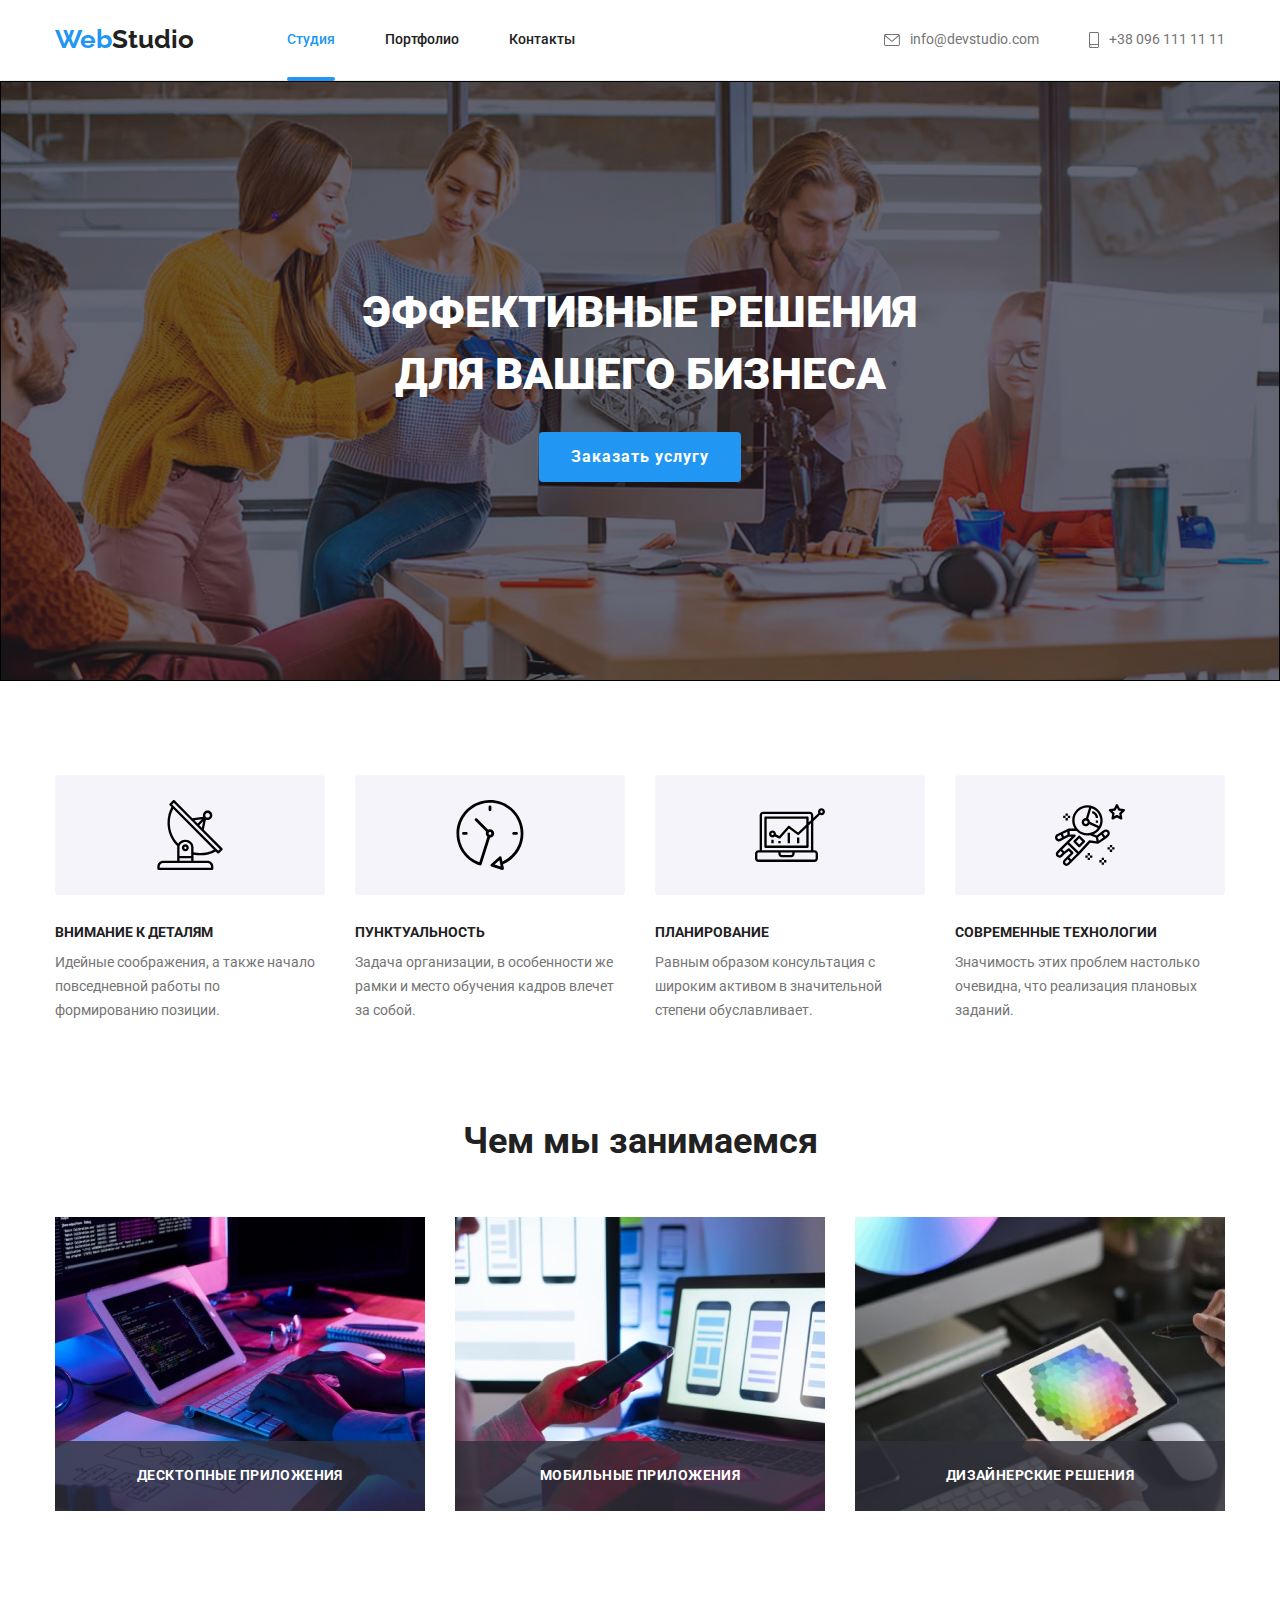
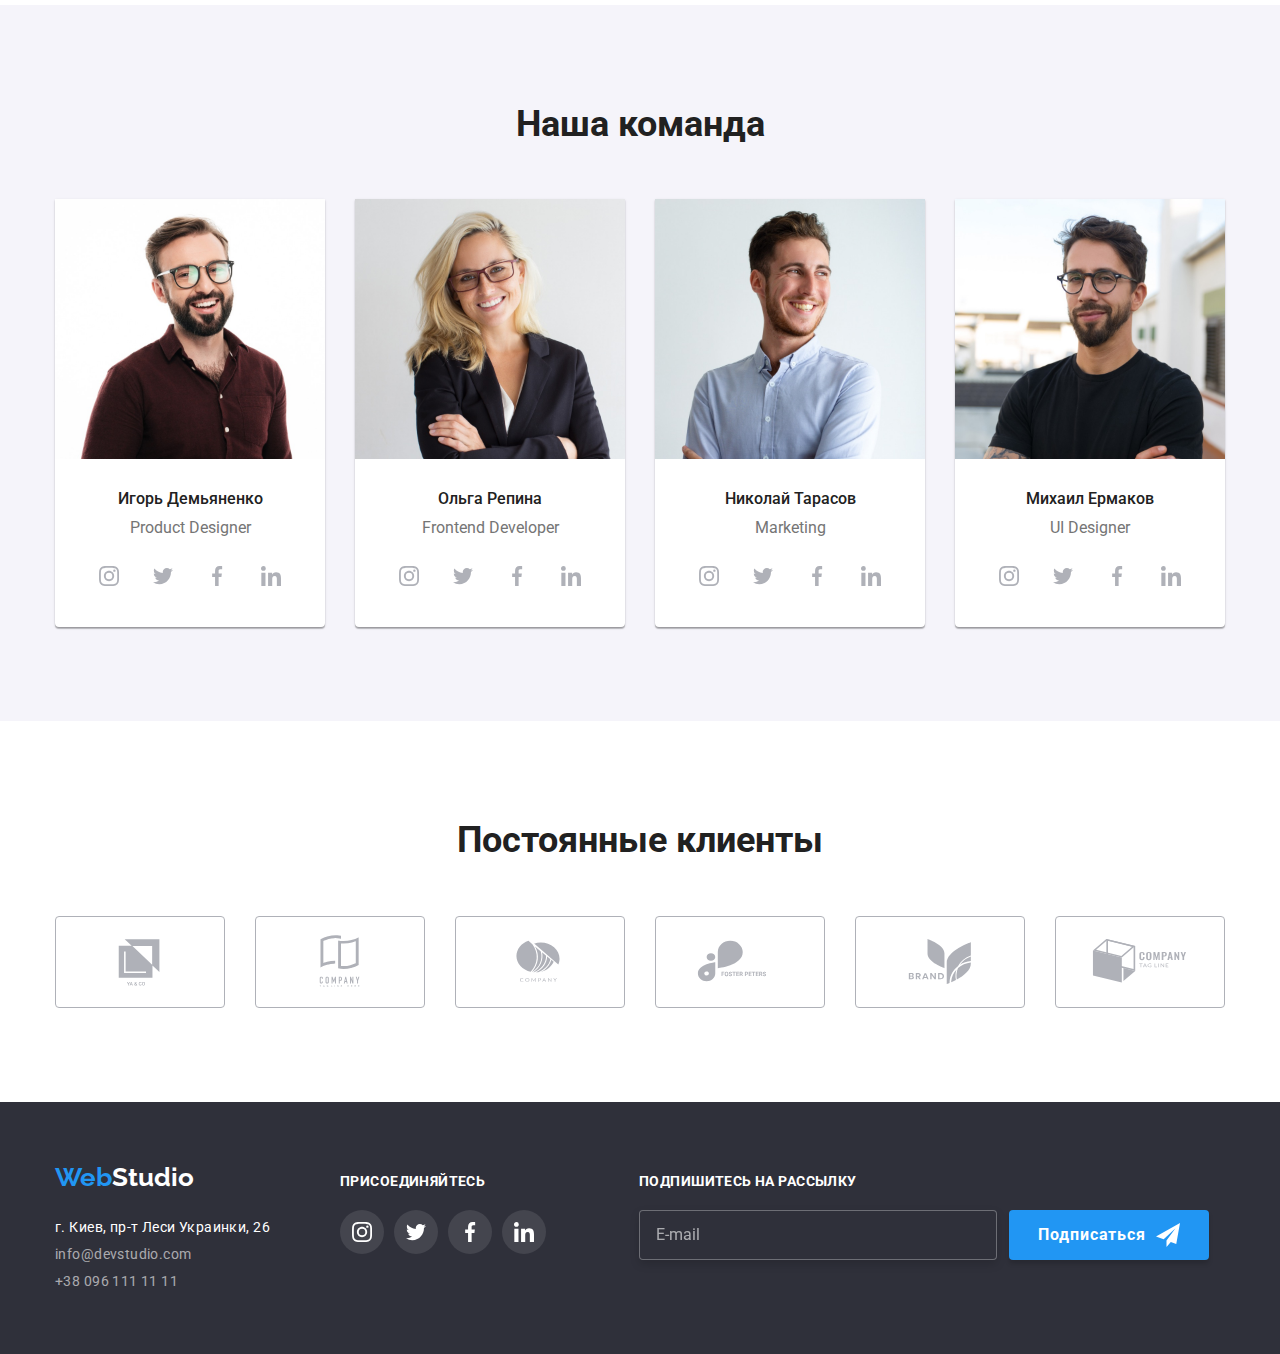
==== index.html @ 7eef2702 "added files" ====
<!DOCTYPE html>
<html lang="ru">
<head>
    <meta charset="UTF-8">
    <meta http-equiv="X-UA-Compatible" content="IE=edge">
    <meta name="viewport" content="width=device-width, initial-scale=1.0">
    <title>Web Studio</title>
    <link
        href="https://fonts.googleapis.com/css2?family=Raleway:wght@700&family=Roboto:ital,wght@0,500;0,700;0,900;1,400&display=swap"
        rel="stylesheet">
    <link rel="stylesheet" href="https://cdnjs.cloudflare.com/ajax/libs/modern-normalize/1.1.0/modern-normalize.min.css">
    <link rel="stylesheet" href="./css/main.min.css">
</head>
<body>
    <!--Шапка страницы-->
    <header class="page-header">
        <!--Навигация на другие страницы-->
        <nav class="container navigation">
                <a href="#" class="logo link">Web<span class="logo-header">Studio</span></a>
                <ul class="site-nav list">
                <li class="site-nav__item">
                    <a href="./index.html" class="site-nav__link link site-nav__link--active">Студия</a>
                </li>
                <li class="site-nav__item">
                    <a href="./portfolio.html" class="site-nav__link link">Портфолио</a>
                </li>
                <li class="site-nav__item">
                    <a href="#" class="site-nav__link link">Контакты</a>
                </li>
            </ul>

        <ul class="list auth-nav">
            <li class="auth-nav__item">
                <a href="mailto:info@devstudio.com" class="link">
                    <svg class="auth-nav-icon" width="16px" height="12px">
                        <use href="./images/icons.svg#icon-envelope-hover"></use>
                    </svg>
                    info@devstudio.com
                </a>
            </li>
            <li class="auth-nav__item">
                <a href="tel:+380961111111" class="link">
                   <svg class="auth-nav-icon" width="10px" height="16px">
                       <use href="./images/icons.svg#icon-smartphone"></use>
                   </svg> +38 096 111 11 11
                </a>
            </li>
        </ul> 
        </nav>
    </header>

    <!--Уникальный контент страницы-->
    <!-- Секция "hero-section" -->
    <main>
        <section class="hero-section">
            <div class="container">
            <h1 class="hero-section__title">Эффективные решения <br> для вашего бизнеса</h1>
            <button data-modal-open type="button" class="button button-studio"
            >Заказать услугу</button>
            </div>
        </section>

        <!-- Секция "why-us-section" -->
        <section class="why-us-section">
            <div class="container">
            <h2 hidden class="section-title">Особенности</h2>
            <ul class="list characteristics">
                <li class="characteristics__item"> 
                    <div class="characteristics__box">
                    <svg class="characteristics__icon" width="70px" height="70px">
                        <use href="./images/icons.svg#icon-antenna-1"></use>
                    </svg>
                    </div>
                    <h3 class="characteristics__title">Внимание к деталям</h3> 
                    <p class="characteristics__paragraph"> Идейные соображения, а также начало повседневной работы по формированию позиции.</p>
                </li>
                <li class="characteristics__item"> 
                    <div class="characteristics__box">
                    <svg class="characteristics__icon" width="70px" height="70px">
                        <use href="./images/icons.svg#icon-clock-1"></use>
                    </svg>
                    </div>
                    <h3 class="characteristics__title">Пунктуальность</h3> 
                    <p class="characteristics__paragraph"> Задача организации, в особенности же рамки и место обучения кадров влечет за собой.</p> 
                </li>
                <li class="characteristics__item"> 
                    <div class="characteristics__box">
                    <svg class="characteristics__icon" width="70px" height="70px">
                        <use href="./images/icons.svg#icon-diagram-1"></use>
                    </svg>
                    </div>
                    <h3 class="characteristics__title">Планирование</h3> 
                    <p class="characteristics__paragraph"> Равным образом консультация с широким активом в значительной степени обуславливает.</p> 
                </li>
                <li class="characteristics__item"> 
                    <div class="characteristics__box">
                    <svg class="characteristics__icon" width="70px" height="70px">
                        <use href="./images/icons.svg#icon-astronaut-1"></use>
                    </svg>
                    </div>
                    <h3 class="characteristics__title">Современные технологии</h3> 
                    <p class="characteristics__paragraph"> Значимость этих проблем настолько очевидна, что реализация плановых заданий.</p>
                </li>
            </ul>
            </div>
        </section>

        <!-- Секция "our-work-section" -->
        <section class="our-work-section">
            <div class="container">
            <h2 class="section-title">Чем мы занимаемся</h2>
            <ul class="list our-work-list">
                <li class="our-work-list__item"> 
                    <img src="images/img.jpg" alt="Пользователь набирает код на ноутбуке" width="370"> 
                    <h3 class="our-work-list__title">Десктопные приложения</h3>
                </li>
                <li class="our-work-list__item"> 
                    <img src="images/img-2.jpg" alt="Пользователь держит смартфон и смотрит в ноутбук" width="370"> 
                    <h3 class="our-work-list__title">Мобильные приложения</h3>
                </li>
                <li class="our-work-list__item"> 
                    <img src="images/img-3.jpg" alt="Пользователь выбирает цвет на планшете" width="370"> 
                    <h3 class="our-work-list__title">Дизайнерские решения</h3>
                </li>
            </ul>
            </div>
        </section>
        
        <!-- Секция "our-team-section" -->
        <section class="our-team-section">
            <div class="container">
            <h2 class="section-title">Наша команда</h2>
            <ul class="list our-team-list">
                <li class="our-team-list__item">
                    <img src="images/img-4.jpg" alt="Игорь Демьяненко – Product Designer" width="270">
                    <h3 class="our-team-list__title">Игорь Демьяненко</h3> 
                    <p class="our-team-list__text">Product Designer</p> 
                    <ul class="our-team-contacts list">
                        <li class="our-team-contacts__item">
                            <a href="#" class="our-team-contacts__link link" aria-label="instagram">
                                <svg width="20px" height="20px">
                                    <use href="images/icons.svg#icon-instagram-2"></use>
                                </svg>
                            </a>
                        </li>
                        <li class="our-team-contacts__item">
                            <a href="#" class="our-team-contacts__link link" aria-label="twitter">
                                <svg width="20px" height="20px">
                                    <use href="images/icons.svg#icon-twitter-1"></use>
                                </svg>
                            </a>
                        </li>
                        <li class="our-team-contacts__item">
                            <a href="#" class="our-team-contacts__link link" aria-label="facebook">
                                <svg width="20px" height="20px">
                                    <use href="images/icons.svg#icon-facebook-1"></use>
                                </svg>
                            </a>
                        </li>
                        <li class="our-team-contacts__item">
                            <a href="#" class="our-team-contacts__link link" aria-label="linkedin">
                                <svg width="20px" height="20px">
                                    <use href="images/icons.svg#icon-linkedin-1"></use>
                                </svg>
                            </a>
                        </li>

                    </ul>
                </li>
                <li class="our-team-list__item">
                    <img src="images/img-5.jpg" alt="Ольга Репина – Frontend Developer" width="270">
                    <h3 class="our-team-list__title">Ольга Репина</h3>
                    <p  class="our-team-list__text">Frontend Developer</p>
                    <ul class="our-team-contacts list">
                        <li class="our-team-contacts__item">
                            <a href="#" class="our-team-contacts__link link" aria-label="instagram">
                                <svg width="20px" height="20px">
                                    <use href="images/icons.svg#icon-instagram-2"></use>
                                </svg>
                            </a>
                        </li>
                        <li class="our-team-contacts__item">
                            <a href="#" class="our-team-contacts__link link" aria-label="twitter">
                                <svg width="20px" height="20px">
                                    <use href="images/icons.svg#icon-twitter-1"></use>
                                </svg>
                            </a>
                        </li>
                        <li class="our-team-contacts__item">
                            <a href="#" class="our-team-contacts__link link" aria-label="facebook">
                                <svg width="20px" height="20px">
                                    <use href="images/icons.svg#icon-facebook-1"></use>
                                </svg>
                            </a>
                        </li>
                        <li class="our-team-contacts__item">
                            <a href="#" class="our-team-contacts__link link" aria-label="linkedin">
                                <svg width="20px" height="20px">
                                    <use href="images/icons.svg#icon-linkedin-1"></use>
                                </svg>
                            </a>
                        </li>
                    
                    </ul>
                </li>
                <li class="our-team-list__item">
                    <img src="images/img-6.jpg" alt="Николай Тарасов – Marketing" width="270">
                    <h3 class="our-team-list__title">Николай Тарасов</h3>
                    <p  class="our-team-list__text">Marketing</p>
                    <ul class="our-team-contacts list">
                        <li class="our-team-contacts__item">
                            <a href="#" class="our-team-contacts__link link" aria-label="instagram">
                                <svg width="20px" height="20px">
                                    <use href="images/icons.svg#icon-instagram-2"></use>
                                </svg>
                            </a>
                        </li>
                        <li class="our-team-contacts__item">
                            <a href="#" class="our-team-contacts__link link" aria-label="twitter">
                                <svg width="20px" height="20px">
                                    <use href="images/icons.svg#icon-twitter-1"></use>
                                </svg>
                            </a>
                        </li>
                        <li class="our-team-contacts__item">
                            <a href="#" class="our-team-contacts__link link" aria-label="facebook">
                                <svg width="20px" height="20px">
                                    <use href="images/icons.svg#icon-facebook-1"></use>
                                </svg>
                            </a>
                        </li>
                        <li class="our-team-contacts__item">
                            <a href="#" class="our-team-contacts__link link" aria-label="linkedin">
                                <svg width="20px" height="20px">
                                    <use href="images/icons.svg#icon-linkedin-1"></use>
                                </svg>
                            </a>
                        </li>
                    
                    </ul>
                </li>
                <li class="our-team-list__item">
                    <img src="images/img-7.jpg" alt="Михаил Ермаков – UI Designer" width="270">
                    <h3 class="our-team-list__title">Михаил Ермаков</h3>
                    <p  class="our-team-list__text">UI Designer</p>
                    <ul class="our-team-contacts list">
                        <li class="our-team-contacts__item">
                            <a href="#" class="our-team-contacts__link link" aria-label="instagram">
                                <svg width="20px" height="20px">
                                    <use href="images/icons.svg#icon-instagram-2"></use>
                                </svg>
                            </a>
                        </li>
                        <li class="our-team-contacts__item">
                            <a href="#" class="our-team-contacts__link link" aria-label="twitter">
                                <svg width="20px" height="20px">
                                    <use href="images/icons.svg#icon-twitter-1"></use>
                                </svg>
                            </a>
                        </li>
                        <li class="our-team-contacts__item">
                            <a href="#" class="our-team-contacts__link link" aria-label="facebook">
                                <svg width="20px" height="20px">
                                    <use href="images/icons.svg#icon-facebook-1"></use>
                                </svg>
                            </a>
                        </li>
                        <li class="our-team-contacts__item">
                            <a href="#" class="our-team-contacts__link link" aria-label="linkedin">
                                <svg width="20px" height="20px">
                                    <use href="images/icons.svg#icon-linkedin-1"></use>
                                </svg>
                            </a>
                        </li>
                    
                    </ul>
                </li>     
            </ul>
            </div>
        </section>
     
        <!-- Секция "clients-section" -->
        <section class="clients-section">
            <div class="container">
                <h2 class="section-title">Постоянные клиенты</h2>
                <ul class="clients-list list">
                    <li class="clients-list__item">
                        <a href="#" class="clients-list__link link">
                        <svg width="106px" height="60px">
                        <use  href="./images/icons.svg#icon-Logo-1"></use>
                        </svg>
                       </a>
                    </li>
                    <li class="clients-list__item">
                        <a href="#" class="clients-list__link link">
                            <svg width="106px" height="60px">
                                <use href="./images/icons.svg#icon-Logo-2"></use>
                            </svg>
                        </a>
                    </li>
                    <li class="clients-list__item">
                        <a href="#" class="clients-list__link link">
                            <svg width="106px" height="60px">
                                <use href="./images/icons.svg#icon-Logo-3"></use>
                            </svg>
                        </a>
                    </li>
                    <li class="clients-list__item">
                        <a href="#" class="clients-list__link link">
                            <svg width="106px" height="60px">
                                <use href="./images/icons.svg#icon-Logo-4"></use>
                            </svg>
                        </a>
                    </li>
                    <li class="clients-list__item">
                        <a href="#" class="clients-list__link link">
                            <svg width="106px" height="60px">
                                <use href="./images/icons.svg#icon-Logo-5"></use>
                            </svg>
                        </a>
                    </li>
                        <li class="clients-list__item">
                            <a href="#" class="clients-list__link link">
                                <svg width="106px" height="60px">
                                    <use href="./images/icons.svg#icon-Logo-6"></use>
                                </svg>
                            </a>
                        </li>
                </ul>
            </div>
        </section>

    </main>

<!--Подвал страницы-->
<footer class="footer-section">
    <div class="container footer-section__container">
        <div class="footer-contacts">
        <a href="#" class="logo link">Web<span class="logo-footer">Studio</span></a>
        <address class="address-section">
            <ul class="list address-list">
                <li>
                    <a href="https://goo.gl/maps/5yWBygAn3DSMYk9E9" class="link address-list__link">г. Киев, пр-т Леси Украинки,
                        26</a>
                </li>
                <li>
                    <a href="mailto:info@devstudio.com" class="link address-list__contacts">info@devstudio.com</a>
                </li>
                <li>
                    <a href="tel:+380961111111" class="address-list__contacts">+38 096 111 11 11</a>
                </li>
            </ul>
            </address>
    </div>
    <div class="footer-social-links">
        <h3 class="footer-social-links__title">присоединяйтесь</h3>
        <ul class="footer-social-list list">
            <li class="footer-social-list__item">
            <a href="#" class="footer-social-list__link link" aria-label="instagram">
                <svg class="footer-social-list__icon" width="20" height="20">
                    <use href="images/icons.svg#icon-instagram-2"></use>
                </svg>
            </a>
            </li>
            <li class="footer-social-list__item">
                <a href="#" class="footer-social-list__link link" aria-label="instagram">
                    <svg class="footer-social-list__icon" width="20" height="20">
                        <use href="images/icons.svg#icon-twitter-1"></use>
                    </svg>
                </a>
            </li>
            <li class="footer-social-list__item">
                <a href="#" class="footer-social-list__link link" aria-label="instagram">
                    <svg class="footer-social-list__icon" width="20" height="20">
                        <use href="images/icons.svg#icon-facebook-1"></use>
                    </svg>
                </a>
            </li>
            <li class="footer-social-list__item">
                <a href="#" class="footer-social-list__link link" aria-label="instagram">
                    <svg class="footer-social-list__icon" width="20" height="20">
                        <use href="images/icons.svg#icon-linkedin-1"></use>
                    </svg>
                </a>
            </li>
        </ul>
       </div>
       
    <form>
        <label for="email">
            <span class="subscription__title">подпишитесь на рассылку</span>
            </label>
        <div class="subscription">
            <input type="email" name="email" id="email" placeholder="E-mail" class="subscription__input-footer">
        <div>
        <button type="submit" class="button-form">Подписаться 
            <svg class="subscription__icon" width="24" height="24">
            <use href="/images/icons.svg#icon-icon-send"></use>
        </svg>
    </button>
        </div>
        </div>
    </form>
    </div>
</footer>

<!-- Modal -->
<div data-modal class="backdrop is-hidden">
    <div class="modal-window">
        <button data-modal-close type="button" class="button close-btn">
            <svg width="11px" height="11px">
                <use href="./images/icons.svg#icon-close"></use>
            </svg>
        </button>
        <form class="request-form">
            <span class="request-form__title">Оставьте свои данные, мы вам перезвоним</span>
                <label class="request-form__field" for="name-surname">
                        <span class="request-form__subtitle">Имя</span> 
                    <span class="request-form-box">
                        <input class="request-form-box__input" type="text" name="name-surname" id="name-surname">
                         <svg class="request-form-box__icon" width="18px" height="18px">
                        <use href="/images/icons.svg#icon-user"></use>
                    </svg>
                    </span>
                </label>
                <label class="request-form__field" for="tel">
                        <span class="request-form__subtitle">Телефон</span>
                        <span class="request-form-box">
                    <input class="request-form-box__input" type="tel" name="tel" id="tel">
                    <svg class="request-form-box__icon" width="18px" height="18px">
                        <use href="/images/icons.svg#icon-tel"> </use>
                    </svg>
                    </span>
                </label>
                <label class="request-form__field" for="mail">
                        <span class="request-form__subtitle">Почта</span>
                        <span class="request-form-box">
                    <input class="request-form-box__input" type="email" name="mail" id="mail">
                    <svg class="request-form-box__icon" width="18px" height="18px">
                        <use href="/images/icons.svg#icon-mail"> </use>
                    </svg>
                    </span>
                </label>
                <label class="request-form__field" for="feedback">
                    <span class="request-form__subtitle">Комментарий</span>
                    <textarea class="request-form__textarea" name="feedback" id="feedback" placeholder="Введите текст"></textarea>
                </label>
                <label class="policy-box" for="checkbox">
                <input class="visually-hidden policy-checkbox" type="checkbox" name="checkbox" id="checkbox">
                <svg class="policy-box__icon" width="16" height="15">
                    <use href="/images/icons.svg#icon-check"></use>
                </svg>
                <span class="policy-box__title">Соглашаюсь с рассылкой и принимаю&nbsp;<a href="#" class="policy-box__link">Условия договора</a></span>
                </label>
            <button class="btn-checkbox" type="submit">
                Отправить
            </button>
        </form>
    </div>
</div>

<script src="./js/modal.js"></script>

</body>
</html>
---- css/main.min.css ----
body{background-color:#fff;color:#757575;font-family:Roboto, sans-serif}img{display:block;max-width:100%;height:auto}.container{width:1200px;margin-left:auto;margin-right:auto;padding:0 15px}.link{color:inherit;text-decoration:none;-webkit-transition:color var(--animation-time) var(--main-timing-function);-o-transition:color var(--animation-time) var(--main-timing-function);transition:color var(--animation-time) var(--main-timing-function)}.link:hover,.link:focus{color:#2196f3}h1,h2,h3,h4,h5,h6,p,ul{margin-top:0;margin-bottom:0}.list{list-style:none;margin:0;padding:0}.logo{color:#2196f3;font-family:Raleway, sans-serif;font-weight:bold;font-size:26px;line-height:1.2}.logo-header{color:#212121}.logo-footer{color:#fff;margin-bottom:20px}.button{display:inline-block;-webkit-border-radius:4px;border-radius:4px;border:none;color:#212121;font-family:Roboto, sans-serif;font-size:16px;line-height:1.6;cursor:pointer;text-align:center;-webkit-transition:background-color 250ms cubic-bezier(0.4, 0, 0.2, 1),color 250ms cubic-bezier(0.4, 0, 0.2, 1);-o-transition:background-color 250ms cubic-bezier(0.4, 0, 0.2, 1),color 250ms cubic-bezier(0.4, 0, 0.2, 1);transition:background-color 250ms cubic-bezier(0.4, 0, 0.2, 1),color 250ms cubic-bezier(0.4, 0, 0.2, 1)}.button-filter{font-family:Roboto, sans-serif;font-weight:500;font-size:16px;line-height:1.6;background-color:#f5f4fa;padding:6px 22px;-webkit-box-align:center;-webkit-align-items:center;-ms-flex-align:center;align-items:center}.button-filter:focus,.button-filter:hover{background-color:#2196f3;color:#fff;-webkit-box-shadow:0px 3px 1px rgba(0,0,0,0.1),0px 1px 2px rgba(0,0,0,0.08),0px 2px 2px rgba(0,0,0,0.12);box-shadow:0px 3px 1px rgba(0,0,0,0.1),0px 1px 2px rgba(0,0,0,0.08),0px 2px 2px rgba(0,0,0,0.12)}.button-studio{font-family:Roboto, sans-serif;font-weight:bold;font-size:16px;line-height:1.9;letter-spacing:0.06em;color:#fff;background-color:#2196f3;padding:10px 32px;min-width:200px;border:none}.visually-hidden{position:absolute;clip:rect(0 0 0 0);width:1px;height:1px;margin:-1px}.page-header{border-bottom:1px solid #ececec}.auth-nav-icon{margin-right:10px;fill:currentColor}.site-nav{display:-webkit-box;display:-webkit-flex;display:-ms-flexbox;display:flex;margin-left:93px}.site-nav .site-nav__item+.site-nav__item{margin-left:50px}.site-nav .link{display:block;color:#212121;font-weight:500;font-size:14px;line-height:1.14}.site-nav__link{position:relative;display:block;padding-top:15px;padding-bottom:15px}.site-nav__link.site-nav__link--active::after{content:"";position:absolute;left:0;bottom:-18px;width:100%;height:4px;background-color:#2196f3;-webkit-border-radius:2px;border-radius:2px;-webkit-transform:scaleX(1);-ms-transform:scaleX(1);transform:scaleX(1)}.site-nav__link::after{content:"";-webkit-transform:scaleX(0);-ms-transform:scaleX(0);transform:scaleX(0);-webkit-transition:-webkit-transform 250ms cubic-bezier(0.4, 0, 0.2, 1);transition:-webkit-transform 250ms cubic-bezier(0.4, 0, 0.2, 1);-o-transition:transform 250ms cubic-bezier(0.4, 0, 0.2, 1);transition:transform 250ms cubic-bezier(0.4, 0, 0.2, 1);transition:transform 250ms cubic-bezier(0.4, 0, 0.2, 1), -webkit-transform 250ms cubic-bezier(0.4, 0, 0.2, 1)}.site-nav__link:hover::after,.site-nav__link:focus::after{content:"";position:absolute;left:0;bottom:-18px;width:100%;height:4px;background-color:#2196f3;-webkit-border-radius:2px;border-radius:2px;-webkit-transform:scaleX(1);-ms-transform:scaleX(1);transform:scaleX(1)}.auth-nav{display:-webkit-box;display:-webkit-flex;display:-ms-flexbox;display:flex;margin-left:auto;-webkit-box-align:center;-webkit-align-items:center;-ms-flex-align:center;align-items:center}.auth-nav .auth-nav__item+.auth-nav__item{margin-left:50px}.auth-nav .link{display:-webkit-box;display:-webkit-flex;display:-ms-flexbox;display:flex;-webkit-box-align:center;-webkit-align-items:center;-ms-flex-align:center;align-items:center;font-family:Roboto;font-weight:500px;font-size:14px;line-height:1.14;letter-spacing:2%}.site-nav__link.site-nav__link--active{color:#2196f3}.navigation{display:-webkit-box;display:-webkit-flex;display:-ms-flexbox;display:flex;-webkit-box-align:center;-webkit-align-items:center;-ms-flex-align:center;align-items:center;-webkit-box-pack:justify;-webkit-justify-content:space-between;-ms-flex-pack:justify;justify-content:space-between;padding-top:15px;padding-bottom:15px;min-height:80px}.hero-section__title{color:#fff;background-color:#2f303a transparent;font-weight:900;font-size:44px;text-align:center;line-height:1.4;text-transform:uppercase;margin-bottom:26.43px}.hero-section{background-color:#2f303a;max-width:1600px;height:600px;border:solid 1px #000000;background-image:-webkit-gradient(linear, left top, left bottom, from(rgba(47,48,58,0.4)), to(rgba(47,48,58,0.4))),url(../images/Img-hero.jpg);background-image:-webkit-linear-gradient(rgba(47,48,58,0.4), rgba(47,48,58,0.4)),url(../images/Img-hero.jpg);background-image:-o-linear-gradient(rgba(47,48,58,0.4), rgba(47,48,58,0.4)),url(../images/Img-hero.jpg);background-image:linear-gradient(rgba(47,48,58,0.4), rgba(47,48,58,0.4)),url(../images/Img-hero.jpg);-webkit-background-size:cover;background-size:cover;background-repeat:no-repeat;background-position:center;padding-top:200px;padding-bottom:200px;margin-left:auto;margin-right:auto;text-align:center}.section-title{font-size:36px;line-height:1.4;text-align:center;color:#212121;margin-bottom:50px}.why-us-section{margin-top:94px;margin-bottom:94px}.why-us-section__title{font-size:36px;line-height:42px;text-align:center;color:#212121;margin-bottom:50px}.characteristics__box{display:-webkit-box;display:-webkit-flex;display:-ms-flexbox;display:flex;width:270px;height:120px;-webkit-box-pack:center;-webkit-justify-content:center;-ms-flex-pack:center;justify-content:center;-webkit-box-align:center;-webkit-align-items:center;-ms-flex-align:center;align-items:center;margin-bottom:30px;background-color:#f5f4fa;-webkit-border-radius:4px;border-radius:4px}.characteristics{display:-webkit-box;display:-webkit-flex;display:-ms-flexbox;display:flex}.characteristics .characteristics__item+.characteristics__item{margin-left:30px}.characteristics__paragraph{color:#757575;font-family:Roboto, sans-serif;font-size:14px;line-height:1.7}.characteristics__title{color:#212121;font-size:14px;line-height:1.14;text-transform:uppercase;margin-bottom:10px}.our-work-section{margin-bottom:94px}.our-work-section__title{font-size:36px;line-height:42px;text-align:center;color:#212121;margin-bottom:50px}.our-work-list__item{width:370px;position:relative}.our-work-list__title{position:absolute;bottom:0;width:100%;padding-top:27px;padding-bottom:27px;background-color:rgba(47,48,58,0.8);color:#fff;font-size:14px;line-height:1.14;text-align:center;letter-spacing:0.03em;text-transform:uppercase}.our-work-list{display:-webkit-box;display:-webkit-flex;display:-ms-flexbox;display:flex}.our-work-list .our-work-list__item+.our-work-list__item{margin-left:30px}.our-team-section{padding-top:94px;padding-bottom:94px;background-color:#f5f4fa}.our-team-section__title{font-size:36px;line-height:42px;text-align:center;color:#212121;margin-bottom:50px}.our-team-list__item{background-color:#fff;-webkit-box-shadow:0px 1px 3px rgba(0,0,0,0.12),0px 1px 1px rgba(0,0,0,0.14),0px 2px 1px rgba(0,0,0,0.2);box-shadow:0px 1px 3px rgba(0,0,0,0.12),0px 1px 1px rgba(0,0,0,0.14),0px 2px 1px rgba(0,0,0,0.2);-webkit-border-radius:0px 0px 4px 4px;border-radius:0px 0px 4px 4px;min-height:428px}.our-team-list{display:-webkit-box;display:-webkit-flex;display:-ms-flexbox;display:flex}.our-team-list .our-team-list__item+.our-team-list__item{margin-left:30px}.our-team-list__title{color:#212121;font-weight:500;font-size:16px;line-height:1.2;text-align:center;margin-bottom:10px;margin-top:30px}.our-team-list__text{line-height:1.2;text-align:center}.our-team-contacts{display:-webkit-box;display:-webkit-flex;display:-ms-flexbox;display:flex;-webkit-box-pack:center;-webkit-justify-content:center;-ms-flex-pack:center;justify-content:center;-webkit-box-align:center;-webkit-align-items:center;-ms-flex-align:center;align-items:center;padding-bottom:25px;padding-top:16px}.our-team-contacts__item{width:44px;height:44px}.our-team-contacts__item:not(:last-child){margin-right:10px}.our-team-contacts__link{display:-webkit-box;display:-webkit-flex;display:-ms-flexbox;display:flex;width:100%;height:100%;-webkit-box-pack:center;-webkit-justify-content:center;-ms-flex-pack:center;justify-content:center;-webkit-box-align:center;-webkit-align-items:center;-ms-flex-align:center;align-items:center;fill:#afb1b8;-webkit-border-radius:50px;border-radius:50px;-webkit-transition:fill 250ms cubic-bezier(0.4, 0, 0.2, 1),background-color 250ms cubic-bezier(0.4, 0, 0.2, 1);-o-transition:fill 250ms cubic-bezier(0.4, 0, 0.2, 1),background-color 250ms cubic-bezier(0.4, 0, 0.2, 1);transition:fill 250ms cubic-bezier(0.4, 0, 0.2, 1),background-color 250ms cubic-bezier(0.4, 0, 0.2, 1)}.our-team-contacts__link:hover{fill:#fff;background-color:#2196f3;-webkit-border-radius:50px;border-radius:50px}.clients-section{margin-top:94px;margin-bottom:94px}.clients-list{display:-webkit-box;display:-webkit-flex;display:-ms-flexbox;display:flex}.clients-list__item{width:170px;height:92px}.clients-list__item:not(:last-child){margin-right:30px}.clients-list__link{display:-webkit-box;display:-webkit-flex;display:-ms-flexbox;display:flex;-webkit-box-pack:center;-webkit-justify-content:center;-ms-flex-pack:center;justify-content:center;-webkit-box-align:center;-webkit-align-items:center;-ms-flex-align:center;align-items:center;width:100%;height:100%;fill:#afb1b8;border:1px solid #afb1b8;-webkit-border-radius:4px;border-radius:4px;-webkit-transition:fill 250ms cubic-bezier(0.4, 0, 0.2, 1);-o-transition:fill 250ms cubic-bezier(0.4, 0, 0.2, 1);transition:fill 250ms cubic-bezier(0.4, 0, 0.2, 1)}.clients-list__link:hover,.clients-list__link:focus{fill:#2196f3;border:1px solid #2196f3}.footer-section{display:-webkit-box;display:-webkit-flex;display:-ms-flexbox;display:flex;padding-top:60px;padding-bottom:60px;background-color:#2f303a}.footer-section__container{display:-webkit-box;display:-webkit-flex;display:-ms-flexbox;display:flex;-webkit-box-align:baseline;-webkit-align-items:baseline;-ms-flex-align:baseline;align-items:baseline;padding-left:15px;padding-right:15px}.address-section{height:81px;font-style:normal;line-height:1.7}.address-list{display:block}.address-list:not(:last-child){margin-bottom:9px}.address-map{color:#fff;line-height:1.7;text-decoration:none}.address-list__link{color:#fff;font-size:14px;line-height:1.7;letter-spacing:0.03em}.address-list__contacts{color:rgba(255,255,255,0.6);margin-top:9px;font-size:14px;line-height:1.7;letter-spacing:0.03em;text-decoration:none}.footer-contacts .logo{display:block;margin-bottom:20px}.footer-social-links{margin-left:70px;margin-right:93px}.footer-social-links__title{font-family:Roboto;font-style:normal;font-weight:bold;font-size:14px;line-height:1.3;letter-spacing:0.03em;text-transform:uppercase;color:#ffffff;margin-bottom:20px}.footer-social-list{display:-webkit-box;display:-webkit-flex;display:-ms-flexbox;display:flex}.footer-social-list__item{display:-webkit-box;display:-webkit-flex;display:-ms-flexbox;display:flex;height:44px;width:44px}.footer-social-list__item:not(:last-child){margin-right:10px}.footer-social-list__link{display:-webkit-box;display:-webkit-flex;display:-ms-flexbox;display:flex;-webkit-box-align:center;-webkit-align-items:center;-ms-flex-align:center;align-items:center;-webkit-box-pack:center;-webkit-justify-content:center;-ms-flex-pack:center;justify-content:center;width:100%;height:100%;background-color:rgba(255,255,255,0.1);-webkit-border-radius:50px;border-radius:50px;-webkit-transition:fill 250ms cubic-bezier(0.4, 0, 0.2, 1),background-color 250ms cubic-bezier(0.4, 0, 0.2, 1);-o-transition:fill 250ms cubic-bezier(0.4, 0, 0.2, 1),background-color 250ms cubic-bezier(0.4, 0, 0.2, 1);transition:fill 250ms cubic-bezier(0.4, 0, 0.2, 1),background-color 250ms cubic-bezier(0.4, 0, 0.2, 1)}.footer-social-list__link:hover,.footer-social-list__link:focus{fill:#fff;background-color:#2196f3;-webkit-border-radius:50px;border-radius:50px}.footer-social-list__icon{fill:#fff}.subscription{display:-webkit-box;display:-webkit-flex;display:-ms-flexbox;display:flex;-webkit-box-align:end;-webkit-align-items:flex-end;-ms-flex-align:end;align-items:flex-end}.subscription__title{font-family:Roboto;font-style:normal;font-weight:bold;font-size:14px;line-height:1.14;letter-spacing:0.03em;text-transform:uppercase;color:#ffffff}.subscription__input-footer{margin-top:20px;min-width:358px;min-height:50px;background:#2f303a;color:#fff;border:1px solid rgba(255,255,255,0.3);-webkit-box-sizing:border-box;box-sizing:border-box;-webkit-filter:drop-shadow(0px 4px 4px rgba(0,0,0,0.15));filter:drop-shadow(0px 4px 4px rgba(0,0,0,0.15));-webkit-border-radius:4px;border-radius:4px;font-family:Roboto;font-style:normal;font-weight:normal;font-size:16px;line-height:1.25;padding-left:16px;padding-top:14px;padding-bottom:14px;-webkit-transition:fill 250ms cubic-bezier(0.4, 0, 0.2, 1),background-color 250ms cubic-bezier(0.4, 0, 0.2, 1);-o-transition:fill 250ms cubic-bezier(0.4, 0, 0.2, 1),background-color 250ms cubic-bezier(0.4, 0, 0.2, 1);transition:fill 250ms cubic-bezier(0.4, 0, 0.2, 1),background-color 250ms cubic-bezier(0.4, 0, 0.2, 1)}.subscription__input-footer:focus,.subscription__input-footer:hover{border-color:#2196f3}.subscription__input-footer::-webkit-input-placeholder{color:rgba(255,255,255,0.6)}.subscription__input-footer:-ms-input-placeholder{color:rgba(255,255,255,0.6)}.subscription__input-footer::-ms-input-placeholder{color:rgba(255,255,255,0.6)}.subscription__input-footer::placeholder{color:rgba(255,255,255,0.6)}.button-form{display:-webkit-box;display:-webkit-flex;display:-ms-flexbox;display:flex;-webkit-box-align:center;-webkit-align-items:center;-ms-flex-align:center;align-items:center;-webkit-box-pack:center;-webkit-justify-content:center;-ms-flex-pack:center;justify-content:center;min-width:200px;min-height:50px;background:#2196f3;-webkit-box-shadow:0px 4px 4px rgba(0,0,0,0.15);box-shadow:0px 4px 4px rgba(0,0,0,0.15);-webkit-border-radius:4px;border-radius:4px;border:none;font-family:Roboto;font-style:normal;font-weight:bold;font-size:16px;line-height:1.9;letter-spacing:0.06em;color:#ffffff;padding:0;margin-left:12px;cursor:pointer}.subscription__icon{fill:#fff;margin-left:10px}.backdrop{position:fixed;top:0;left:0;width:100%;height:100%;background-color:rgba(0,0,0,0.2)}.backdrop.is-hidden{opacity:0;pointer-events:none;visibility:hidden}.backdrop.is-hidden .modal-window{-webkit-transform:translate(-50%, -50%) scale(0.9);-ms-transform:translate(-50%, -50%) scale(0.9);transform:translate(-50%, -50%) scale(0.9)}.modal-window{position:absolute;top:50%;left:50%;z-index:2;-webkit-transform:translate(-50%, -50%);-ms-transform:translate(-50%, -50%);transform:translate(-50%, -50%);min-height:581px;min-width:528px;background:#fff;-webkit-box-shadow:0px 1px 3px rgba(0,0,0,0.12),0px 1px 1px rgba(0,0,0,0.14),0px 2px 1px rgba(0,0,0,0.2);box-shadow:0px 1px 3px rgba(0,0,0,0.12),0px 1px 1px rgba(0,0,0,0.14),0px 2px 1px rgba(0,0,0,0.2);-webkit-border-radius:4px;border-radius:4px;-webkit-transform:translate(-50%, -50%) scale(1);-ms-transform:translate(-50%, -50%) scale(1);transform:translate(-50%, -50%) scale(1);-webkit-transition:-webkit-transform 250ms cubic-bezier(0.4, 0, 0.2, 1);transition:-webkit-transform 250ms cubic-bezier(0.4, 0, 0.2, 1);-o-transition:transform 250ms cubic-bezier(0.4, 0, 0.2, 1);transition:transform 250ms cubic-bezier(0.4, 0, 0.2, 1);transition:transform 250ms cubic-bezier(0.4, 0, 0.2, 1), -webkit-transform 250ms cubic-bezier(0.4, 0, 0.2, 1)}.close-btn{position:absolute;top:8px;right:8px;width:30px;height:30px;background-color:#fff;border:1px solid rgba(0,0,0,0.1);-webkit-border-radius:50px;border-radius:50px;-webkit-transition:-webkit-transform 250ms cubic-bezier(0.4, 0, 0.2, 1);transition:-webkit-transform 250ms cubic-bezier(0.4, 0, 0.2, 1);-o-transition:transform 250ms cubic-bezier(0.4, 0, 0.2, 1);transition:transform 250ms cubic-bezier(0.4, 0, 0.2, 1);transition:transform 250ms cubic-bezier(0.4, 0, 0.2, 1), -webkit-transform 250ms cubic-bezier(0.4, 0, 0.2, 1)}.close-btn:hover,.close-btn:focus{background-color:#2196f3}.request-form__title{display:block;font-weight:bold;font-size:20px;line-height:1.15;text-align:center;letter-spacing:0.03em;color:#212121;margin-top:40px;margin-right:41px;margin-left:39px;margin-bottom:12px}.request-form__field{display:-webkit-box;display:-webkit-flex;display:-ms-flexbox;display:flex;-webkit-box-orient:vertical;-webkit-box-direction:normal;-webkit-flex-direction:column;-ms-flex-direction:column;flex-direction:column;margin-bottom:10px;padding-right:40px;padding-left:40px;font-size:12px;line-height:1.16;letter-spacing:0.01em;color:#757575}.request-form-box__input{width:448px;height:40px;padding-left:42px;border:1px solid rgba(33,33,33,0.2);-webkit-box-sizing:border-box;box-sizing:border-box;-webkit-border-radius:4px;border-radius:4px;outline:none;-webkit-transition:-webkit-transform 250ms cubic-bezier(0.4, 0, 0.2, 1);transition:-webkit-transform 250ms cubic-bezier(0.4, 0, 0.2, 1);-o-transition:transform 250ms cubic-bezier(0.4, 0, 0.2, 1);transition:transform 250ms cubic-bezier(0.4, 0, 0.2, 1);transition:transform 250ms cubic-bezier(0.4, 0, 0.2, 1), -webkit-transform 250ms cubic-bezier(0.4, 0, 0.2, 1)}.request-form-box__input:focus{border:1px solid #2196f3}.request-form-box__input:focus+.request-form-box__icon{fill:#2196f3}.request-form-box{position:relative}.request-form-box__icon{position:absolute;display:block;-webkit-transform:translateY(-50%);-ms-transform:translateY(-50%);transform:translateY(-50%);left:12px;top:50%;fill:#212121;cursor:pointer;-webkit-transition:fill 250ms cubic-bezier(0.4, 0, 0.2, 1),background-color 250ms cubic-bezier(0.4, 0, 0.2, 1);-o-transition:fill 250ms cubic-bezier(0.4, 0, 0.2, 1),background-color 250ms cubic-bezier(0.4, 0, 0.2, 1);transition:fill 250ms cubic-bezier(0.4, 0, 0.2, 1),background-color 250ms cubic-bezier(0.4, 0, 0.2, 1)}.request-form-box__icon:focus{fill:#2196f3}.request-form__subtitle{margin-bottom:4px}.request-form__textarea{resize:none;padding:12px 16px;width:448px;height:120px;font-size:12px;line-height:1.17;letter-spacing:0.01em;outline:none;-webkit-transition:-webkit-transform 250ms cubic-bezier(0.4, 0, 0.2, 1) background-color 250ms cubic-bezier(0.4, 0, 0.2, 1);transition:-webkit-transform 250ms cubic-bezier(0.4, 0, 0.2, 1) background-color 250ms cubic-bezier(0.4, 0, 0.2, 1);-o-transition:transform 250ms cubic-bezier(0.4, 0, 0.2, 1) background-color 250ms cubic-bezier(0.4, 0, 0.2, 1);transition:transform 250ms cubic-bezier(0.4, 0, 0.2, 1) background-color 250ms cubic-bezier(0.4, 0, 0.2, 1);transition:transform 250ms cubic-bezier(0.4, 0, 0.2, 1) background-color 250ms cubic-bezier(0.4, 0, 0.2, 1), -webkit-transform 250ms cubic-bezier(0.4, 0, 0.2, 1) background-color 250ms cubic-bezier(0.4, 0, 0.2, 1)}.request-form__textarea:focus{border:1px solid #2196f3}.request-form__textarea::-webkit-input-placeholder{color:rgba(117,117,117,0.5)}.request-form__textarea:-ms-input-placeholder{color:rgba(117,117,117,0.5)}.request-form__textarea::-ms-input-placeholder{color:rgba(117,117,117,0.5)}.request-form__textarea::placeholder{color:rgba(117,117,117,0.5)}.policy-box{display:-webkit-box;display:-webkit-flex;display:-ms-flexbox;display:flex;-webkit-box-align:center;-webkit-align-items:center;-ms-flex-align:center;align-items:center;padding-left:54px;padding-right:50px;margin-top:20px;cursor:pointer}.btn-checkbox{display:-webkit-box;display:-webkit-flex;display:-ms-flexbox;display:flex;-webkit-box-align:center;-webkit-align-items:center;-ms-flex-align:center;align-items:center;-webkit-box-pack:center;-webkit-justify-content:center;-ms-flex-pack:center;justify-content:center;font-weight:bold;font-size:16px;line-height:1.9;color:#fff;border:none;background-color:#2196f3;-webkit-box-shadow:0px 4px 4px rgba(0,0,0,0.15);box-shadow:0px 4px 4px rgba(0,0,0,0.15);-webkit-border-radius:4px;border-radius:4px;min-width:200px;min-height:50px;padding-left:10px 55px;margin-top:30px;margin-left:auto;margin-right:auto;margin-bottom:40px;cursor:pointer}.policy-checkbox{width:16px;height:15px;position:absolute;clip:rect(0 0 0 0);width:1px;height:1px;margin:-1px}.policy-checkbox:checked+.policy-box__icon{background-color:#2196f3;border-color:#2196f3}.policy-box__icon{fill:#fff;border:0.14563em solid #212121;-webkit-border-radius:2px;border-radius:2px}.policy-box__title{display:-webkit-box;display:-webkit-flex;display:-ms-flexbox;display:flex;-webkit-box-align:center;-webkit-align-items:center;-ms-flex-align:center;align-items:center;-webkit-box-pack:center;-webkit-justify-content:center;-ms-flex-pack:center;justify-content:center;margin-left:7px;font-size:14px;line-height:1.7;letter-spacing:0.03em}.policy-box__link{color:#2196f3}
/*# sourceMappingURL=main.min.css.map */
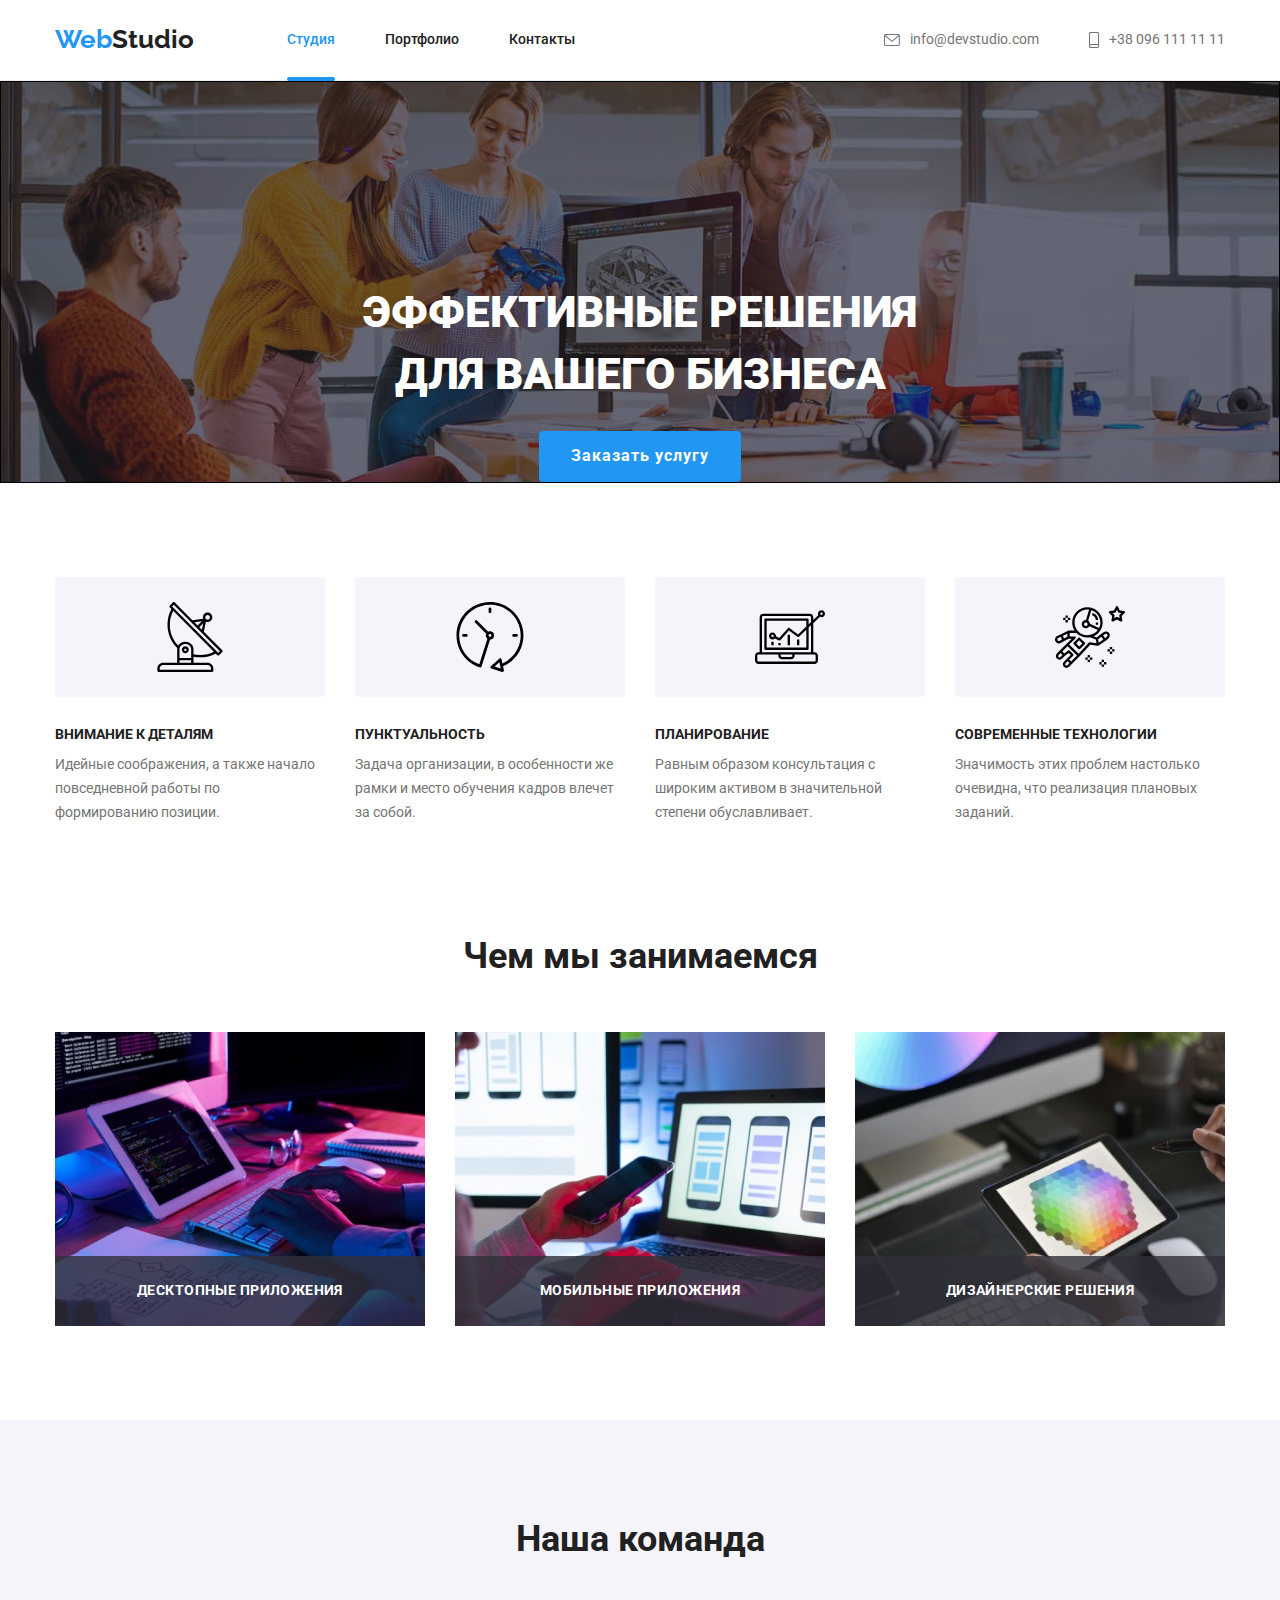
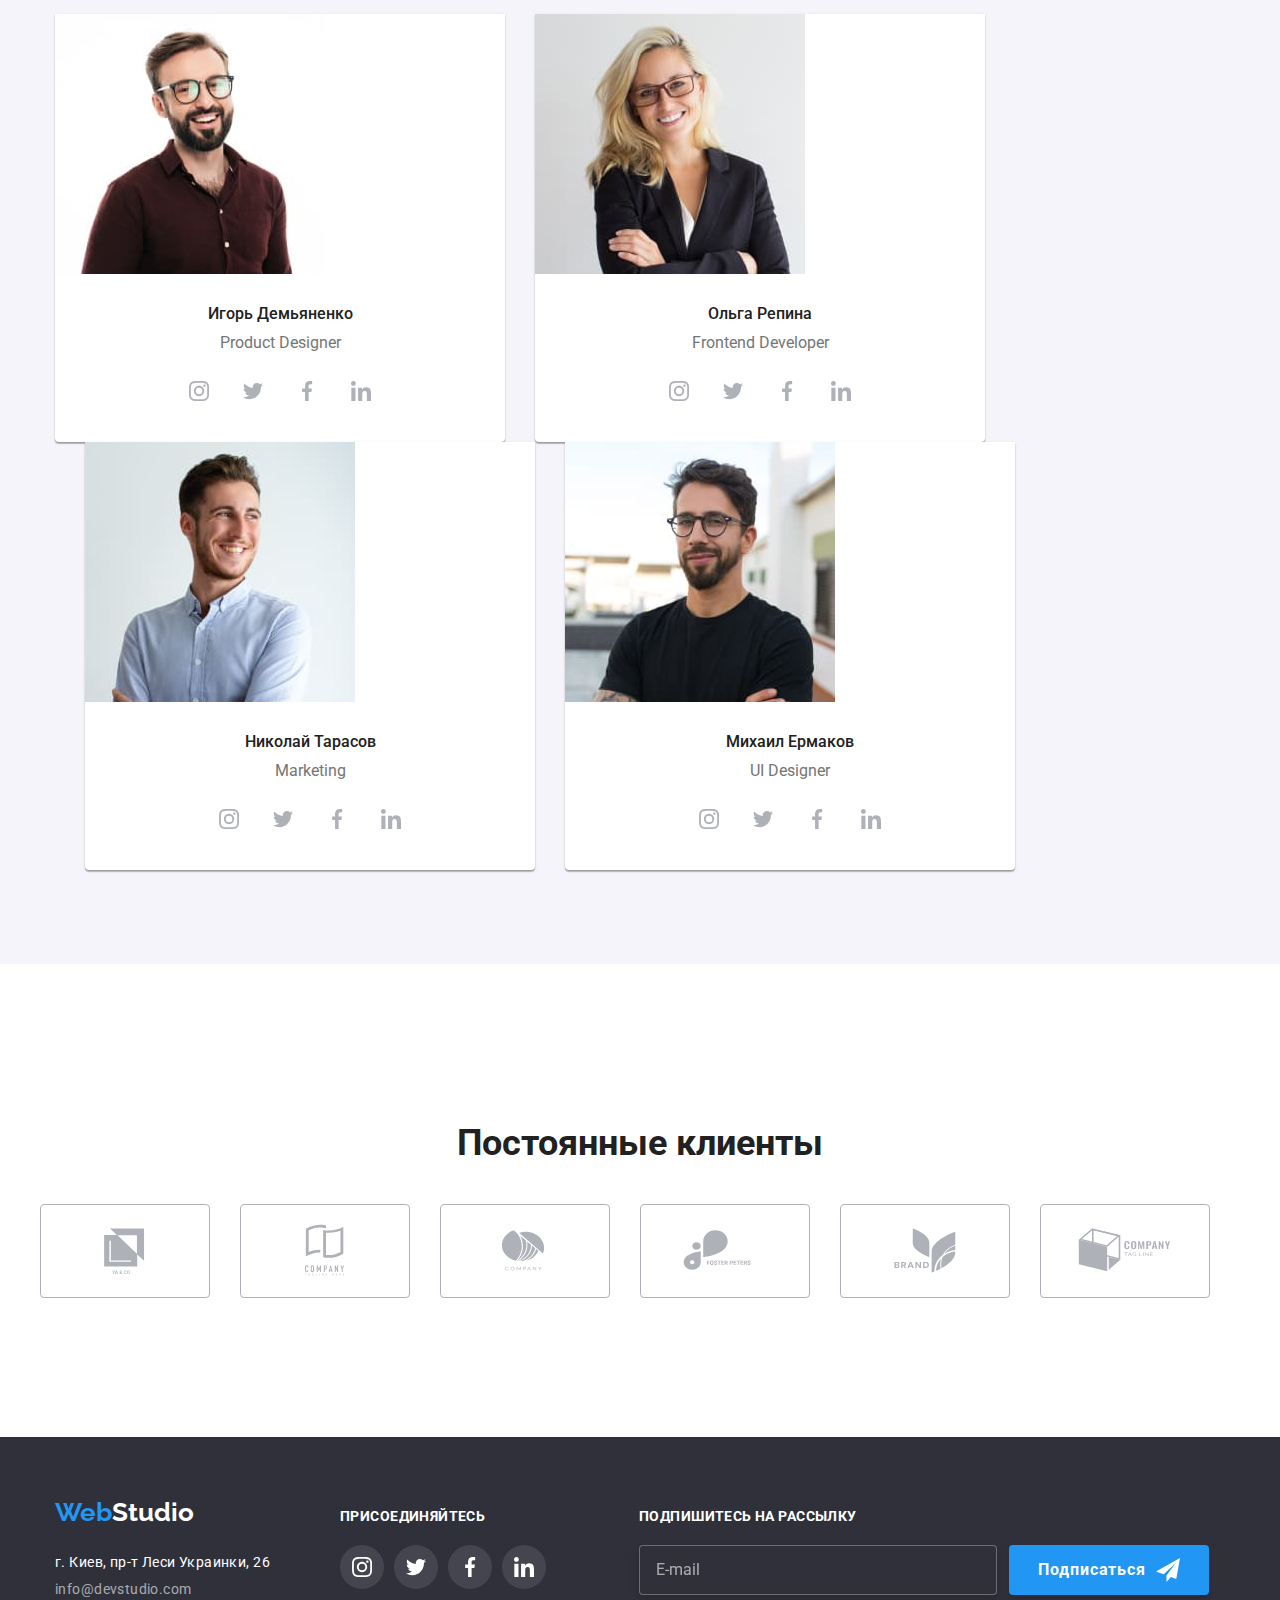
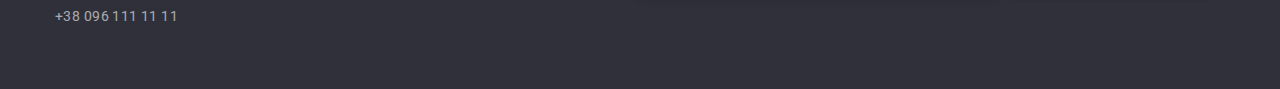
==== commit 344963cb: "added files and pictures" ====
--- a/index.html
+++ b/index.html
@@ -132,7 +132,21 @@
             <h2 class="section-title">Наша команда</h2>
             <ul class="list our-team-list">
                 <li class="our-team-list__item">
-                    <img src="images/img-4.jpg" alt="Игорь Демьяненко – Product Designer" width="270">
+                    <picture>
+                        <source 
+                        media="(min-width: 1200px)"
+                        srcset="./images/ihor-desktop-1x.jpg 1x,
+                        ./images/ihor-desktop-2x.jpg 2x" 
+                        >
+                        <source media="(min-width: 768px) and (max-width: 1199px)" 
+                        srcset="./images/ihor-tablet-1x.jpg 1x,
+                        ./images/ihor-tablet-2x.jpg 2x">
+                        <source media="(max-width: 767px)" 
+                        srcset="./images/ihor-mobile-1x.jpg 1x,
+                        ./images/ihor-mobile-2x.jpg 2x">
+                        <img src="./images/ihor-desktop-1x.jpg" alt="Игорь Демьяненко – Product Designer">
+                    </picture>
+
                     <h3 class="our-team-list__title">Игорь Демьяненко</h3> 
                     <p class="our-team-list__text">Product Designer</p> 
                     <ul class="our-team-contacts list">
@@ -168,7 +182,15 @@
                     </ul>
                 </li>
                 <li class="our-team-list__item">
-                    <img src="images/img-5.jpg" alt="Ольга Репина – Frontend Developer" width="270">
+                        <picture>
+                            <source media="(min-width: 1200px)" srcset="./images/olha-desktop-1x.jpg 1x,
+                                                ./images/olha-desktop-2x.jpg 2x">
+                            <source media="(min-width: 768px) and (max-width: 1199px)" srcset="./images/olha-tablet-1x.jpg 1x,
+                                                ./images/olha-tablet-2x.jpg 2x">
+                            <source media="(max-width: 767px)" srcset="./images/olha-mobile-1x.jpg 1x,
+                                                ./images/olha-mobile-2x.jpg 2x">
+                            <img src="images/olha-desktop-1x.jpg" alt="Ольга Репина – Frontend Developer">
+                        </picture>
                     <h3 class="our-team-list__title">Ольга Репина</h3>
                     <p  class="our-team-list__text">Frontend Developer</p>
                     <ul class="our-team-contacts list">
@@ -204,7 +226,15 @@
                     </ul>
                 </li>
                 <li class="our-team-list__item">
-                    <img src="images/img-6.jpg" alt="Николай Тарасов – Marketing" width="270">
+                        <picture>
+                            <source media="(min-width: 1200px)" srcset="./images/kolia-desktop-1x.jpg 1x,
+                                                ./images/kolia-desktop-2x.jpg 2x">
+                            <source media="(min-width: 768px) and (max-width: 1199px)" srcset="./images/kolia-tablet-1x.jpg 1x,
+                                                ./images/kolia-tablet-2x.jpg 2x">
+                            <source media="(max-width: 767px)" srcset="./images/kolia-mobile-1x.jpg 1x,
+                                                ./images/kolia-mobile-2x.jpg 2x">
+                            <img src="./images/kolia-desktop-1x.jpg" alt="Николай Тарасов – Marketing">
+                        </picture>
                     <h3 class="our-team-list__title">Николай Тарасов</h3>
                     <p  class="our-team-list__text">Marketing</p>
                     <ul class="our-team-contacts list">
@@ -240,7 +270,15 @@
                     </ul>
                 </li>
                 <li class="our-team-list__item">
-                    <img src="images/img-7.jpg" alt="Михаил Ермаков – UI Designer" width="270">
+                        <picture>
+                            <source media="(min-width: 1200px)" srcset="./images/misha-desktop-1x.jpg 1x,
+                                                ./images/misha-desktop-2x.jpg 2x">
+                            <source media="(min-width: 768px) and (max-width: 1199px)" srcset="./images/misha-tablet-1x.jpg 1x,
+                                                ./images/misha-tablet-2x.jpg 2x">
+                            <source media="(max-width: 767px)" srcset="./images/misha-mobile-1x.jpg 1x,
+                                                ./images/misha-mobile-2x.jpg 2x">
+                            <img src="./images/misha-desktop-1x.jpg" alt="Михаил Ермаков – UI Designer">
+                        </picture>
                     <h3 class="our-team-list__title">Михаил Ермаков</h3>
                     <p  class="our-team-list__text">UI Designer</p>
                     <ul class="our-team-contacts list">
--- a/css/main.min.css
+++ b/css/main.min.css
@@ -1,2 +1,2 @@
-body{background-color:#fff;color:#757575;font-family:Roboto, sans-serif}img{display:block;max-width:100%;height:auto}.container{width:1200px;margin-left:auto;margin-right:auto;padding:0 15px}.link{color:inherit;text-decoration:none;-webkit-transition:color var(--animation-time) var(--main-timing-function);-o-transition:color var(--animation-time) var(--main-timing-function);transition:color var(--animation-time) var(--main-timing-function)}.link:hover,.link:focus{color:#2196f3}h1,h2,h3,h4,h5,h6,p,ul{margin-top:0;margin-bottom:0}.list{list-style:none;margin:0;padding:0}.logo{color:#2196f3;font-family:Raleway, sans-serif;font-weight:bold;font-size:26px;line-height:1.2}.logo-header{color:#212121}.logo-footer{color:#fff;margin-bottom:20px}.button{display:inline-block;-webkit-border-radius:4px;border-radius:4px;border:none;color:#212121;font-family:Roboto, sans-serif;font-size:16px;line-height:1.6;cursor:pointer;text-align:center;-webkit-transition:background-color 250ms cubic-bezier(0.4, 0, 0.2, 1),color 250ms cubic-bezier(0.4, 0, 0.2, 1);-o-transition:background-color 250ms cubic-bezier(0.4, 0, 0.2, 1),color 250ms cubic-bezier(0.4, 0, 0.2, 1);transition:background-color 250ms cubic-bezier(0.4, 0, 0.2, 1),color 250ms cubic-bezier(0.4, 0, 0.2, 1)}.button-filter{font-family:Roboto, sans-serif;font-weight:500;font-size:16px;line-height:1.6;background-color:#f5f4fa;padding:6px 22px;-webkit-box-align:center;-webkit-align-items:center;-ms-flex-align:center;align-items:center}.button-filter:focus,.button-filter:hover{background-color:#2196f3;color:#fff;-webkit-box-shadow:0px 3px 1px rgba(0,0,0,0.1),0px 1px 2px rgba(0,0,0,0.08),0px 2px 2px rgba(0,0,0,0.12);box-shadow:0px 3px 1px rgba(0,0,0,0.1),0px 1px 2px rgba(0,0,0,0.08),0px 2px 2px rgba(0,0,0,0.12)}.button-studio{font-family:Roboto, sans-serif;font-weight:bold;font-size:16px;line-height:1.9;letter-spacing:0.06em;color:#fff;background-color:#2196f3;padding:10px 32px;min-width:200px;border:none}.visually-hidden{position:absolute;clip:rect(0 0 0 0);width:1px;height:1px;margin:-1px}.page-header{border-bottom:1px solid #ececec}.auth-nav-icon{margin-right:10px;fill:currentColor}.site-nav{display:-webkit-box;display:-webkit-flex;display:-ms-flexbox;display:flex;margin-left:93px}.site-nav .site-nav__item+.site-nav__item{margin-left:50px}.site-nav .link{display:block;color:#212121;font-weight:500;font-size:14px;line-height:1.14}.site-nav__link{position:relative;display:block;padding-top:15px;padding-bottom:15px}.site-nav__link.site-nav__link--active::after{content:"";position:absolute;left:0;bottom:-18px;width:100%;height:4px;background-color:#2196f3;-webkit-border-radius:2px;border-radius:2px;-webkit-transform:scaleX(1);-ms-transform:scaleX(1);transform:scaleX(1)}.site-nav__link::after{content:"";-webkit-transform:scaleX(0);-ms-transform:scaleX(0);transform:scaleX(0);-webkit-transition:-webkit-transform 250ms cubic-bezier(0.4, 0, 0.2, 1);transition:-webkit-transform 250ms cubic-bezier(0.4, 0, 0.2, 1);-o-transition:transform 250ms cubic-bezier(0.4, 0, 0.2, 1);transition:transform 250ms cubic-bezier(0.4, 0, 0.2, 1);transition:transform 250ms cubic-bezier(0.4, 0, 0.2, 1), -webkit-transform 250ms cubic-bezier(0.4, 0, 0.2, 1)}.site-nav__link:hover::after,.site-nav__link:focus::after{content:"";position:absolute;left:0;bottom:-18px;width:100%;height:4px;background-color:#2196f3;-webkit-border-radius:2px;border-radius:2px;-webkit-transform:scaleX(1);-ms-transform:scaleX(1);transform:scaleX(1)}.auth-nav{display:-webkit-box;display:-webkit-flex;display:-ms-flexbox;display:flex;margin-left:auto;-webkit-box-align:center;-webkit-align-items:center;-ms-flex-align:center;align-items:center}.auth-nav .auth-nav__item+.auth-nav__item{margin-left:50px}.auth-nav .link{display:-webkit-box;display:-webkit-flex;display:-ms-flexbox;display:flex;-webkit-box-align:center;-webkit-align-items:center;-ms-flex-align:center;align-items:center;font-family:Roboto;font-weight:500px;font-size:14px;line-height:1.14;letter-spacing:2%}.site-nav__link.site-nav__link--active{color:#2196f3}.navigation{display:-webkit-box;display:-webkit-flex;display:-ms-flexbox;display:flex;-webkit-box-align:center;-webkit-align-items:center;-ms-flex-align:center;align-items:center;-webkit-box-pack:justify;-webkit-justify-content:space-between;-ms-flex-pack:justify;justify-content:space-between;padding-top:15px;padding-bottom:15px;min-height:80px}.hero-section__title{color:#fff;background-color:#2f303a transparent;font-weight:900;font-size:44px;text-align:center;line-height:1.4;text-transform:uppercase;margin-bottom:26.43px}.hero-section{background-color:#2f303a;max-width:1600px;height:600px;border:solid 1px #000000;background-image:-webkit-gradient(linear, left top, left bottom, from(rgba(47,48,58,0.4)), to(rgba(47,48,58,0.4))),url(../images/Img-hero.jpg);background-image:-webkit-linear-gradient(rgba(47,48,58,0.4), rgba(47,48,58,0.4)),url(../images/Img-hero.jpg);background-image:-o-linear-gradient(rgba(47,48,58,0.4), rgba(47,48,58,0.4)),url(../images/Img-hero.jpg);background-image:linear-gradient(rgba(47,48,58,0.4), rgba(47,48,58,0.4)),url(../images/Img-hero.jpg);-webkit-background-size:cover;background-size:cover;background-repeat:no-repeat;background-position:center;padding-top:200px;padding-bottom:200px;margin-left:auto;margin-right:auto;text-align:center}.section-title{font-size:36px;line-height:1.4;text-align:center;color:#212121;margin-bottom:50px}.why-us-section{margin-top:94px;margin-bottom:94px}.why-us-section__title{font-size:36px;line-height:42px;text-align:center;color:#212121;margin-bottom:50px}.characteristics__box{display:-webkit-box;display:-webkit-flex;display:-ms-flexbox;display:flex;width:270px;height:120px;-webkit-box-pack:center;-webkit-justify-content:center;-ms-flex-pack:center;justify-content:center;-webkit-box-align:center;-webkit-align-items:center;-ms-flex-align:center;align-items:center;margin-bottom:30px;background-color:#f5f4fa;-webkit-border-radius:4px;border-radius:4px}.characteristics{display:-webkit-box;display:-webkit-flex;display:-ms-flexbox;display:flex}.characteristics .characteristics__item+.characteristics__item{margin-left:30px}.characteristics__paragraph{color:#757575;font-family:Roboto, sans-serif;font-size:14px;line-height:1.7}.characteristics__title{color:#212121;font-size:14px;line-height:1.14;text-transform:uppercase;margin-bottom:10px}.our-work-section{margin-bottom:94px}.our-work-section__title{font-size:36px;line-height:42px;text-align:center;color:#212121;margin-bottom:50px}.our-work-list__item{width:370px;position:relative}.our-work-list__title{position:absolute;bottom:0;width:100%;padding-top:27px;padding-bottom:27px;background-color:rgba(47,48,58,0.8);color:#fff;font-size:14px;line-height:1.14;text-align:center;letter-spacing:0.03em;text-transform:uppercase}.our-work-list{display:-webkit-box;display:-webkit-flex;display:-ms-flexbox;display:flex}.our-work-list .our-work-list__item+.our-work-list__item{margin-left:30px}.our-team-section{padding-top:94px;padding-bottom:94px;background-color:#f5f4fa}.our-team-section__title{font-size:36px;line-height:42px;text-align:center;color:#212121;margin-bottom:50px}.our-team-list__item{background-color:#fff;-webkit-box-shadow:0px 1px 3px rgba(0,0,0,0.12),0px 1px 1px rgba(0,0,0,0.14),0px 2px 1px rgba(0,0,0,0.2);box-shadow:0px 1px 3px rgba(0,0,0,0.12),0px 1px 1px rgba(0,0,0,0.14),0px 2px 1px rgba(0,0,0,0.2);-webkit-border-radius:0px 0px 4px 4px;border-radius:0px 0px 4px 4px;min-height:428px}.our-team-list{display:-webkit-box;display:-webkit-flex;display:-ms-flexbox;display:flex}.our-team-list .our-team-list__item+.our-team-list__item{margin-left:30px}.our-team-list__title{color:#212121;font-weight:500;font-size:16px;line-height:1.2;text-align:center;margin-bottom:10px;margin-top:30px}.our-team-list__text{line-height:1.2;text-align:center}.our-team-contacts{display:-webkit-box;display:-webkit-flex;display:-ms-flexbox;display:flex;-webkit-box-pack:center;-webkit-justify-content:center;-ms-flex-pack:center;justify-content:center;-webkit-box-align:center;-webkit-align-items:center;-ms-flex-align:center;align-items:center;padding-bottom:25px;padding-top:16px}.our-team-contacts__item{width:44px;height:44px}.our-team-contacts__item:not(:last-child){margin-right:10px}.our-team-contacts__link{display:-webkit-box;display:-webkit-flex;display:-ms-flexbox;display:flex;width:100%;height:100%;-webkit-box-pack:center;-webkit-justify-content:center;-ms-flex-pack:center;justify-content:center;-webkit-box-align:center;-webkit-align-items:center;-ms-flex-align:center;align-items:center;fill:#afb1b8;-webkit-border-radius:50px;border-radius:50px;-webkit-transition:fill 250ms cubic-bezier(0.4, 0, 0.2, 1),background-color 250ms cubic-bezier(0.4, 0, 0.2, 1);-o-transition:fill 250ms cubic-bezier(0.4, 0, 0.2, 1),background-color 250ms cubic-bezier(0.4, 0, 0.2, 1);transition:fill 250ms cubic-bezier(0.4, 0, 0.2, 1),background-color 250ms cubic-bezier(0.4, 0, 0.2, 1)}.our-team-contacts__link:hover{fill:#fff;background-color:#2196f3;-webkit-border-radius:50px;border-radius:50px}.clients-section{margin-top:94px;margin-bottom:94px}.clients-list{display:-webkit-box;display:-webkit-flex;display:-ms-flexbox;display:flex}.clients-list__item{width:170px;height:92px}.clients-list__item:not(:last-child){margin-right:30px}.clients-list__link{display:-webkit-box;display:-webkit-flex;display:-ms-flexbox;display:flex;-webkit-box-pack:center;-webkit-justify-content:center;-ms-flex-pack:center;justify-content:center;-webkit-box-align:center;-webkit-align-items:center;-ms-flex-align:center;align-items:center;width:100%;height:100%;fill:#afb1b8;border:1px solid #afb1b8;-webkit-border-radius:4px;border-radius:4px;-webkit-transition:fill 250ms cubic-bezier(0.4, 0, 0.2, 1);-o-transition:fill 250ms cubic-bezier(0.4, 0, 0.2, 1);transition:fill 250ms cubic-bezier(0.4, 0, 0.2, 1)}.clients-list__link:hover,.clients-list__link:focus{fill:#2196f3;border:1px solid #2196f3}.footer-section{display:-webkit-box;display:-webkit-flex;display:-ms-flexbox;display:flex;padding-top:60px;padding-bottom:60px;background-color:#2f303a}.footer-section__container{display:-webkit-box;display:-webkit-flex;display:-ms-flexbox;display:flex;-webkit-box-align:baseline;-webkit-align-items:baseline;-ms-flex-align:baseline;align-items:baseline;padding-left:15px;padding-right:15px}.address-section{height:81px;font-style:normal;line-height:1.7}.address-list{display:block}.address-list:not(:last-child){margin-bottom:9px}.address-map{color:#fff;line-height:1.7;text-decoration:none}.address-list__link{color:#fff;font-size:14px;line-height:1.7;letter-spacing:0.03em}.address-list__contacts{color:rgba(255,255,255,0.6);margin-top:9px;font-size:14px;line-height:1.7;letter-spacing:0.03em;text-decoration:none}.footer-contacts .logo{display:block;margin-bottom:20px}.footer-social-links{margin-left:70px;margin-right:93px}.footer-social-links__title{font-family:Roboto;font-style:normal;font-weight:bold;font-size:14px;line-height:1.3;letter-spacing:0.03em;text-transform:uppercase;color:#ffffff;margin-bottom:20px}.footer-social-list{display:-webkit-box;display:-webkit-flex;display:-ms-flexbox;display:flex}.footer-social-list__item{display:-webkit-box;display:-webkit-flex;display:-ms-flexbox;display:flex;height:44px;width:44px}.footer-social-list__item:not(:last-child){margin-right:10px}.footer-social-list__link{display:-webkit-box;display:-webkit-flex;display:-ms-flexbox;display:flex;-webkit-box-align:center;-webkit-align-items:center;-ms-flex-align:center;align-items:center;-webkit-box-pack:center;-webkit-justify-content:center;-ms-flex-pack:center;justify-content:center;width:100%;height:100%;background-color:rgba(255,255,255,0.1);-webkit-border-radius:50px;border-radius:50px;-webkit-transition:fill 250ms cubic-bezier(0.4, 0, 0.2, 1),background-color 250ms cubic-bezier(0.4, 0, 0.2, 1);-o-transition:fill 250ms cubic-bezier(0.4, 0, 0.2, 1),background-color 250ms cubic-bezier(0.4, 0, 0.2, 1);transition:fill 250ms cubic-bezier(0.4, 0, 0.2, 1),background-color 250ms cubic-bezier(0.4, 0, 0.2, 1)}.footer-social-list__link:hover,.footer-social-list__link:focus{fill:#fff;background-color:#2196f3;-webkit-border-radius:50px;border-radius:50px}.footer-social-list__icon{fill:#fff}.subscription{display:-webkit-box;display:-webkit-flex;display:-ms-flexbox;display:flex;-webkit-box-align:end;-webkit-align-items:flex-end;-ms-flex-align:end;align-items:flex-end}.subscription__title{font-family:Roboto;font-style:normal;font-weight:bold;font-size:14px;line-height:1.14;letter-spacing:0.03em;text-transform:uppercase;color:#ffffff}.subscription__input-footer{margin-top:20px;min-width:358px;min-height:50px;background:#2f303a;color:#fff;border:1px solid rgba(255,255,255,0.3);-webkit-box-sizing:border-box;box-sizing:border-box;-webkit-filter:drop-shadow(0px 4px 4px rgba(0,0,0,0.15));filter:drop-shadow(0px 4px 4px rgba(0,0,0,0.15));-webkit-border-radius:4px;border-radius:4px;font-family:Roboto;font-style:normal;font-weight:normal;font-size:16px;line-height:1.25;padding-left:16px;padding-top:14px;padding-bottom:14px;-webkit-transition:fill 250ms cubic-bezier(0.4, 0, 0.2, 1),background-color 250ms cubic-bezier(0.4, 0, 0.2, 1);-o-transition:fill 250ms cubic-bezier(0.4, 0, 0.2, 1),background-color 250ms cubic-bezier(0.4, 0, 0.2, 1);transition:fill 250ms cubic-bezier(0.4, 0, 0.2, 1),background-color 250ms cubic-bezier(0.4, 0, 0.2, 1)}.subscription__input-footer:focus,.subscription__input-footer:hover{border-color:#2196f3}.subscription__input-footer::-webkit-input-placeholder{color:rgba(255,255,255,0.6)}.subscription__input-footer:-ms-input-placeholder{color:rgba(255,255,255,0.6)}.subscription__input-footer::-ms-input-placeholder{color:rgba(255,255,255,0.6)}.subscription__input-footer::placeholder{color:rgba(255,255,255,0.6)}.button-form{display:-webkit-box;display:-webkit-flex;display:-ms-flexbox;display:flex;-webkit-box-align:center;-webkit-align-items:center;-ms-flex-align:center;align-items:center;-webkit-box-pack:center;-webkit-justify-content:center;-ms-flex-pack:center;justify-content:center;min-width:200px;min-height:50px;background:#2196f3;-webkit-box-shadow:0px 4px 4px rgba(0,0,0,0.15);box-shadow:0px 4px 4px rgba(0,0,0,0.15);-webkit-border-radius:4px;border-radius:4px;border:none;font-family:Roboto;font-style:normal;font-weight:bold;font-size:16px;line-height:1.9;letter-spacing:0.06em;color:#ffffff;padding:0;margin-left:12px;cursor:pointer}.subscription__icon{fill:#fff;margin-left:10px}.backdrop{position:fixed;top:0;left:0;width:100%;height:100%;background-color:rgba(0,0,0,0.2)}.backdrop.is-hidden{opacity:0;pointer-events:none;visibility:hidden}.backdrop.is-hidden .modal-window{-webkit-transform:translate(-50%, -50%) scale(0.9);-ms-transform:translate(-50%, -50%) scale(0.9);transform:translate(-50%, -50%) scale(0.9)}.modal-window{position:absolute;top:50%;left:50%;z-index:2;-webkit-transform:translate(-50%, -50%);-ms-transform:translate(-50%, -50%);transform:translate(-50%, -50%);min-height:581px;min-width:528px;background:#fff;-webkit-box-shadow:0px 1px 3px rgba(0,0,0,0.12),0px 1px 1px rgba(0,0,0,0.14),0px 2px 1px rgba(0,0,0,0.2);box-shadow:0px 1px 3px rgba(0,0,0,0.12),0px 1px 1px rgba(0,0,0,0.14),0px 2px 1px rgba(0,0,0,0.2);-webkit-border-radius:4px;border-radius:4px;-webkit-transform:translate(-50%, -50%) scale(1);-ms-transform:translate(-50%, -50%) scale(1);transform:translate(-50%, -50%) scale(1);-webkit-transition:-webkit-transform 250ms cubic-bezier(0.4, 0, 0.2, 1);transition:-webkit-transform 250ms cubic-bezier(0.4, 0, 0.2, 1);-o-transition:transform 250ms cubic-bezier(0.4, 0, 0.2, 1);transition:transform 250ms cubic-bezier(0.4, 0, 0.2, 1);transition:transform 250ms cubic-bezier(0.4, 0, 0.2, 1), -webkit-transform 250ms cubic-bezier(0.4, 0, 0.2, 1)}.close-btn{position:absolute;top:8px;right:8px;width:30px;height:30px;background-color:#fff;border:1px solid rgba(0,0,0,0.1);-webkit-border-radius:50px;border-radius:50px;-webkit-transition:-webkit-transform 250ms cubic-bezier(0.4, 0, 0.2, 1);transition:-webkit-transform 250ms cubic-bezier(0.4, 0, 0.2, 1);-o-transition:transform 250ms cubic-bezier(0.4, 0, 0.2, 1);transition:transform 250ms cubic-bezier(0.4, 0, 0.2, 1);transition:transform 250ms cubic-bezier(0.4, 0, 0.2, 1), -webkit-transform 250ms cubic-bezier(0.4, 0, 0.2, 1)}.close-btn:hover,.close-btn:focus{background-color:#2196f3}.request-form__title{display:block;font-weight:bold;font-size:20px;line-height:1.15;text-align:center;letter-spacing:0.03em;color:#212121;margin-top:40px;margin-right:41px;margin-left:39px;margin-bottom:12px}.request-form__field{display:-webkit-box;display:-webkit-flex;display:-ms-flexbox;display:flex;-webkit-box-orient:vertical;-webkit-box-direction:normal;-webkit-flex-direction:column;-ms-flex-direction:column;flex-direction:column;margin-bottom:10px;padding-right:40px;padding-left:40px;font-size:12px;line-height:1.16;letter-spacing:0.01em;color:#757575}.request-form-box__input{width:448px;height:40px;padding-left:42px;border:1px solid rgba(33,33,33,0.2);-webkit-box-sizing:border-box;box-sizing:border-box;-webkit-border-radius:4px;border-radius:4px;outline:none;-webkit-transition:-webkit-transform 250ms cubic-bezier(0.4, 0, 0.2, 1);transition:-webkit-transform 250ms cubic-bezier(0.4, 0, 0.2, 1);-o-transition:transform 250ms cubic-bezier(0.4, 0, 0.2, 1);transition:transform 250ms cubic-bezier(0.4, 0, 0.2, 1);transition:transform 250ms cubic-bezier(0.4, 0, 0.2, 1), -webkit-transform 250ms cubic-bezier(0.4, 0, 0.2, 1)}.request-form-box__input:focus{border:1px solid #2196f3}.request-form-box__input:focus+.request-form-box__icon{fill:#2196f3}.request-form-box{position:relative}.request-form-box__icon{position:absolute;display:block;-webkit-transform:translateY(-50%);-ms-transform:translateY(-50%);transform:translateY(-50%);left:12px;top:50%;fill:#212121;cursor:pointer;-webkit-transition:fill 250ms cubic-bezier(0.4, 0, 0.2, 1),background-color 250ms cubic-bezier(0.4, 0, 0.2, 1);-o-transition:fill 250ms cubic-bezier(0.4, 0, 0.2, 1),background-color 250ms cubic-bezier(0.4, 0, 0.2, 1);transition:fill 250ms cubic-bezier(0.4, 0, 0.2, 1),background-color 250ms cubic-bezier(0.4, 0, 0.2, 1)}.request-form-box__icon:focus{fill:#2196f3}.request-form__subtitle{margin-bottom:4px}.request-form__textarea{resize:none;padding:12px 16px;width:448px;height:120px;font-size:12px;line-height:1.17;letter-spacing:0.01em;outline:none;-webkit-transition:-webkit-transform 250ms cubic-bezier(0.4, 0, 0.2, 1) background-color 250ms cubic-bezier(0.4, 0, 0.2, 1);transition:-webkit-transform 250ms cubic-bezier(0.4, 0, 0.2, 1) background-color 250ms cubic-bezier(0.4, 0, 0.2, 1);-o-transition:transform 250ms cubic-bezier(0.4, 0, 0.2, 1) background-color 250ms cubic-bezier(0.4, 0, 0.2, 1);transition:transform 250ms cubic-bezier(0.4, 0, 0.2, 1) background-color 250ms cubic-bezier(0.4, 0, 0.2, 1);transition:transform 250ms cubic-bezier(0.4, 0, 0.2, 1) background-color 250ms cubic-bezier(0.4, 0, 0.2, 1), -webkit-transform 250ms cubic-bezier(0.4, 0, 0.2, 1) background-color 250ms cubic-bezier(0.4, 0, 0.2, 1)}.request-form__textarea:focus{border:1px solid #2196f3}.request-form__textarea::-webkit-input-placeholder{color:rgba(117,117,117,0.5)}.request-form__textarea:-ms-input-placeholder{color:rgba(117,117,117,0.5)}.request-form__textarea::-ms-input-placeholder{color:rgba(117,117,117,0.5)}.request-form__textarea::placeholder{color:rgba(117,117,117,0.5)}.policy-box{display:-webkit-box;display:-webkit-flex;display:-ms-flexbox;display:flex;-webkit-box-align:center;-webkit-align-items:center;-ms-flex-align:center;align-items:center;padding-left:54px;padding-right:50px;margin-top:20px;cursor:pointer}.btn-checkbox{display:-webkit-box;display:-webkit-flex;display:-ms-flexbox;display:flex;-webkit-box-align:center;-webkit-align-items:center;-ms-flex-align:center;align-items:center;-webkit-box-pack:center;-webkit-justify-content:center;-ms-flex-pack:center;justify-content:center;font-weight:bold;font-size:16px;line-height:1.9;color:#fff;border:none;background-color:#2196f3;-webkit-box-shadow:0px 4px 4px rgba(0,0,0,0.15);box-shadow:0px 4px 4px rgba(0,0,0,0.15);-webkit-border-radius:4px;border-radius:4px;min-width:200px;min-height:50px;padding-left:10px 55px;margin-top:30px;margin-left:auto;margin-right:auto;margin-bottom:40px;cursor:pointer}.policy-checkbox{width:16px;height:15px;position:absolute;clip:rect(0 0 0 0);width:1px;height:1px;margin:-1px}.policy-checkbox:checked+.policy-box__icon{background-color:#2196f3;border-color:#2196f3}.policy-box__icon{fill:#fff;border:0.14563em solid #212121;-webkit-border-radius:2px;border-radius:2px}.policy-box__title{display:-webkit-box;display:-webkit-flex;display:-ms-flexbox;display:flex;-webkit-box-align:center;-webkit-align-items:center;-ms-flex-align:center;align-items:center;-webkit-box-pack:center;-webkit-justify-content:center;-ms-flex-pack:center;justify-content:center;margin-left:7px;font-size:14px;line-height:1.7;letter-spacing:0.03em}.policy-box__link{color:#2196f3}
+body{background-color:#fff;color:#757575;font-family:Roboto, sans-serif}img{display:block;max-width:100%;height:auto}.container{margin-left:auto;margin-right:auto;padding:0 15px}@media screen and (min-width: 480px){.container{width:480px}}@media screen and (min-width: 768px){.container{width:768px}}@media screen and (min-width: 1200px){.container{width:1200px}}.link{color:inherit;text-decoration:none;-webkit-transition:color var(--animation-time) var(--main-timing-function);-o-transition:color var(--animation-time) var(--main-timing-function);transition:color var(--animation-time) var(--main-timing-function)}.link:hover,.link:focus{color:#2196f3}.section-title{margin-bottom:30px;font-size:36px;line-height:1.4;text-align:center;color:#212121}@media screen and (min-width: 1200px){.section-title{margin-bottom:50px}}h1,h2,h3,h4,h5,h6,p,ul{margin-top:0;margin-bottom:0}.list{list-style:none;margin:0;padding:0}.logo{color:#2196f3;font-family:Raleway, sans-serif;font-weight:bold;font-size:26px;line-height:1.2}.logo-header{color:#212121}.logo-footer{color:#fff;margin-bottom:20px}.button{display:inline-block;-webkit-border-radius:4px;border-radius:4px;border:none;color:#212121;font-family:Roboto, sans-serif;font-size:16px;line-height:1.6;cursor:pointer;text-align:center;-webkit-transition:background-color 250ms cubic-bezier(0.4, 0, 0.2, 1),color 250ms cubic-bezier(0.4, 0, 0.2, 1);-o-transition:background-color 250ms cubic-bezier(0.4, 0, 0.2, 1),color 250ms cubic-bezier(0.4, 0, 0.2, 1);transition:background-color 250ms cubic-bezier(0.4, 0, 0.2, 1),color 250ms cubic-bezier(0.4, 0, 0.2, 1)}.button-filter{font-family:Roboto, sans-serif;font-weight:500;font-size:16px;line-height:1.6;background-color:#f5f4fa;padding:6px 22px;-webkit-box-align:center;-webkit-align-items:center;-ms-flex-align:center;align-items:center}.button-filter:focus,.button-filter:hover{background-color:#2196f3;color:#fff;-webkit-box-shadow:0px 3px 1px rgba(0,0,0,0.1),0px 1px 2px rgba(0,0,0,0.08),0px 2px 2px rgba(0,0,0,0.12);box-shadow:0px 3px 1px rgba(0,0,0,0.1),0px 1px 2px rgba(0,0,0,0.08),0px 2px 2px rgba(0,0,0,0.12)}.button-studio{font-family:Roboto, sans-serif;font-weight:bold;font-size:16px;line-height:1.9;letter-spacing:0.06em;color:#fff;background-color:#2196f3;padding:10px 32px;min-width:200px;border:none}.visually-hidden{position:absolute;clip:rect(0 0 0 0);width:1px;height:1px;margin:-1px}.page-header{border-bottom:1px solid #ececec}.auth-nav-icon{margin-right:10px;fill:currentColor}@media screen and (min-width: 768px){.site-nav{display:-webkit-box;display:-webkit-flex;display:-ms-flexbox;display:flex;margin-left:93px}.site-nav .site-nav__item+.site-nav__item{margin-left:50px}}.site-nav .link{display:block;color:#212121;font-weight:500;font-size:14px;line-height:1.14}.site-nav__link{position:relative;display:block;padding-top:15px;padding-bottom:15px}@media screen and (min-width: 768px){.site-nav__link.site-nav__link--active::after{content:"";position:absolute;left:0;bottom:-18px;width:100%;height:4px;background-color:#2196f3;-webkit-border-radius:2px;border-radius:2px;-webkit-transform:scaleX(1);-ms-transform:scaleX(1);transform:scaleX(1)}.site-nav__link::after{content:"";-webkit-transform:scaleX(0);-ms-transform:scaleX(0);transform:scaleX(0);-webkit-transition:-webkit-transform 250ms cubic-bezier(0.4, 0, 0.2, 1);transition:-webkit-transform 250ms cubic-bezier(0.4, 0, 0.2, 1);-o-transition:transform 250ms cubic-bezier(0.4, 0, 0.2, 1);transition:transform 250ms cubic-bezier(0.4, 0, 0.2, 1);transition:transform 250ms cubic-bezier(0.4, 0, 0.2, 1), -webkit-transform 250ms cubic-bezier(0.4, 0, 0.2, 1)}.site-nav__link:hover::after,.site-nav__link:focus::after{content:"";position:absolute;left:0;bottom:-18px;width:100%;height:4px;background-color:#2196f3;-webkit-border-radius:2px;border-radius:2px;-webkit-transform:scaleX(1);-ms-transform:scaleX(1);transform:scaleX(1)}}.auth-nav{display:block}@media screen and (min-width: 1200px){.auth-nav{display:-webkit-box;display:-webkit-flex;display:-ms-flexbox;display:flex;margin-left:auto;-webkit-box-align:center;-webkit-align-items:center;-ms-flex-align:center;align-items:center}.auth-nav .auth-nav__item+.auth-nav__item{margin-left:50px}}.auth-nav .link{font-family:Roboto;font-weight:500px;font-size:14px;line-height:1.14;letter-spacing:2%}@media screen and (min-width: 1200px){.auth-nav .link{display:-webkit-box;display:-webkit-flex;display:-ms-flexbox;display:flex;-webkit-box-align:center;-webkit-align-items:center;-ms-flex-align:center;align-items:center}}.site-nav__link.site-nav__link--active{color:#2196f3}.navigation{padding-top:15px;padding-bottom:15px;min-height:80px}@media screen and (min-width: 768px){.navigation{display:-webkit-box;display:-webkit-flex;display:-ms-flexbox;display:flex;-webkit-box-align:center;-webkit-align-items:center;-ms-flex-align:center;align-items:center;-webkit-box-pack:justify;-webkit-justify-content:space-between;-ms-flex-pack:justify;justify-content:space-between}}.hero-section__title{color:#fff;background-color:#2f303a transparent;font-weight:900;font-size:26px;text-align:center;line-height:1.4;text-transform:uppercase;margin-bottom:26px}@media screen and (min-width: 1200px){.hero-section__title{font-size:44px;line-height:1.4}}.hero-section{background-color:#2f303a;text-align:center;max-width:480px;height:400px;padding-top:118px;padding-bottom:118px;border:solid 1px #000000;background-image:-webkit-gradient(linear, left top, left bottom, from(rgba(47,48,58,0.4)), to(rgba(47,48,58,0.4))),url(../images/hero-mobile-1x.jpg);background-image:-webkit-linear-gradient(rgba(47,48,58,0.4), rgba(47,48,58,0.4)),url(../images/hero-mobile-1x.jpg);background-image:-o-linear-gradient(rgba(47,48,58,0.4), rgba(47,48,58,0.4)),url(../images/hero-mobile-1x.jpg);background-image:linear-gradient(rgba(47,48,58,0.4), rgba(47,48,58,0.4)),url(../images/hero-mobile-1x.jpg);-webkit-background-size:cover;background-size:cover;background-repeat:no-repeat;background-position:center;margin-left:auto;margin-right:auto}@media screen and (min-device-pixel-ratio: 2), screen and (-webkit-min-device-pixel-ratio: 2), screen and (-o-min-device-pixel-ratio: 2/1), screen and (min-resolution: 192dpi), screen and (min-resolution: 2dppx){.hero-section{background-image:-webkit-gradient(linear, left top, left bottom, from(rgba(47,48,58,0.4)), to(rgba(47,48,58,0.4))),url(../images/hero-mobile-2x.jpg);background-image:-webkit-linear-gradient(rgba(47,48,58,0.4), rgba(47,48,58,0.4)),url(../images/hero-mobile-2x.jpg);background-image:-o-linear-gradient(rgba(47,48,58,0.4), rgba(47,48,58,0.4)),url(../images/hero-mobile-2x.jpg);background-image:linear-gradient(rgba(47,48,58,0.4), rgba(47,48,58,0.4)),url(../images/hero-mobile-2x.jpg)}}@media screen and (min-width: 768px){.hero-section{max-width:768px;background-image:-webkit-gradient(linear, left top, left bottom, from(rgba(47,48,58,0.4)), to(rgba(47,48,58,0.4))),url(../images/hero-tablet-1x.jpg);background-image:-webkit-linear-gradient(rgba(47,48,58,0.4), rgba(47,48,58,0.4)),url(../images/hero-tablet-1x.jpg);background-image:-o-linear-gradient(rgba(47,48,58,0.4), rgba(47,48,58,0.4)),url(../images/hero-tablet-1x.jpg);background-image:linear-gradient(rgba(47,48,58,0.4), rgba(47,48,58,0.4)),url(../images/hero-tablet-1x.jpg)}}@media screen and (min-width: 768px) and (min-device-pixel-ratio: 2), screen and (min-width: 768px) and (-webkit-min-device-pixel-ratio: 2), screen and (min-width: 768px) and (-o-min-device-pixel-ratio: 2/1), screen and (min-width: 768px) and (min-resolution: 192dpi), screen and (min-width: 768px) and (min-resolution: 2dppx){.hero-section{background-image:-webkit-gradient(linear, left top, left bottom, from(rgba(47,48,58,0.4)), to(rgba(47,48,58,0.4))),url(../images/hero-tablet-2x.jpg);background-image:-webkit-linear-gradient(rgba(47,48,58,0.4), rgba(47,48,58,0.4)),url(../images/hero-tablet-2x.jpg);background-image:-o-linear-gradient(rgba(47,48,58,0.4), rgba(47,48,58,0.4)),url(../images/hero-tablet-2x.jpg);background-image:linear-gradient(rgba(47,48,58,0.4), rgba(47,48,58,0.4)),url(../images/hero-tablet-2x.jpg)}}@media screen and (min-width: 1200px){.hero-section{max-width:1600px;padding-top:200px;padding-bottom:200px;background-image:-webkit-gradient(linear, left top, left bottom, from(rgba(47,48,58,0.4)), to(rgba(47,48,58,0.4))),url(../images/hero-desktop-1x.jpg);background-image:-webkit-linear-gradient(rgba(47,48,58,0.4), rgba(47,48,58,0.4)),url(../images/hero-desktop-1x.jpg);background-image:-o-linear-gradient(rgba(47,48,58,0.4), rgba(47,48,58,0.4)),url(../images/hero-desktop-1x.jpg);background-image:linear-gradient(rgba(47,48,58,0.4), rgba(47,48,58,0.4)),url(../images/hero-desktop-1x.jpg)}}@media screen and (min-width: 1200px) and (min-device-pixel-ratio: 2), screen and (min-width: 1200px) and (-webkit-min-device-pixel-ratio: 2), screen and (min-width: 1200px) and (-o-min-device-pixel-ratio: 2/1), screen and (min-width: 1200px) and (min-resolution: 192dpi), screen and (min-width: 1200px) and (min-resolution: 2dppx){.hero-section{background-image:-webkit-gradient(linear, left top, left bottom, from(rgba(47,48,58,0.4)), to(rgba(47,48,58,0.4))),url(../images/hero-desktop-2x.jpg);background-image:-webkit-linear-gradient(rgba(47,48,58,0.4), rgba(47,48,58,0.4)),url(../images/hero-desktop-2x.jpg);background-image:-o-linear-gradient(rgba(47,48,58,0.4), rgba(47,48,58,0.4)),url(../images/hero-desktop-2x.jpg);background-image:linear-gradient(rgba(47,48,58,0.4), rgba(47,48,58,0.4)),url(../images/hero-desktop-2x.jpg)}}.why-us-section{padding-top:60px;padding-bottom:60px}@media screen and (min-width: 1200px){.why-us-section{padding-top:94px;padding-top:94px}}.characteristics__box{display:-webkit-box;display:-webkit-flex;display:-ms-flexbox;display:flex;-webkit-box-pack:center;-webkit-justify-content:center;-ms-flex-pack:center;justify-content:center;-webkit-box-align:center;-webkit-align-items:center;-ms-flex-align:center;align-items:center;max-width:450px;height:120px;margin-bottom:30px;background-color:#f5f4fa;-webkit-border-radius:4px;border-radius:4px}@media screen and (min-width: 1200px){.characteristics__box{width:270px}}.characteristics{display:block}@media screen and (min-width: 1200px){.characteristics{display:-webkit-box;display:-webkit-flex;display:-ms-flexbox;display:flex}.characteristics .characteristics__item+.characteristics__item{margin-left:30px}}.characteristics .characteristics__item{display:block}.characteristics .characteristics__paragraph{max-width:450px;width:100%;color:#757575;font-family:Roboto, sans-serif;font-size:14px;line-height:1.7}.characteristics .characteristics__title{color:#212121;font-size:14px;line-height:1.14;text-transform:uppercase;margin-bottom:10px}.our-work-section{padding-top:47px;padding-bottom:94px}@media screen and (max-width: 1199px){.our-work-section{display:none}}.our-work-list__item{width:370px;position:relative}.our-work-list__title{position:absolute;bottom:0;width:100%;padding-top:27px;padding-bottom:27px;background-color:rgba(47,48,58,0.8);color:#fff;font-size:14px;line-height:1.14;text-align:center;letter-spacing:0.03em;text-transform:uppercase}.our-work-list{display:-webkit-box;display:-webkit-flex;display:-ms-flexbox;display:flex}.our-work-list .our-work-list__item+.our-work-list__item{margin-left:30px}.our-team-section{padding-top:94px;padding-bottom:94px;background-color:#f5f4fa}.our-team-section__title{font-size:36px;line-height:42px;text-align:center;color:#212121;margin-bottom:50px}.our-team-list__item{background-color:#fff;-webkit-box-shadow:0px 1px 3px rgba(0,0,0,0.12),0px 1px 1px rgba(0,0,0,0.14),0px 2px 1px rgba(0,0,0,0.2);box-shadow:0px 1px 3px rgba(0,0,0,0.12),0px 1px 1px rgba(0,0,0,0.14),0px 2px 1px rgba(0,0,0,0.2);-webkit-border-radius:0px 0px 4px 4px;border-radius:0px 0px 4px 4px;max-width:450px;width:100%;min-height:428px}@media screen and (min-width: 768px){.our-team-list{display:-webkit-box;display:-webkit-flex;display:-ms-flexbox;display:flex;-webkit-flex-wrap:wrap;-ms-flex-wrap:wrap;flex-wrap:wrap}.our-team-list .our-team-list__item+.our-team-list__item{margin-left:30px}}.our-team-list__title{color:#212121;font-weight:500;font-size:16px;line-height:1.2;text-align:center;margin-bottom:10px;margin-top:30px}.our-team-list__text{line-height:1.2;text-align:center}.our-team-contacts{display:-webkit-box;display:-webkit-flex;display:-ms-flexbox;display:flex;-webkit-box-pack:center;-webkit-justify-content:center;-ms-flex-pack:center;justify-content:center;-webkit-box-align:center;-webkit-align-items:center;-ms-flex-align:center;align-items:center;padding-bottom:25px;padding-top:16px}.our-team-contacts__item{width:44px;height:44px}.our-team-contacts__item:not(:last-child){margin-right:10px}.our-team-contacts__link{display:-webkit-box;display:-webkit-flex;display:-ms-flexbox;display:flex;width:100%;height:100%;-webkit-box-pack:center;-webkit-justify-content:center;-ms-flex-pack:center;justify-content:center;-webkit-box-align:center;-webkit-align-items:center;-ms-flex-align:center;align-items:center;fill:#afb1b8;-webkit-border-radius:50px;border-radius:50px;-webkit-transition:fill 250ms cubic-bezier(0.4, 0, 0.2, 1),background-color 250ms cubic-bezier(0.4, 0, 0.2, 1);-o-transition:fill 250ms cubic-bezier(0.4, 0, 0.2, 1),background-color 250ms cubic-bezier(0.4, 0, 0.2, 1);transition:fill 250ms cubic-bezier(0.4, 0, 0.2, 1),background-color 250ms cubic-bezier(0.4, 0, 0.2, 1)}.our-team-contacts__link:hover{fill:#fff;background-color:#2196f3;-webkit-border-radius:50px;border-radius:50px}.clients-section{padding-top:60px;padding-bottom:60px}@media screen and (min-width: 1200px){.clients-section{margin-top:94px;margin-bottom:94px}}.clients-list{display:-webkit-box;display:-webkit-flex;display:-ms-flexbox;display:flex;-webkit-flex-wrap:wrap;-ms-flex-wrap:wrap;flex-wrap:wrap;margin:-15px}@media screen and (min-width: 1200px){.clients-list{-webkit-flex-wrap:nowrap;-ms-flex-wrap:nowrap;flex-wrap:nowrap}}.clients-list__item{margin:15px}@media screen and (max-width: 767px){.clients-list__item{-webkit-flex-basis:-webkit-calc((100% - 4 * 15px) / 2);-ms-flex-preferred-size:calc((100% - 4 * 15px) / 2);flex-basis:calc((100% - 4 * 15px) / 2)}}@media screen and (min-width: 768px) and (max-width: 1199px){.clients-list__item{-webkit-flex-basis:-webkit-calc((100% - 6 * 15px) / 2);-ms-flex-preferred-size:calc((100% - 6 * 15px) / 2);flex-basis:calc((100% - 6 * 15px) / 2)}}@media screen and (min-width: 1200px){.clients-list__item{margin:0}.clients-list__item:not(:last-child){margin-right:30px}}.clients-list__link{display:-webkit-box;display:-webkit-flex;display:-ms-flexbox;display:flex;-webkit-box-pack:center;-webkit-justify-content:center;-ms-flex-pack:center;justify-content:center;-webkit-box-align:center;-webkit-align-items:center;-ms-flex-align:center;align-items:center;padding-top:16px;padding-bottom:16px;max-width:210px;width:100%;height:100%;fill:#afb1b8;border:1px solid #afb1b8;-webkit-border-radius:4px;border-radius:4px;-webkit-transition:fill 250ms cubic-bezier(0.4, 0, 0.2, 1);-o-transition:fill 250ms cubic-bezier(0.4, 0, 0.2, 1);transition:fill 250ms cubic-bezier(0.4, 0, 0.2, 1)}@media screen and (min-width: 768px){.clients-list__link{padding-left:60px;padding-right:60px;max-width:226px}}@media screen and (min-width: 1200px){.clients-list__link{padding-left:32px;padding-right:32px;max-width:170px}}.clients-list__link:hover,.clients-list__link:focus{fill:#2196f3;border:1px solid #2196f3}.footer-section{padding-top:60px;padding-bottom:60px;background-color:#2f303a}@media screen and (min-width: 768px){.footer-section{display:-webkit-box;display:-webkit-flex;display:-ms-flexbox;display:flex}}.footer-section__container{padding-left:15px;padding-right:15px}@media screen and (min-width: 768px){.footer-section__container{display:-webkit-box;display:-webkit-flex;display:-ms-flexbox;display:flex;-webkit-flex-wrap:wrap;-ms-flex-wrap:wrap;flex-wrap:wrap;-webkit-box-align:baseline;-webkit-align-items:baseline;-ms-flex-align:baseline;align-items:baseline}}@media screen and (min-width: 1200px){.footer-section__container{-webkit-flex-wrap:nowrap;-ms-flex-wrap:nowrap;flex-wrap:nowrap}}@media screen and (max-width: 1199px){.footer-section__container{-webkit-box-pack:space-evenly;-webkit-justify-content:space-evenly;-ms-flex-pack:space-evenly;justify-content:space-evenly;text-align:center}}.address-section{height:81px;font-style:normal;line-height:1.7}@media screen and (max-width: 1199px){.address-section{margin-bottom:60px}}.address-list{display:block}.address-list:not(:last-child){margin-bottom:8px}@media screen and (min-width: 1200px){.address-list:not(:last-child){margin-bottom:9px}}.address-map{color:#fff;line-height:1.7;text-decoration:none}.address-list__link{color:#fff;font-size:14px;line-height:1.7;letter-spacing:0.03em}.address-list__contacts{color:rgba(255,255,255,0.6);margin-top:9px;font-size:14px;line-height:1.7;letter-spacing:0.03em;text-decoration:none}.footer-contacts .logo{display:block;margin-bottom:20px}@media screen and (min-width: 1200px){.footer-social-links{margin-left:70px;margin-right:93px}}.footer-social-links__title{font-family:Roboto;font-style:normal;font-weight:bold;font-size:14px;line-height:1.3;letter-spacing:0.03em;text-transform:uppercase;color:#ffffff;margin-bottom:20px}.footer-social-list{display:-webkit-box;display:-webkit-flex;display:-ms-flexbox;display:flex;-webkit-box-pack:center;-webkit-justify-content:center;-ms-flex-pack:center;justify-content:center}@media screen and (max-width: 767px){.footer-social-list{margin-bottom:60px}}.footer-social-list__item{height:44px;width:44px}.footer-social-list__item:not(:last-child){margin-right:10px}.footer-social-list__link{display:-webkit-box;display:-webkit-flex;display:-ms-flexbox;display:flex;-webkit-box-align:center;-webkit-align-items:center;-ms-flex-align:center;align-items:center;-webkit-box-pack:center;-webkit-justify-content:center;-ms-flex-pack:center;justify-content:center;width:100%;height:100%;background-color:rgba(255,255,255,0.1);-webkit-border-radius:50px;border-radius:50px;-webkit-transition:fill 250ms cubic-bezier(0.4, 0, 0.2, 1),background-color 250ms cubic-bezier(0.4, 0, 0.2, 1);-o-transition:fill 250ms cubic-bezier(0.4, 0, 0.2, 1),background-color 250ms cubic-bezier(0.4, 0, 0.2, 1);transition:fill 250ms cubic-bezier(0.4, 0, 0.2, 1),background-color 250ms cubic-bezier(0.4, 0, 0.2, 1)}.footer-social-list__link:hover,.footer-social-list__link:focus{fill:#fff;background-color:#2196f3;-webkit-border-radius:50px;border-radius:50px}.footer-social-list__icon{fill:#fff}@media screen and (min-width: 1200px){.subscription{display:-webkit-box;display:-webkit-flex;display:-ms-flexbox;display:flex;-webkit-box-align:end;-webkit-align-items:flex-end;-ms-flex-align:end;align-items:flex-end}}.subscription__title{font-family:Roboto;font-style:normal;font-weight:bold;font-size:14px;line-height:1.14;letter-spacing:0.03em;text-transform:uppercase;color:#ffffff}.subscription__input-footer{margin-top:20px;width:100%;min-height:50px;background:#2f303a;color:#fff;border:1px solid rgba(255,255,255,0.3);-webkit-box-sizing:border-box;box-sizing:border-box;-webkit-filter:drop-shadow(0px 4px 4px rgba(0,0,0,0.15));filter:drop-shadow(0px 4px 4px rgba(0,0,0,0.15));-webkit-border-radius:4px;border-radius:4px;font-family:Roboto;font-style:normal;font-weight:normal;font-size:16px;line-height:1.25;padding-left:16px;padding-top:14px;padding-bottom:14px;-webkit-transition:fill 250ms cubic-bezier(0.4, 0, 0.2, 1),background-color 250ms cubic-bezier(0.4, 0, 0.2, 1);-o-transition:fill 250ms cubic-bezier(0.4, 0, 0.2, 1),background-color 250ms cubic-bezier(0.4, 0, 0.2, 1);transition:fill 250ms cubic-bezier(0.4, 0, 0.2, 1),background-color 250ms cubic-bezier(0.4, 0, 0.2, 1)}@media screen and (min-width: 768px){.subscription__input-footer{width:450px}}@media screen and (max-width: 1199px){.subscription__input-footer{margin-bottom:20px}}@media screen and (min-width: 1200px){.subscription__input-footer{width:358px;margin-right:12px}}.subscription__input-footer:focus,.subscription__input-footer:hover{border-color:#2196f3}.subscription__input-footer::-webkit-input-placeholder{color:rgba(255,255,255,0.6)}.subscription__input-footer:-ms-input-placeholder{color:rgba(255,255,255,0.6)}.subscription__input-footer::-ms-input-placeholder{color:rgba(255,255,255,0.6)}.subscription__input-footer::placeholder{color:rgba(255,255,255,0.6)}.button-form{display:-webkit-box;display:-webkit-flex;display:-ms-flexbox;display:flex;-webkit-box-align:center;-webkit-align-items:center;-ms-flex-align:center;align-items:center;-webkit-box-pack:center;-webkit-justify-content:center;-ms-flex-pack:center;justify-content:center;min-width:200px;min-height:50px;background:#2196f3;-webkit-box-shadow:0px 4px 4px rgba(0,0,0,0.15);box-shadow:0px 4px 4px rgba(0,0,0,0.15);-webkit-border-radius:4px;border-radius:4px;border:none;font-family:Roboto;font-style:normal;font-weight:bold;font-size:16px;line-height:1.9;letter-spacing:0.06em;color:#ffffff;padding:0;margin-left:auto;margin-right:auto;cursor:pointer}.subscription__icon{fill:#fff;margin-left:10px}.backdrop{position:fixed;top:0;left:0;width:100%;height:100%;background-color:rgba(0,0,0,0.2)}.backdrop.is-hidden{opacity:0;pointer-events:none;visibility:hidden}.backdrop.is-hidden .modal-window{-webkit-transform:translate(-50%, -50%) scale(0.9);-ms-transform:translate(-50%, -50%) scale(0.9);transform:translate(-50%, -50%) scale(0.9)}.modal-window{position:absolute;top:50%;left:50%;z-index:2;-webkit-transform:translate(-50%, -50%);-ms-transform:translate(-50%, -50%);transform:translate(-50%, -50%);min-height:581px;min-width:528px;background:#fff;-webkit-box-shadow:0px 1px 3px rgba(0,0,0,0.12),0px 1px 1px rgba(0,0,0,0.14),0px 2px 1px rgba(0,0,0,0.2);box-shadow:0px 1px 3px rgba(0,0,0,0.12),0px 1px 1px rgba(0,0,0,0.14),0px 2px 1px rgba(0,0,0,0.2);-webkit-border-radius:4px;border-radius:4px;-webkit-transform:translate(-50%, -50%) scale(1);-ms-transform:translate(-50%, -50%) scale(1);transform:translate(-50%, -50%) scale(1);-webkit-transition:-webkit-transform 250ms cubic-bezier(0.4, 0, 0.2, 1);transition:-webkit-transform 250ms cubic-bezier(0.4, 0, 0.2, 1);-o-transition:transform 250ms cubic-bezier(0.4, 0, 0.2, 1);transition:transform 250ms cubic-bezier(0.4, 0, 0.2, 1);transition:transform 250ms cubic-bezier(0.4, 0, 0.2, 1), -webkit-transform 250ms cubic-bezier(0.4, 0, 0.2, 1)}.close-btn{position:absolute;top:8px;right:8px;width:30px;height:30px;background-color:#fff;border:1px solid rgba(0,0,0,0.1);-webkit-border-radius:50px;border-radius:50px;-webkit-transition:-webkit-transform 250ms cubic-bezier(0.4, 0, 0.2, 1);transition:-webkit-transform 250ms cubic-bezier(0.4, 0, 0.2, 1);-o-transition:transform 250ms cubic-bezier(0.4, 0, 0.2, 1);transition:transform 250ms cubic-bezier(0.4, 0, 0.2, 1);transition:transform 250ms cubic-bezier(0.4, 0, 0.2, 1), -webkit-transform 250ms cubic-bezier(0.4, 0, 0.2, 1)}.close-btn:hover,.close-btn:focus{background-color:#2196f3}.request-form__title{display:block;font-weight:bold;font-size:20px;line-height:1.15;text-align:center;letter-spacing:0.03em;color:#212121;margin-top:40px;margin-right:41px;margin-left:39px;margin-bottom:12px}.request-form__field{display:-webkit-box;display:-webkit-flex;display:-ms-flexbox;display:flex;-webkit-box-orient:vertical;-webkit-box-direction:normal;-webkit-flex-direction:column;-ms-flex-direction:column;flex-direction:column;margin-bottom:10px;padding-right:40px;padding-left:40px;font-size:12px;line-height:1.16;letter-spacing:0.01em;color:#757575}.request-form-box__input{width:448px;height:40px;padding-left:42px;border:1px solid rgba(33,33,33,0.2);-webkit-box-sizing:border-box;box-sizing:border-box;-webkit-border-radius:4px;border-radius:4px;outline:none;-webkit-transition:-webkit-transform 250ms cubic-bezier(0.4, 0, 0.2, 1);transition:-webkit-transform 250ms cubic-bezier(0.4, 0, 0.2, 1);-o-transition:transform 250ms cubic-bezier(0.4, 0, 0.2, 1);transition:transform 250ms cubic-bezier(0.4, 0, 0.2, 1);transition:transform 250ms cubic-bezier(0.4, 0, 0.2, 1), -webkit-transform 250ms cubic-bezier(0.4, 0, 0.2, 1)}.request-form-box__input:focus{border:1px solid #2196f3}.request-form-box__input:focus+.request-form-box__icon{fill:#2196f3}.request-form-box{position:relative}.request-form-box__icon{position:absolute;display:block;-webkit-transform:translateY(-50%);-ms-transform:translateY(-50%);transform:translateY(-50%);left:12px;top:50%;fill:#212121;cursor:pointer;-webkit-transition:fill 250ms cubic-bezier(0.4, 0, 0.2, 1),background-color 250ms cubic-bezier(0.4, 0, 0.2, 1);-o-transition:fill 250ms cubic-bezier(0.4, 0, 0.2, 1),background-color 250ms cubic-bezier(0.4, 0, 0.2, 1);transition:fill 250ms cubic-bezier(0.4, 0, 0.2, 1),background-color 250ms cubic-bezier(0.4, 0, 0.2, 1)}.request-form-box__icon:focus{fill:#2196f3}.request-form__subtitle{margin-bottom:4px}.request-form__textarea{resize:none;padding:12px 16px;width:448px;height:120px;font-size:12px;line-height:1.17;letter-spacing:0.01em;outline:none;-webkit-transition:-webkit-transform 250ms cubic-bezier(0.4, 0, 0.2, 1) background-color 250ms cubic-bezier(0.4, 0, 0.2, 1);transition:-webkit-transform 250ms cubic-bezier(0.4, 0, 0.2, 1) background-color 250ms cubic-bezier(0.4, 0, 0.2, 1);-o-transition:transform 250ms cubic-bezier(0.4, 0, 0.2, 1) background-color 250ms cubic-bezier(0.4, 0, 0.2, 1);transition:transform 250ms cubic-bezier(0.4, 0, 0.2, 1) background-color 250ms cubic-bezier(0.4, 0, 0.2, 1);transition:transform 250ms cubic-bezier(0.4, 0, 0.2, 1) background-color 250ms cubic-bezier(0.4, 0, 0.2, 1), -webkit-transform 250ms cubic-bezier(0.4, 0, 0.2, 1) background-color 250ms cubic-bezier(0.4, 0, 0.2, 1)}.request-form__textarea:focus{border:1px solid #2196f3}.request-form__textarea::-webkit-input-placeholder{color:rgba(117,117,117,0.5)}.request-form__textarea:-ms-input-placeholder{color:rgba(117,117,117,0.5)}.request-form__textarea::-ms-input-placeholder{color:rgba(117,117,117,0.5)}.request-form__textarea::placeholder{color:rgba(117,117,117,0.5)}.policy-box{display:-webkit-box;display:-webkit-flex;display:-ms-flexbox;display:flex;-webkit-box-align:center;-webkit-align-items:center;-ms-flex-align:center;align-items:center;padding-left:54px;padding-right:50px;margin-top:20px;cursor:pointer}.btn-checkbox{display:-webkit-box;display:-webkit-flex;display:-ms-flexbox;display:flex;-webkit-box-align:center;-webkit-align-items:center;-ms-flex-align:center;align-items:center;-webkit-box-pack:center;-webkit-justify-content:center;-ms-flex-pack:center;justify-content:center;font-weight:bold;font-size:16px;line-height:1.9;color:#fff;border:none;background-color:#2196f3;-webkit-box-shadow:0px 4px 4px rgba(0,0,0,0.15);box-shadow:0px 4px 4px rgba(0,0,0,0.15);-webkit-border-radius:4px;border-radius:4px;min-width:200px;min-height:50px;padding-left:10px 55px;margin-top:30px;margin-left:auto;margin-right:auto;margin-bottom:40px;cursor:pointer}.policy-checkbox{width:16px;height:15px;position:absolute;clip:rect(0 0 0 0);width:1px;height:1px;margin:-1px}.policy-checkbox:checked+.policy-box__icon{background-color:#2196f3;border-color:#2196f3}.policy-box__icon{fill:#fff;border:0.14563em solid #212121;-webkit-border-radius:2px;border-radius:2px}.policy-box__title{display:-webkit-box;display:-webkit-flex;display:-ms-flexbox;display:flex;-webkit-box-align:center;-webkit-align-items:center;-ms-flex-align:center;align-items:center;-webkit-box-pack:center;-webkit-justify-content:center;-ms-flex-pack:center;justify-content:center;margin-left:7px;font-size:14px;line-height:1.7;letter-spacing:0.03em}.policy-box__link{color:#2196f3}
 /*# sourceMappingURL=main.min.css.map */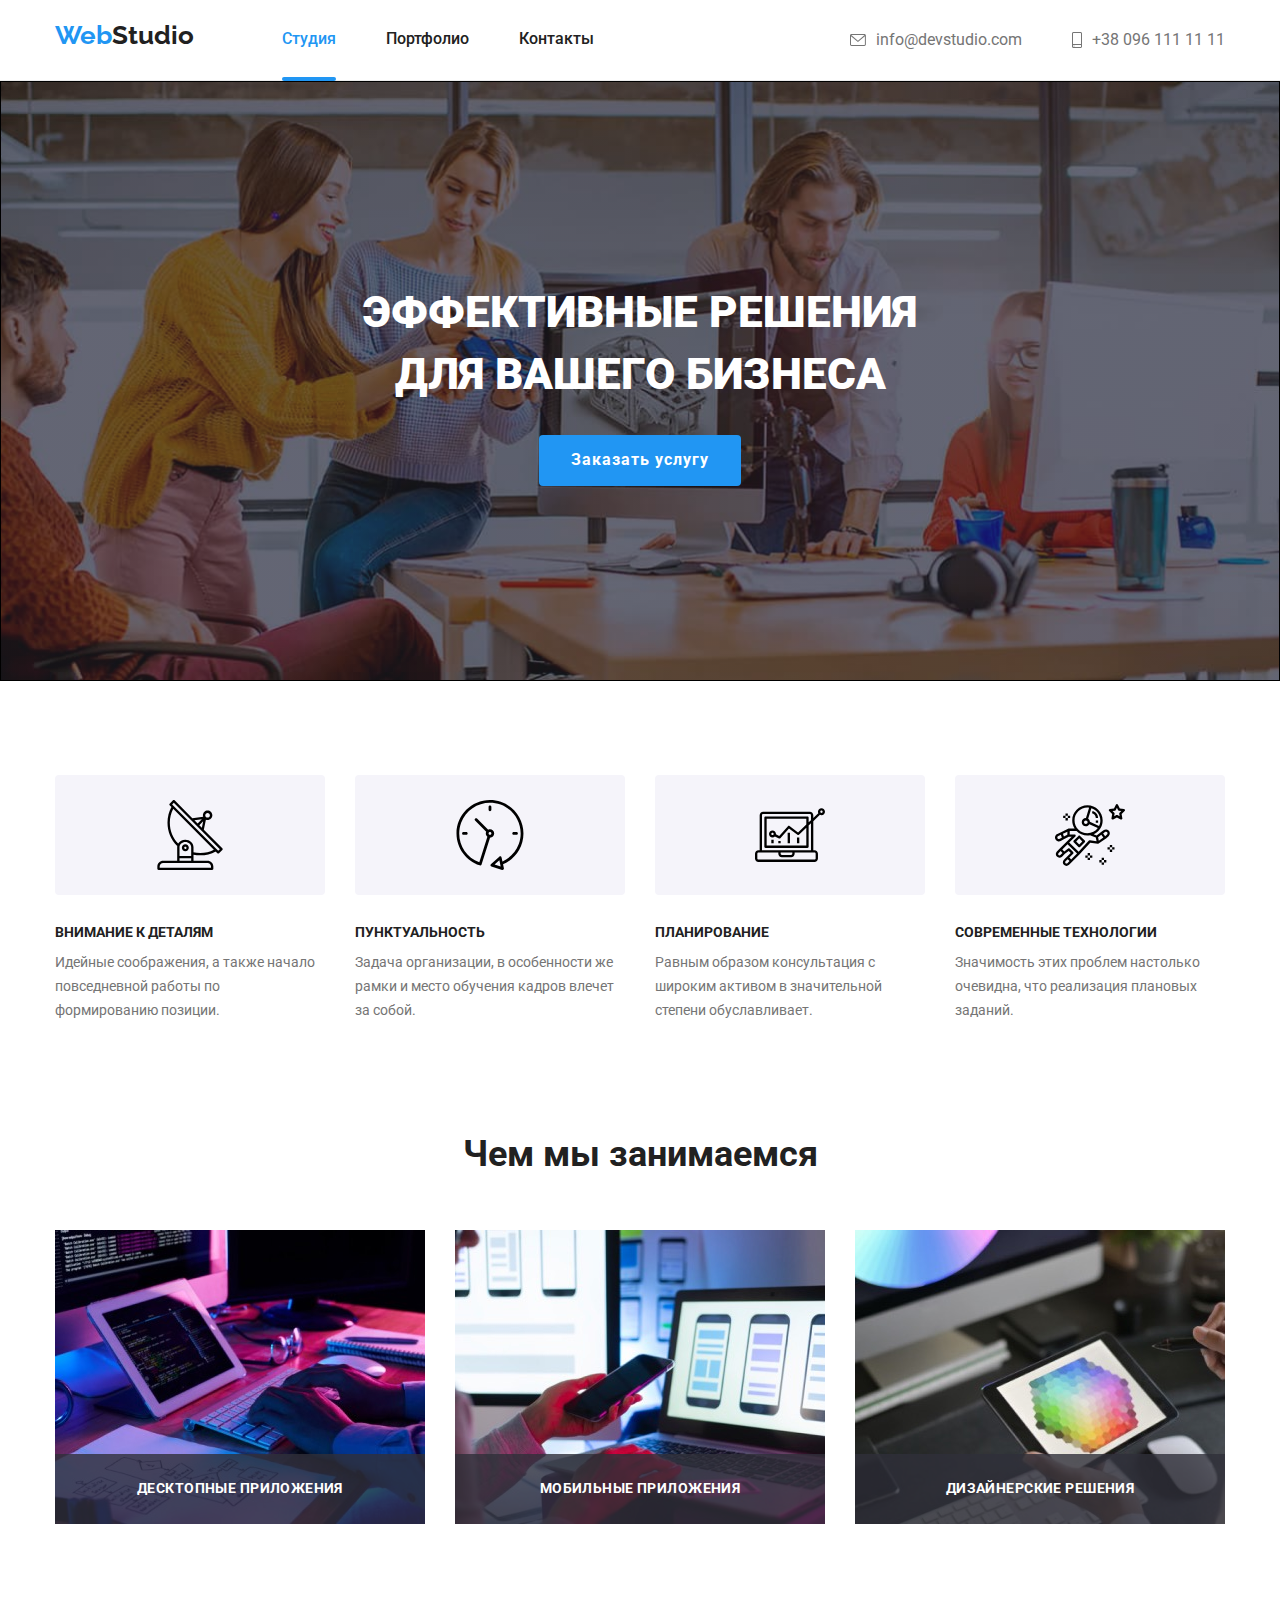
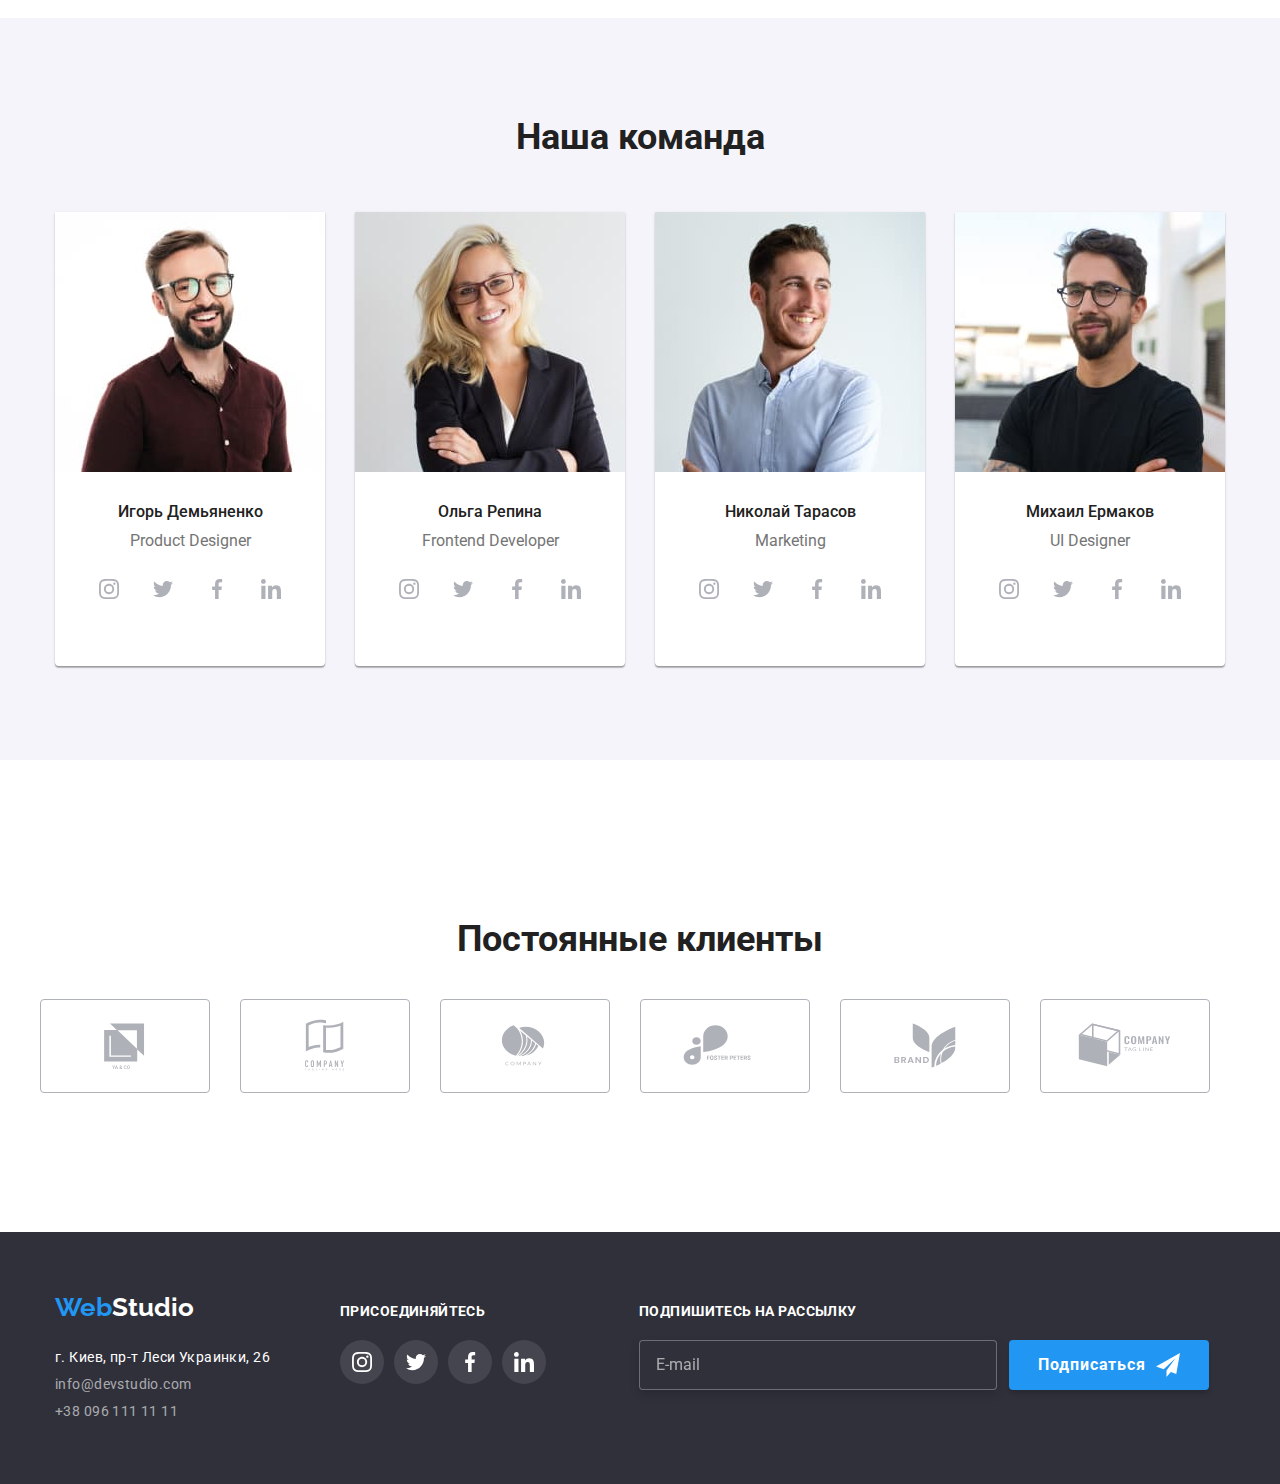
==== commit d2bab610: "added changes" ====
--- a/index.html
+++ b/index.html
@@ -15,38 +15,87 @@
     <!--Шапка страницы-->
     <header class="page-header">
         <!--Навигация на другие страницы-->
-        <nav class="container navigation">
-                <a href="#" class="logo link">Web<span class="logo-header">Studio</span></a>
-                <ul class="site-nav list">
-                <li class="site-nav__item">
-                    <a href="./index.html" class="site-nav__link link site-nav__link--active">Студия</a>
-                </li>
-                <li class="site-nav__item">
-                    <a href="./portfolio.html" class="site-nav__link link">Портфолио</a>
-                </li>
-                <li class="site-nav__item">
-                    <a href="#" class="site-nav__link link">Контакты</a>
-                </li>
-            </ul>
-
-        <ul class="list auth-nav">
-            <li class="auth-nav__item">
-                <a href="mailto:info@devstudio.com" class="link">
-                    <svg class="auth-nav-icon" width="16px" height="12px">
-                        <use href="./images/icons.svg#icon-envelope-hover"></use>
-                    </svg>
-                    info@devstudio.com
-                </a>
-            </li>
-            <li class="auth-nav__item">
-                <a href="tel:+380961111111" class="link">
-                   <svg class="auth-nav-icon" width="10px" height="16px">
-                       <use href="./images/icons.svg#icon-smartphone"></use>
-                   </svg> +38 096 111 11 11
-                </a>
-            </li>
-        </ul> 
-        </nav>
+        <div class="container header-container">
+            <nav class="navigation">
+                    <a href="#" class="logo link">Web<span class="logo-header">Studio</span></a>
+                    <div class="mobile">
+                        <button type="button" class="menu-button" aria-expanded="false" aria-controls="menu-container" data-menu-button>
+                            <svg width="40" height="40" aria-label="Переключатель мобильного меню">
+                                <use class="icon-cross" href="images/icons.svg#icon-close-mobile"></use>
+                                <use class="icon-menu" href="images/icons.svg#icon-menu"></use>
+                            </svg>
+                        </button>
+                        <div class="menu-container" id="menu-container" data-menu>
+                            <ul class="site-nav list">
+                                <li class="site-nav__item">
+                                    <a href="./index.html" class="site-nav__link link site-nav__link--active">Студия</a>
+                                </li>
+                                <li class="site-nav__item">
+                                    <a href="./portfolio.html" class="site-nav__link link">Портфолио</a>
+                                </li>
+                                <li class="site-nav__item">
+                                    <a href="#" class="site-nav__link link">Контакты</a>
+                                </li>
+                            </ul>
+                        
+                            <ul class="list auth-nav">
+                                <li class="auth-nav__item">
+                                    <a href="mailto:info@devstudio.com" class="link">
+                                        <svg class="auth-nav-icon" width="16px" height="12px">
+                                            <use href="./images/icons.svg#icon-envelope-hover"></use>
+                                        </svg>
+                                        info@devstudio.com
+                                    </a>
+                                </li>
+                                <li class="auth-nav__item">
+                                    <a href="tel:+380961111111" class="link">
+                                        <svg class="auth-nav-icon" width="10px" height="16px">
+                                            <use href="./images/icons.svg#icon-smartphone"></use>
+                                        </svg> +38 096 111 11 11
+                                    </a>
+                                </li>
+                            </ul>
+                            <ul class="mobile-social">
+                               <li class="mobile-social__item list"><a class="mobile-social__link" href="#">Instagram</a></li>
+                               <li class="mobile-social__item list"><a class="mobile-social__link" href="#">Twitter</a></li>
+                               <li class="mobile-social__item list"><a class="mobile-social__link" href="#">Facebook</a></li>
+                               <li class="mobile-social__item list"><a class="mobile-social__link" href="#">LinkedIn</a></li>
+                            </ul>
+                        </div>
+                    </div>
+                <div class="navigation-box">
+                    <ul class="site-nav list">
+                    <li class="site-nav__item">
+                        <a href="./index.html" class="site-nav__link link site-nav__link--active">Студия</a>
+                    </li>
+                    <li class="site-nav__item">
+                        <a href="./portfolio.html" class="site-nav__link link">Портфолио</a>
+                    </li>
+                    <li class="site-nav__item">
+                        <a href="#" class="site-nav__link link">Контакты</a>
+                    </li>
+                </ul>
+                </div>
+            </nav>
+                <div class="contact-box">
+                    <ul class="list auth-nav">
+                        <li class="auth-nav__item">
+                            <a href="mailto:info@devstudio.com" class="link">
+                                <svg class="auth-nav-icon" width="16px" height="12px">
+                                    <use href="./images/icons.svg#icon-envelope-hover"></use>
+                                </svg>
+                                info@devstudio.com
+                            </a>
+                        </li>
+                        <li class="auth-nav__item">
+                            <a href="tel:+380961111111" class="link">
+                               <svg class="auth-nav-icon" width="10px" height="16px">
+                                   <use href="./images/icons.svg#icon-smartphone"></use>
+                               </svg> +38 096 111 11 11
+                            </a>
+                        </li>
+                    </ul> 
+            </div>
     </header>
 
     <!--Уникальный контент страницы-->
@@ -497,6 +546,7 @@
     </div>
 </div>
 
+<script src="js/menu.js"></script>
 <script src="./js/modal.js"></script>
 
 </body>
--- a/css/main.min.css
+++ b/css/main.min.css
@@ -1,2 +1,2 @@
-body{background-color:#fff;color:#757575;font-family:Roboto, sans-serif}img{display:block;max-width:100%;height:auto}.container{margin-left:auto;margin-right:auto;padding:0 15px}@media screen and (min-width: 480px){.container{width:480px}}@media screen and (min-width: 768px){.container{width:768px}}@media screen and (min-width: 1200px){.container{width:1200px}}.link{color:inherit;text-decoration:none;-webkit-transition:color var(--animation-time) var(--main-timing-function);-o-transition:color var(--animation-time) var(--main-timing-function);transition:color var(--animation-time) var(--main-timing-function)}.link:hover,.link:focus{color:#2196f3}.section-title{margin-bottom:30px;font-size:36px;line-height:1.4;text-align:center;color:#212121}@media screen and (min-width: 1200px){.section-title{margin-bottom:50px}}h1,h2,h3,h4,h5,h6,p,ul{margin-top:0;margin-bottom:0}.list{list-style:none;margin:0;padding:0}.logo{color:#2196f3;font-family:Raleway, sans-serif;font-weight:bold;font-size:26px;line-height:1.2}.logo-header{color:#212121}.logo-footer{color:#fff;margin-bottom:20px}.button{display:inline-block;-webkit-border-radius:4px;border-radius:4px;border:none;color:#212121;font-family:Roboto, sans-serif;font-size:16px;line-height:1.6;cursor:pointer;text-align:center;-webkit-transition:background-color 250ms cubic-bezier(0.4, 0, 0.2, 1),color 250ms cubic-bezier(0.4, 0, 0.2, 1);-o-transition:background-color 250ms cubic-bezier(0.4, 0, 0.2, 1),color 250ms cubic-bezier(0.4, 0, 0.2, 1);transition:background-color 250ms cubic-bezier(0.4, 0, 0.2, 1),color 250ms cubic-bezier(0.4, 0, 0.2, 1)}.button-filter{font-family:Roboto, sans-serif;font-weight:500;font-size:16px;line-height:1.6;background-color:#f5f4fa;padding:6px 22px;-webkit-box-align:center;-webkit-align-items:center;-ms-flex-align:center;align-items:center}.button-filter:focus,.button-filter:hover{background-color:#2196f3;color:#fff;-webkit-box-shadow:0px 3px 1px rgba(0,0,0,0.1),0px 1px 2px rgba(0,0,0,0.08),0px 2px 2px rgba(0,0,0,0.12);box-shadow:0px 3px 1px rgba(0,0,0,0.1),0px 1px 2px rgba(0,0,0,0.08),0px 2px 2px rgba(0,0,0,0.12)}.button-studio{font-family:Roboto, sans-serif;font-weight:bold;font-size:16px;line-height:1.9;letter-spacing:0.06em;color:#fff;background-color:#2196f3;padding:10px 32px;min-width:200px;border:none}.visually-hidden{position:absolute;clip:rect(0 0 0 0);width:1px;height:1px;margin:-1px}.page-header{border-bottom:1px solid #ececec}.auth-nav-icon{margin-right:10px;fill:currentColor}@media screen and (min-width: 768px){.site-nav{display:-webkit-box;display:-webkit-flex;display:-ms-flexbox;display:flex;margin-left:93px}.site-nav .site-nav__item+.site-nav__item{margin-left:50px}}.site-nav .link{display:block;color:#212121;font-weight:500;font-size:14px;line-height:1.14}.site-nav__link{position:relative;display:block;padding-top:15px;padding-bottom:15px}@media screen and (min-width: 768px){.site-nav__link.site-nav__link--active::after{content:"";position:absolute;left:0;bottom:-18px;width:100%;height:4px;background-color:#2196f3;-webkit-border-radius:2px;border-radius:2px;-webkit-transform:scaleX(1);-ms-transform:scaleX(1);transform:scaleX(1)}.site-nav__link::after{content:"";-webkit-transform:scaleX(0);-ms-transform:scaleX(0);transform:scaleX(0);-webkit-transition:-webkit-transform 250ms cubic-bezier(0.4, 0, 0.2, 1);transition:-webkit-transform 250ms cubic-bezier(0.4, 0, 0.2, 1);-o-transition:transform 250ms cubic-bezier(0.4, 0, 0.2, 1);transition:transform 250ms cubic-bezier(0.4, 0, 0.2, 1);transition:transform 250ms cubic-bezier(0.4, 0, 0.2, 1), -webkit-transform 250ms cubic-bezier(0.4, 0, 0.2, 1)}.site-nav__link:hover::after,.site-nav__link:focus::after{content:"";position:absolute;left:0;bottom:-18px;width:100%;height:4px;background-color:#2196f3;-webkit-border-radius:2px;border-radius:2px;-webkit-transform:scaleX(1);-ms-transform:scaleX(1);transform:scaleX(1)}}.auth-nav{display:block}@media screen and (min-width: 1200px){.auth-nav{display:-webkit-box;display:-webkit-flex;display:-ms-flexbox;display:flex;margin-left:auto;-webkit-box-align:center;-webkit-align-items:center;-ms-flex-align:center;align-items:center}.auth-nav .auth-nav__item+.auth-nav__item{margin-left:50px}}.auth-nav .link{font-family:Roboto;font-weight:500px;font-size:14px;line-height:1.14;letter-spacing:2%}@media screen and (min-width: 1200px){.auth-nav .link{display:-webkit-box;display:-webkit-flex;display:-ms-flexbox;display:flex;-webkit-box-align:center;-webkit-align-items:center;-ms-flex-align:center;align-items:center}}.site-nav__link.site-nav__link--active{color:#2196f3}.navigation{padding-top:15px;padding-bottom:15px;min-height:80px}@media screen and (min-width: 768px){.navigation{display:-webkit-box;display:-webkit-flex;display:-ms-flexbox;display:flex;-webkit-box-align:center;-webkit-align-items:center;-ms-flex-align:center;align-items:center;-webkit-box-pack:justify;-webkit-justify-content:space-between;-ms-flex-pack:justify;justify-content:space-between}}.hero-section__title{color:#fff;background-color:#2f303a transparent;font-weight:900;font-size:26px;text-align:center;line-height:1.4;text-transform:uppercase;margin-bottom:26px}@media screen and (min-width: 1200px){.hero-section__title{font-size:44px;line-height:1.4}}.hero-section{background-color:#2f303a;text-align:center;max-width:480px;height:400px;padding-top:118px;padding-bottom:118px;border:solid 1px #000000;background-image:-webkit-gradient(linear, left top, left bottom, from(rgba(47,48,58,0.4)), to(rgba(47,48,58,0.4))),url(../images/hero-mobile-1x.jpg);background-image:-webkit-linear-gradient(rgba(47,48,58,0.4), rgba(47,48,58,0.4)),url(../images/hero-mobile-1x.jpg);background-image:-o-linear-gradient(rgba(47,48,58,0.4), rgba(47,48,58,0.4)),url(../images/hero-mobile-1x.jpg);background-image:linear-gradient(rgba(47,48,58,0.4), rgba(47,48,58,0.4)),url(../images/hero-mobile-1x.jpg);-webkit-background-size:cover;background-size:cover;background-repeat:no-repeat;background-position:center;margin-left:auto;margin-right:auto}@media screen and (min-device-pixel-ratio: 2), screen and (-webkit-min-device-pixel-ratio: 2), screen and (-o-min-device-pixel-ratio: 2/1), screen and (min-resolution: 192dpi), screen and (min-resolution: 2dppx){.hero-section{background-image:-webkit-gradient(linear, left top, left bottom, from(rgba(47,48,58,0.4)), to(rgba(47,48,58,0.4))),url(../images/hero-mobile-2x.jpg);background-image:-webkit-linear-gradient(rgba(47,48,58,0.4), rgba(47,48,58,0.4)),url(../images/hero-mobile-2x.jpg);background-image:-o-linear-gradient(rgba(47,48,58,0.4), rgba(47,48,58,0.4)),url(../images/hero-mobile-2x.jpg);background-image:linear-gradient(rgba(47,48,58,0.4), rgba(47,48,58,0.4)),url(../images/hero-mobile-2x.jpg)}}@media screen and (min-width: 768px){.hero-section{max-width:768px;background-image:-webkit-gradient(linear, left top, left bottom, from(rgba(47,48,58,0.4)), to(rgba(47,48,58,0.4))),url(../images/hero-tablet-1x.jpg);background-image:-webkit-linear-gradient(rgba(47,48,58,0.4), rgba(47,48,58,0.4)),url(../images/hero-tablet-1x.jpg);background-image:-o-linear-gradient(rgba(47,48,58,0.4), rgba(47,48,58,0.4)),url(../images/hero-tablet-1x.jpg);background-image:linear-gradient(rgba(47,48,58,0.4), rgba(47,48,58,0.4)),url(../images/hero-tablet-1x.jpg)}}@media screen and (min-width: 768px) and (min-device-pixel-ratio: 2), screen and (min-width: 768px) and (-webkit-min-device-pixel-ratio: 2), screen and (min-width: 768px) and (-o-min-device-pixel-ratio: 2/1), screen and (min-width: 768px) and (min-resolution: 192dpi), screen and (min-width: 768px) and (min-resolution: 2dppx){.hero-section{background-image:-webkit-gradient(linear, left top, left bottom, from(rgba(47,48,58,0.4)), to(rgba(47,48,58,0.4))),url(../images/hero-tablet-2x.jpg);background-image:-webkit-linear-gradient(rgba(47,48,58,0.4), rgba(47,48,58,0.4)),url(../images/hero-tablet-2x.jpg);background-image:-o-linear-gradient(rgba(47,48,58,0.4), rgba(47,48,58,0.4)),url(../images/hero-tablet-2x.jpg);background-image:linear-gradient(rgba(47,48,58,0.4), rgba(47,48,58,0.4)),url(../images/hero-tablet-2x.jpg)}}@media screen and (min-width: 1200px){.hero-section{max-width:1600px;padding-top:200px;padding-bottom:200px;background-image:-webkit-gradient(linear, left top, left bottom, from(rgba(47,48,58,0.4)), to(rgba(47,48,58,0.4))),url(../images/hero-desktop-1x.jpg);background-image:-webkit-linear-gradient(rgba(47,48,58,0.4), rgba(47,48,58,0.4)),url(../images/hero-desktop-1x.jpg);background-image:-o-linear-gradient(rgba(47,48,58,0.4), rgba(47,48,58,0.4)),url(../images/hero-desktop-1x.jpg);background-image:linear-gradient(rgba(47,48,58,0.4), rgba(47,48,58,0.4)),url(../images/hero-desktop-1x.jpg)}}@media screen and (min-width: 1200px) and (min-device-pixel-ratio: 2), screen and (min-width: 1200px) and (-webkit-min-device-pixel-ratio: 2), screen and (min-width: 1200px) and (-o-min-device-pixel-ratio: 2/1), screen and (min-width: 1200px) and (min-resolution: 192dpi), screen and (min-width: 1200px) and (min-resolution: 2dppx){.hero-section{background-image:-webkit-gradient(linear, left top, left bottom, from(rgba(47,48,58,0.4)), to(rgba(47,48,58,0.4))),url(../images/hero-desktop-2x.jpg);background-image:-webkit-linear-gradient(rgba(47,48,58,0.4), rgba(47,48,58,0.4)),url(../images/hero-desktop-2x.jpg);background-image:-o-linear-gradient(rgba(47,48,58,0.4), rgba(47,48,58,0.4)),url(../images/hero-desktop-2x.jpg);background-image:linear-gradient(rgba(47,48,58,0.4), rgba(47,48,58,0.4)),url(../images/hero-desktop-2x.jpg)}}.why-us-section{padding-top:60px;padding-bottom:60px}@media screen and (min-width: 1200px){.why-us-section{padding-top:94px;padding-top:94px}}.characteristics__box{display:-webkit-box;display:-webkit-flex;display:-ms-flexbox;display:flex;-webkit-box-pack:center;-webkit-justify-content:center;-ms-flex-pack:center;justify-content:center;-webkit-box-align:center;-webkit-align-items:center;-ms-flex-align:center;align-items:center;max-width:450px;height:120px;margin-bottom:30px;background-color:#f5f4fa;-webkit-border-radius:4px;border-radius:4px}@media screen and (min-width: 1200px){.characteristics__box{width:270px}}.characteristics{display:block}@media screen and (min-width: 1200px){.characteristics{display:-webkit-box;display:-webkit-flex;display:-ms-flexbox;display:flex}.characteristics .characteristics__item+.characteristics__item{margin-left:30px}}.characteristics .characteristics__item{display:block}.characteristics .characteristics__paragraph{max-width:450px;width:100%;color:#757575;font-family:Roboto, sans-serif;font-size:14px;line-height:1.7}.characteristics .characteristics__title{color:#212121;font-size:14px;line-height:1.14;text-transform:uppercase;margin-bottom:10px}.our-work-section{padding-top:47px;padding-bottom:94px}@media screen and (max-width: 1199px){.our-work-section{display:none}}.our-work-list__item{width:370px;position:relative}.our-work-list__title{position:absolute;bottom:0;width:100%;padding-top:27px;padding-bottom:27px;background-color:rgba(47,48,58,0.8);color:#fff;font-size:14px;line-height:1.14;text-align:center;letter-spacing:0.03em;text-transform:uppercase}.our-work-list{display:-webkit-box;display:-webkit-flex;display:-ms-flexbox;display:flex}.our-work-list .our-work-list__item+.our-work-list__item{margin-left:30px}.our-team-section{padding-top:94px;padding-bottom:94px;background-color:#f5f4fa}.our-team-section__title{font-size:36px;line-height:42px;text-align:center;color:#212121;margin-bottom:50px}.our-team-list__item{background-color:#fff;-webkit-box-shadow:0px 1px 3px rgba(0,0,0,0.12),0px 1px 1px rgba(0,0,0,0.14),0px 2px 1px rgba(0,0,0,0.2);box-shadow:0px 1px 3px rgba(0,0,0,0.12),0px 1px 1px rgba(0,0,0,0.14),0px 2px 1px rgba(0,0,0,0.2);-webkit-border-radius:0px 0px 4px 4px;border-radius:0px 0px 4px 4px;max-width:450px;width:100%;min-height:428px}@media screen and (min-width: 768px){.our-team-list{display:-webkit-box;display:-webkit-flex;display:-ms-flexbox;display:flex;-webkit-flex-wrap:wrap;-ms-flex-wrap:wrap;flex-wrap:wrap}.our-team-list .our-team-list__item+.our-team-list__item{margin-left:30px}}.our-team-list__title{color:#212121;font-weight:500;font-size:16px;line-height:1.2;text-align:center;margin-bottom:10px;margin-top:30px}.our-team-list__text{line-height:1.2;text-align:center}.our-team-contacts{display:-webkit-box;display:-webkit-flex;display:-ms-flexbox;display:flex;-webkit-box-pack:center;-webkit-justify-content:center;-ms-flex-pack:center;justify-content:center;-webkit-box-align:center;-webkit-align-items:center;-ms-flex-align:center;align-items:center;padding-bottom:25px;padding-top:16px}.our-team-contacts__item{width:44px;height:44px}.our-team-contacts__item:not(:last-child){margin-right:10px}.our-team-contacts__link{display:-webkit-box;display:-webkit-flex;display:-ms-flexbox;display:flex;width:100%;height:100%;-webkit-box-pack:center;-webkit-justify-content:center;-ms-flex-pack:center;justify-content:center;-webkit-box-align:center;-webkit-align-items:center;-ms-flex-align:center;align-items:center;fill:#afb1b8;-webkit-border-radius:50px;border-radius:50px;-webkit-transition:fill 250ms cubic-bezier(0.4, 0, 0.2, 1),background-color 250ms cubic-bezier(0.4, 0, 0.2, 1);-o-transition:fill 250ms cubic-bezier(0.4, 0, 0.2, 1),background-color 250ms cubic-bezier(0.4, 0, 0.2, 1);transition:fill 250ms cubic-bezier(0.4, 0, 0.2, 1),background-color 250ms cubic-bezier(0.4, 0, 0.2, 1)}.our-team-contacts__link:hover{fill:#fff;background-color:#2196f3;-webkit-border-radius:50px;border-radius:50px}.clients-section{padding-top:60px;padding-bottom:60px}@media screen and (min-width: 1200px){.clients-section{margin-top:94px;margin-bottom:94px}}.clients-list{display:-webkit-box;display:-webkit-flex;display:-ms-flexbox;display:flex;-webkit-flex-wrap:wrap;-ms-flex-wrap:wrap;flex-wrap:wrap;margin:-15px}@media screen and (min-width: 1200px){.clients-list{-webkit-flex-wrap:nowrap;-ms-flex-wrap:nowrap;flex-wrap:nowrap}}.clients-list__item{margin:15px}@media screen and (max-width: 767px){.clients-list__item{-webkit-flex-basis:-webkit-calc((100% - 4 * 15px) / 2);-ms-flex-preferred-size:calc((100% - 4 * 15px) / 2);flex-basis:calc((100% - 4 * 15px) / 2)}}@media screen and (min-width: 768px) and (max-width: 1199px){.clients-list__item{-webkit-flex-basis:-webkit-calc((100% - 6 * 15px) / 2);-ms-flex-preferred-size:calc((100% - 6 * 15px) / 2);flex-basis:calc((100% - 6 * 15px) / 2)}}@media screen and (min-width: 1200px){.clients-list__item{margin:0}.clients-list__item:not(:last-child){margin-right:30px}}.clients-list__link{display:-webkit-box;display:-webkit-flex;display:-ms-flexbox;display:flex;-webkit-box-pack:center;-webkit-justify-content:center;-ms-flex-pack:center;justify-content:center;-webkit-box-align:center;-webkit-align-items:center;-ms-flex-align:center;align-items:center;padding-top:16px;padding-bottom:16px;max-width:210px;width:100%;height:100%;fill:#afb1b8;border:1px solid #afb1b8;-webkit-border-radius:4px;border-radius:4px;-webkit-transition:fill 250ms cubic-bezier(0.4, 0, 0.2, 1);-o-transition:fill 250ms cubic-bezier(0.4, 0, 0.2, 1);transition:fill 250ms cubic-bezier(0.4, 0, 0.2, 1)}@media screen and (min-width: 768px){.clients-list__link{padding-left:60px;padding-right:60px;max-width:226px}}@media screen and (min-width: 1200px){.clients-list__link{padding-left:32px;padding-right:32px;max-width:170px}}.clients-list__link:hover,.clients-list__link:focus{fill:#2196f3;border:1px solid #2196f3}.footer-section{padding-top:60px;padding-bottom:60px;background-color:#2f303a}@media screen and (min-width: 768px){.footer-section{display:-webkit-box;display:-webkit-flex;display:-ms-flexbox;display:flex}}.footer-section__container{padding-left:15px;padding-right:15px}@media screen and (min-width: 768px){.footer-section__container{display:-webkit-box;display:-webkit-flex;display:-ms-flexbox;display:flex;-webkit-flex-wrap:wrap;-ms-flex-wrap:wrap;flex-wrap:wrap;-webkit-box-align:baseline;-webkit-align-items:baseline;-ms-flex-align:baseline;align-items:baseline}}@media screen and (min-width: 1200px){.footer-section__container{-webkit-flex-wrap:nowrap;-ms-flex-wrap:nowrap;flex-wrap:nowrap}}@media screen and (max-width: 1199px){.footer-section__container{-webkit-box-pack:space-evenly;-webkit-justify-content:space-evenly;-ms-flex-pack:space-evenly;justify-content:space-evenly;text-align:center}}.address-section{height:81px;font-style:normal;line-height:1.7}@media screen and (max-width: 1199px){.address-section{margin-bottom:60px}}.address-list{display:block}.address-list:not(:last-child){margin-bottom:8px}@media screen and (min-width: 1200px){.address-list:not(:last-child){margin-bottom:9px}}.address-map{color:#fff;line-height:1.7;text-decoration:none}.address-list__link{color:#fff;font-size:14px;line-height:1.7;letter-spacing:0.03em}.address-list__contacts{color:rgba(255,255,255,0.6);margin-top:9px;font-size:14px;line-height:1.7;letter-spacing:0.03em;text-decoration:none}.footer-contacts .logo{display:block;margin-bottom:20px}@media screen and (min-width: 1200px){.footer-social-links{margin-left:70px;margin-right:93px}}.footer-social-links__title{font-family:Roboto;font-style:normal;font-weight:bold;font-size:14px;line-height:1.3;letter-spacing:0.03em;text-transform:uppercase;color:#ffffff;margin-bottom:20px}.footer-social-list{display:-webkit-box;display:-webkit-flex;display:-ms-flexbox;display:flex;-webkit-box-pack:center;-webkit-justify-content:center;-ms-flex-pack:center;justify-content:center}@media screen and (max-width: 767px){.footer-social-list{margin-bottom:60px}}.footer-social-list__item{height:44px;width:44px}.footer-social-list__item:not(:last-child){margin-right:10px}.footer-social-list__link{display:-webkit-box;display:-webkit-flex;display:-ms-flexbox;display:flex;-webkit-box-align:center;-webkit-align-items:center;-ms-flex-align:center;align-items:center;-webkit-box-pack:center;-webkit-justify-content:center;-ms-flex-pack:center;justify-content:center;width:100%;height:100%;background-color:rgba(255,255,255,0.1);-webkit-border-radius:50px;border-radius:50px;-webkit-transition:fill 250ms cubic-bezier(0.4, 0, 0.2, 1),background-color 250ms cubic-bezier(0.4, 0, 0.2, 1);-o-transition:fill 250ms cubic-bezier(0.4, 0, 0.2, 1),background-color 250ms cubic-bezier(0.4, 0, 0.2, 1);transition:fill 250ms cubic-bezier(0.4, 0, 0.2, 1),background-color 250ms cubic-bezier(0.4, 0, 0.2, 1)}.footer-social-list__link:hover,.footer-social-list__link:focus{fill:#fff;background-color:#2196f3;-webkit-border-radius:50px;border-radius:50px}.footer-social-list__icon{fill:#fff}@media screen and (min-width: 1200px){.subscription{display:-webkit-box;display:-webkit-flex;display:-ms-flexbox;display:flex;-webkit-box-align:end;-webkit-align-items:flex-end;-ms-flex-align:end;align-items:flex-end}}.subscription__title{font-family:Roboto;font-style:normal;font-weight:bold;font-size:14px;line-height:1.14;letter-spacing:0.03em;text-transform:uppercase;color:#ffffff}.subscription__input-footer{margin-top:20px;width:100%;min-height:50px;background:#2f303a;color:#fff;border:1px solid rgba(255,255,255,0.3);-webkit-box-sizing:border-box;box-sizing:border-box;-webkit-filter:drop-shadow(0px 4px 4px rgba(0,0,0,0.15));filter:drop-shadow(0px 4px 4px rgba(0,0,0,0.15));-webkit-border-radius:4px;border-radius:4px;font-family:Roboto;font-style:normal;font-weight:normal;font-size:16px;line-height:1.25;padding-left:16px;padding-top:14px;padding-bottom:14px;-webkit-transition:fill 250ms cubic-bezier(0.4, 0, 0.2, 1),background-color 250ms cubic-bezier(0.4, 0, 0.2, 1);-o-transition:fill 250ms cubic-bezier(0.4, 0, 0.2, 1),background-color 250ms cubic-bezier(0.4, 0, 0.2, 1);transition:fill 250ms cubic-bezier(0.4, 0, 0.2, 1),background-color 250ms cubic-bezier(0.4, 0, 0.2, 1)}@media screen and (min-width: 768px){.subscription__input-footer{width:450px}}@media screen and (max-width: 1199px){.subscription__input-footer{margin-bottom:20px}}@media screen and (min-width: 1200px){.subscription__input-footer{width:358px;margin-right:12px}}.subscription__input-footer:focus,.subscription__input-footer:hover{border-color:#2196f3}.subscription__input-footer::-webkit-input-placeholder{color:rgba(255,255,255,0.6)}.subscription__input-footer:-ms-input-placeholder{color:rgba(255,255,255,0.6)}.subscription__input-footer::-ms-input-placeholder{color:rgba(255,255,255,0.6)}.subscription__input-footer::placeholder{color:rgba(255,255,255,0.6)}.button-form{display:-webkit-box;display:-webkit-flex;display:-ms-flexbox;display:flex;-webkit-box-align:center;-webkit-align-items:center;-ms-flex-align:center;align-items:center;-webkit-box-pack:center;-webkit-justify-content:center;-ms-flex-pack:center;justify-content:center;min-width:200px;min-height:50px;background:#2196f3;-webkit-box-shadow:0px 4px 4px rgba(0,0,0,0.15);box-shadow:0px 4px 4px rgba(0,0,0,0.15);-webkit-border-radius:4px;border-radius:4px;border:none;font-family:Roboto;font-style:normal;font-weight:bold;font-size:16px;line-height:1.9;letter-spacing:0.06em;color:#ffffff;padding:0;margin-left:auto;margin-right:auto;cursor:pointer}.subscription__icon{fill:#fff;margin-left:10px}.backdrop{position:fixed;top:0;left:0;width:100%;height:100%;background-color:rgba(0,0,0,0.2)}.backdrop.is-hidden{opacity:0;pointer-events:none;visibility:hidden}.backdrop.is-hidden .modal-window{-webkit-transform:translate(-50%, -50%) scale(0.9);-ms-transform:translate(-50%, -50%) scale(0.9);transform:translate(-50%, -50%) scale(0.9)}.modal-window{position:absolute;top:50%;left:50%;z-index:2;-webkit-transform:translate(-50%, -50%);-ms-transform:translate(-50%, -50%);transform:translate(-50%, -50%);min-height:581px;min-width:528px;background:#fff;-webkit-box-shadow:0px 1px 3px rgba(0,0,0,0.12),0px 1px 1px rgba(0,0,0,0.14),0px 2px 1px rgba(0,0,0,0.2);box-shadow:0px 1px 3px rgba(0,0,0,0.12),0px 1px 1px rgba(0,0,0,0.14),0px 2px 1px rgba(0,0,0,0.2);-webkit-border-radius:4px;border-radius:4px;-webkit-transform:translate(-50%, -50%) scale(1);-ms-transform:translate(-50%, -50%) scale(1);transform:translate(-50%, -50%) scale(1);-webkit-transition:-webkit-transform 250ms cubic-bezier(0.4, 0, 0.2, 1);transition:-webkit-transform 250ms cubic-bezier(0.4, 0, 0.2, 1);-o-transition:transform 250ms cubic-bezier(0.4, 0, 0.2, 1);transition:transform 250ms cubic-bezier(0.4, 0, 0.2, 1);transition:transform 250ms cubic-bezier(0.4, 0, 0.2, 1), -webkit-transform 250ms cubic-bezier(0.4, 0, 0.2, 1)}.close-btn{position:absolute;top:8px;right:8px;width:30px;height:30px;background-color:#fff;border:1px solid rgba(0,0,0,0.1);-webkit-border-radius:50px;border-radius:50px;-webkit-transition:-webkit-transform 250ms cubic-bezier(0.4, 0, 0.2, 1);transition:-webkit-transform 250ms cubic-bezier(0.4, 0, 0.2, 1);-o-transition:transform 250ms cubic-bezier(0.4, 0, 0.2, 1);transition:transform 250ms cubic-bezier(0.4, 0, 0.2, 1);transition:transform 250ms cubic-bezier(0.4, 0, 0.2, 1), -webkit-transform 250ms cubic-bezier(0.4, 0, 0.2, 1)}.close-btn:hover,.close-btn:focus{background-color:#2196f3}.request-form__title{display:block;font-weight:bold;font-size:20px;line-height:1.15;text-align:center;letter-spacing:0.03em;color:#212121;margin-top:40px;margin-right:41px;margin-left:39px;margin-bottom:12px}.request-form__field{display:-webkit-box;display:-webkit-flex;display:-ms-flexbox;display:flex;-webkit-box-orient:vertical;-webkit-box-direction:normal;-webkit-flex-direction:column;-ms-flex-direction:column;flex-direction:column;margin-bottom:10px;padding-right:40px;padding-left:40px;font-size:12px;line-height:1.16;letter-spacing:0.01em;color:#757575}.request-form-box__input{width:448px;height:40px;padding-left:42px;border:1px solid rgba(33,33,33,0.2);-webkit-box-sizing:border-box;box-sizing:border-box;-webkit-border-radius:4px;border-radius:4px;outline:none;-webkit-transition:-webkit-transform 250ms cubic-bezier(0.4, 0, 0.2, 1);transition:-webkit-transform 250ms cubic-bezier(0.4, 0, 0.2, 1);-o-transition:transform 250ms cubic-bezier(0.4, 0, 0.2, 1);transition:transform 250ms cubic-bezier(0.4, 0, 0.2, 1);transition:transform 250ms cubic-bezier(0.4, 0, 0.2, 1), -webkit-transform 250ms cubic-bezier(0.4, 0, 0.2, 1)}.request-form-box__input:focus{border:1px solid #2196f3}.request-form-box__input:focus+.request-form-box__icon{fill:#2196f3}.request-form-box{position:relative}.request-form-box__icon{position:absolute;display:block;-webkit-transform:translateY(-50%);-ms-transform:translateY(-50%);transform:translateY(-50%);left:12px;top:50%;fill:#212121;cursor:pointer;-webkit-transition:fill 250ms cubic-bezier(0.4, 0, 0.2, 1),background-color 250ms cubic-bezier(0.4, 0, 0.2, 1);-o-transition:fill 250ms cubic-bezier(0.4, 0, 0.2, 1),background-color 250ms cubic-bezier(0.4, 0, 0.2, 1);transition:fill 250ms cubic-bezier(0.4, 0, 0.2, 1),background-color 250ms cubic-bezier(0.4, 0, 0.2, 1)}.request-form-box__icon:focus{fill:#2196f3}.request-form__subtitle{margin-bottom:4px}.request-form__textarea{resize:none;padding:12px 16px;width:448px;height:120px;font-size:12px;line-height:1.17;letter-spacing:0.01em;outline:none;-webkit-transition:-webkit-transform 250ms cubic-bezier(0.4, 0, 0.2, 1) background-color 250ms cubic-bezier(0.4, 0, 0.2, 1);transition:-webkit-transform 250ms cubic-bezier(0.4, 0, 0.2, 1) background-color 250ms cubic-bezier(0.4, 0, 0.2, 1);-o-transition:transform 250ms cubic-bezier(0.4, 0, 0.2, 1) background-color 250ms cubic-bezier(0.4, 0, 0.2, 1);transition:transform 250ms cubic-bezier(0.4, 0, 0.2, 1) background-color 250ms cubic-bezier(0.4, 0, 0.2, 1);transition:transform 250ms cubic-bezier(0.4, 0, 0.2, 1) background-color 250ms cubic-bezier(0.4, 0, 0.2, 1), -webkit-transform 250ms cubic-bezier(0.4, 0, 0.2, 1) background-color 250ms cubic-bezier(0.4, 0, 0.2, 1)}.request-form__textarea:focus{border:1px solid #2196f3}.request-form__textarea::-webkit-input-placeholder{color:rgba(117,117,117,0.5)}.request-form__textarea:-ms-input-placeholder{color:rgba(117,117,117,0.5)}.request-form__textarea::-ms-input-placeholder{color:rgba(117,117,117,0.5)}.request-form__textarea::placeholder{color:rgba(117,117,117,0.5)}.policy-box{display:-webkit-box;display:-webkit-flex;display:-ms-flexbox;display:flex;-webkit-box-align:center;-webkit-align-items:center;-ms-flex-align:center;align-items:center;padding-left:54px;padding-right:50px;margin-top:20px;cursor:pointer}.btn-checkbox{display:-webkit-box;display:-webkit-flex;display:-ms-flexbox;display:flex;-webkit-box-align:center;-webkit-align-items:center;-ms-flex-align:center;align-items:center;-webkit-box-pack:center;-webkit-justify-content:center;-ms-flex-pack:center;justify-content:center;font-weight:bold;font-size:16px;line-height:1.9;color:#fff;border:none;background-color:#2196f3;-webkit-box-shadow:0px 4px 4px rgba(0,0,0,0.15);box-shadow:0px 4px 4px rgba(0,0,0,0.15);-webkit-border-radius:4px;border-radius:4px;min-width:200px;min-height:50px;padding-left:10px 55px;margin-top:30px;margin-left:auto;margin-right:auto;margin-bottom:40px;cursor:pointer}.policy-checkbox{width:16px;height:15px;position:absolute;clip:rect(0 0 0 0);width:1px;height:1px;margin:-1px}.policy-checkbox:checked+.policy-box__icon{background-color:#2196f3;border-color:#2196f3}.policy-box__icon{fill:#fff;border:0.14563em solid #212121;-webkit-border-radius:2px;border-radius:2px}.policy-box__title{display:-webkit-box;display:-webkit-flex;display:-ms-flexbox;display:flex;-webkit-box-align:center;-webkit-align-items:center;-ms-flex-align:center;align-items:center;-webkit-box-pack:center;-webkit-justify-content:center;-ms-flex-pack:center;justify-content:center;margin-left:7px;font-size:14px;line-height:1.7;letter-spacing:0.03em}.policy-box__link{color:#2196f3}
+body{background-color:#fff;color:#757575;font-family:Roboto, sans-serif}img{display:block;max-width:100%;height:auto}.container{margin-left:auto;margin-right:auto;padding:0 15px}@media screen and (min-width: 480px){.container{width:480px}}@media screen and (min-width: 768px){.container{width:768px}}@media screen and (min-width: 1200px){.container{width:1200px}}.link{color:inherit;text-decoration:none;-webkit-transition:color var(--animation-time) var(--main-timing-function);-o-transition:color var(--animation-time) var(--main-timing-function);transition:color var(--animation-time) var(--main-timing-function)}.link:hover,.link:focus{color:#2196f3}.section-title{margin-bottom:30px;font-size:36px;line-height:1.4;text-align:center;color:#212121}@media screen and (min-width: 1200px){.section-title{margin-bottom:50px}}h1,h2,h3,h4,h5,h6,p,ul{margin-top:0;margin-bottom:0}.list{list-style:none;margin:0;padding:0}.logo{color:#2196f3;font-family:Raleway, sans-serif;font-weight:bold;font-size:26px;line-height:1.2}.logo-header{color:#212121}.logo-footer{color:#fff;margin-bottom:20px}.button{display:inline-block;-webkit-border-radius:4px;border-radius:4px;border:none;color:#212121;font-family:Roboto, sans-serif;font-size:16px;line-height:1.6;cursor:pointer;text-align:center;-webkit-transition:background-color 250ms cubic-bezier(0.4, 0, 0.2, 1),color 250ms cubic-bezier(0.4, 0, 0.2, 1);-o-transition:background-color 250ms cubic-bezier(0.4, 0, 0.2, 1),color 250ms cubic-bezier(0.4, 0, 0.2, 1);transition:background-color 250ms cubic-bezier(0.4, 0, 0.2, 1),color 250ms cubic-bezier(0.4, 0, 0.2, 1)}.button-filter{font-family:Roboto, sans-serif;font-weight:500;font-size:16px;line-height:1.6;background-color:#f5f4fa;padding:6px 22px;-webkit-box-align:center;-webkit-align-items:center;-ms-flex-align:center;align-items:center}@media screen and (max-width: 767px){.button-filter:nth-child(-n+3){margin-bottom:15px}}.button-filter:focus,.button-filter:hover{background-color:#2196f3;color:#fff;-webkit-box-shadow:0px 3px 1px rgba(0,0,0,0.1),0px 1px 2px rgba(0,0,0,0.08),0px 2px 2px rgba(0,0,0,0.12);box-shadow:0px 3px 1px rgba(0,0,0,0.1),0px 1px 2px rgba(0,0,0,0.08),0px 2px 2px rgba(0,0,0,0.12)}.button-studio{font-family:Roboto, sans-serif;font-weight:bold;font-size:16px;line-height:1.9;letter-spacing:0.06em;color:#fff;background-color:#2196f3;padding:10px 32px;min-width:200px;border:none}.visually-hidden{position:absolute;clip:rect(0 0 0 0);width:1px;height:1px;margin:-1px}.page-header{border-bottom:1px solid #ececec;width:100%}.header-container{min-height:60px}@media screen and (min-width: 768px){.header-container{display:-webkit-box;display:-webkit-flex;display:-ms-flexbox;display:flex;-webkit-box-align:center;-webkit-align-items:center;-ms-flex-align:center;align-items:center}}.menu-button{position:absolute;top:10px;right:15px;z-index:100;display:-webkit-inline-box;display:-webkit-inline-flex;display:-ms-inline-flexbox;display:inline-flex;margin:0;padding:0;border:none;background-color:transparent;cursor:pointer}.menu-button:hover,.menu-button:focus{fill:#2196f3}@media screen and (min-width: 768px){.menu-button{display:none}}.menu-button .icon-cross{display:none}.menu-button.is-open .icon-cross{display:block}.menu-button.is-open .icon-menu{display:none}@media screen and (max-width: 767px){.menu-container{display:none;position:fixed;z-index:50;top:0;left:0;width:100vw;height:100vw;overflow-y:scroll;text-align:center;background-color:#fff}}@media screen and (max-width: 767px) and (min-width: 768px){.menu-container{display:-webkit-box;display:-webkit-flex;display:-ms-flexbox;display:flex;width:100%}}.menu-container.is-open{display:block}.auth-nav-icon{margin-right:10px;fill:currentColor}@media screen and (max-width: 767px){.auth-nav-icon{display:none}}@media screen and (max-width: 767px){.site-nav{font-size:40px;margin-bottom:302px}}@media screen and (min-width: 768px){.site-nav{display:-webkit-box;display:-webkit-flex;display:-ms-flexbox;display:flex;-webkit-box-align:center;-webkit-align-items:center;-ms-flex-align:center;align-items:center;-webkit-box-pack:center;-webkit-justify-content:center;-ms-flex-pack:center;justify-content:center;margin-left:88px}.site-nav .site-nav__item+.site-nav__item{margin-left:50px}}.site-nav .link{display:block;color:#212121;font-weight:500}.site-nav__link{position:relative;display:block;padding-top:15px;padding-bottom:15px;font-size:inherit}@media screen and (min-width: 768px){.site-nav__link.site-nav__link--active::after{content:"";position:absolute;left:0;bottom:-18px;width:100%;height:4px;background-color:#2196f3;-webkit-border-radius:2px;border-radius:2px;-webkit-transform:scaleX(1);-ms-transform:scaleX(1);transform:scaleX(1)}.site-nav__link::after{content:"";-webkit-transform:scaleX(0);-ms-transform:scaleX(0);transform:scaleX(0);-webkit-transition:-webkit-transform 250ms cubic-bezier(0.4, 0, 0.2, 1);transition:-webkit-transform 250ms cubic-bezier(0.4, 0, 0.2, 1);-o-transition:transform 250ms cubic-bezier(0.4, 0, 0.2, 1);transition:transform 250ms cubic-bezier(0.4, 0, 0.2, 1);transition:transform 250ms cubic-bezier(0.4, 0, 0.2, 1), -webkit-transform 250ms cubic-bezier(0.4, 0, 0.2, 1)}.site-nav__link:hover::after,.site-nav__link:focus::after{content:"";position:absolute;left:0;bottom:-18px;width:100%;height:4px;background-color:#2196f3;-webkit-border-radius:2px;border-radius:2px;-webkit-transform:scaleX(1);-ms-transform:scaleX(1);transform:scaleX(1)}}@media screen and (min-width: 768px){.mobile{display:none}}@media screen and (max-width: 767px){.navigation-box{display:none}}@media screen and (max-width: 767px){.contact-box{display:none}}@media screen and (min-width: 768px){.contact-box{margin-left:auto}}@media screen and (max-width: 767px){.auth-nav{display:-webkit-box;display:-webkit-flex;display:-ms-flexbox;display:flex;-webkit-box-orient:vertical;-webkit-box-direction:reverse;-webkit-flex-direction:column-reverse;-ms-flex-direction:column-reverse;flex-direction:column-reverse}}@media screen and (min-width: 768px){.auth-nav{display:block;margin-left:auto}}@media screen and (min-width: 1200px){.auth-nav{display:-webkit-box;display:-webkit-flex;display:-ms-flexbox;display:flex;margin-left:auto;-webkit-box-align:center;-webkit-align-items:center;-ms-flex-align:center;align-items:center}.auth-nav .auth-nav__item+.auth-nav__item{margin-left:50px}}.auth-nav .link{font-family:Roboto;font-weight:500px;line-height:1.14;letter-spacing:2%}@media screen and (min-width: 1200px){.auth-nav .link{display:-webkit-box;display:-webkit-flex;display:-ms-flexbox;display:flex;-webkit-box-align:center;-webkit-align-items:center;-ms-flex-align:center;align-items:center}}@media screen and (max-width: 767px){.auth-nav__item{line-height:1.2}.auth-nav__item:first-child{margin-bottom:64px;color:#757575;font-size:24px}.auth-nav__item:last-child{margin-bottom:32px;color:#2196f3;font-size:34px}}.mobile-social{display:-webkit-inline-box;display:-webkit-inline-flex;display:-ms-inline-flexbox;display:inline-flex}.mobile-social__link{color:#2196f3;padding-left:10px;font-size:18px;line-height:1.2}.site-nav__link.site-nav__link--active{color:#2196f3}.mobile-social__item:not(:last-child){border-right:1px solid rgba(33,33,33,0.2);padding-right:10px}.navigation{padding-top:15px;padding-bottom:15px;min-height:80px}@media screen and (min-width: 768px){.navigation{display:-webkit-box;display:-webkit-flex;display:-ms-flexbox;display:flex;-webkit-box-align:baseline;-webkit-align-items:baseline;-ms-flex-align:baseline;align-items:baseline}}.hero-section__title{color:#fff;background-color:#2f303a transparent;font-weight:900;font-size:26px;text-align:center;line-height:1.4;text-transform:uppercase;margin-bottom:30px}@media screen and (min-width: 1200px){.hero-section__title{font-size:44px;line-height:1.4}}.hero-section{background-color:#2f303a;text-align:center;max-width:480px;height:400px;padding-top:118px;padding-bottom:118px;border:solid 1px #000000;background-image:-webkit-gradient(linear, left top, left bottom, from(rgba(47,48,58,0.4)), to(rgba(47,48,58,0.4))),url(../images/hero-mobile-1x.jpg);background-image:-webkit-linear-gradient(rgba(47,48,58,0.4), rgba(47,48,58,0.4)),url(../images/hero-mobile-1x.jpg);background-image:-o-linear-gradient(rgba(47,48,58,0.4), rgba(47,48,58,0.4)),url(../images/hero-mobile-1x.jpg);background-image:linear-gradient(rgba(47,48,58,0.4), rgba(47,48,58,0.4)),url(../images/hero-mobile-1x.jpg);-webkit-background-size:cover;background-size:cover;background-repeat:no-repeat;background-position:center;margin-left:auto;margin-right:auto}@media screen and (min-device-pixel-ratio: 2), screen and (-webkit-min-device-pixel-ratio: 2), screen and (-o-min-device-pixel-ratio: 2/1), screen and (min-resolution: 192dpi), screen and (min-resolution: 2dppx){.hero-section{background-image:-webkit-gradient(linear, left top, left bottom, from(rgba(47,48,58,0.4)), to(rgba(47,48,58,0.4))),url(../images/hero-mobile-2x.jpg);background-image:-webkit-linear-gradient(rgba(47,48,58,0.4), rgba(47,48,58,0.4)),url(../images/hero-mobile-2x.jpg);background-image:-o-linear-gradient(rgba(47,48,58,0.4), rgba(47,48,58,0.4)),url(../images/hero-mobile-2x.jpg);background-image:linear-gradient(rgba(47,48,58,0.4), rgba(47,48,58,0.4)),url(../images/hero-mobile-2x.jpg)}}@media screen and (min-width: 768px){.hero-section{max-width:768px;background-image:-webkit-gradient(linear, left top, left bottom, from(rgba(47,48,58,0.4)), to(rgba(47,48,58,0.4))),url(../images/hero-tablet-1x.jpg);background-image:-webkit-linear-gradient(rgba(47,48,58,0.4), rgba(47,48,58,0.4)),url(../images/hero-tablet-1x.jpg);background-image:-o-linear-gradient(rgba(47,48,58,0.4), rgba(47,48,58,0.4)),url(../images/hero-tablet-1x.jpg);background-image:linear-gradient(rgba(47,48,58,0.4), rgba(47,48,58,0.4)),url(../images/hero-tablet-1x.jpg)}}@media screen and (min-width: 768px) and (min-device-pixel-ratio: 2), screen and (min-width: 768px) and (-webkit-min-device-pixel-ratio: 2), screen and (min-width: 768px) and (-o-min-device-pixel-ratio: 2/1), screen and (min-width: 768px) and (min-resolution: 192dpi), screen and (min-width: 768px) and (min-resolution: 2dppx){.hero-section{background-image:-webkit-gradient(linear, left top, left bottom, from(rgba(47,48,58,0.4)), to(rgba(47,48,58,0.4))),url(../images/hero-tablet-2x.jpg);background-image:-webkit-linear-gradient(rgba(47,48,58,0.4), rgba(47,48,58,0.4)),url(../images/hero-tablet-2x.jpg);background-image:-o-linear-gradient(rgba(47,48,58,0.4), rgba(47,48,58,0.4)),url(../images/hero-tablet-2x.jpg);background-image:linear-gradient(rgba(47,48,58,0.4), rgba(47,48,58,0.4)),url(../images/hero-tablet-2x.jpg)}}@media screen and (min-width: 1200px){.hero-section{max-width:1600px;padding-top:200px;padding-bottom:200px;height:600px;background-image:-webkit-gradient(linear, left top, left bottom, from(rgba(47,48,58,0.4)), to(rgba(47,48,58,0.4))),url(../images/hero-desktop-1x.jpg);background-image:-webkit-linear-gradient(rgba(47,48,58,0.4), rgba(47,48,58,0.4)),url(../images/hero-desktop-1x.jpg);background-image:-o-linear-gradient(rgba(47,48,58,0.4), rgba(47,48,58,0.4)),url(../images/hero-desktop-1x.jpg);background-image:linear-gradient(rgba(47,48,58,0.4), rgba(47,48,58,0.4)),url(../images/hero-desktop-1x.jpg)}}@media screen and (min-width: 1200px) and (min-device-pixel-ratio: 2), screen and (min-width: 1200px) and (-webkit-min-device-pixel-ratio: 2), screen and (min-width: 1200px) and (-o-min-device-pixel-ratio: 2/1), screen and (min-width: 1200px) and (min-resolution: 192dpi), screen and (min-width: 1200px) and (min-resolution: 2dppx){.hero-section{background-image:-webkit-gradient(linear, left top, left bottom, from(rgba(47,48,58,0.4)), to(rgba(47,48,58,0.4))),url(../images/hero-desktop-2x.jpg);background-image:-webkit-linear-gradient(rgba(47,48,58,0.4), rgba(47,48,58,0.4)),url(../images/hero-desktop-2x.jpg);background-image:-o-linear-gradient(rgba(47,48,58,0.4), rgba(47,48,58,0.4)),url(../images/hero-desktop-2x.jpg);background-image:linear-gradient(rgba(47,48,58,0.4), rgba(47,48,58,0.4)),url(../images/hero-desktop-2x.jpg)}}.why-us-section{padding-top:60px;padding-bottom:60px}@media screen and (min-width: 1200px){.why-us-section{padding-top:94px;padding-top:94px}}.characteristics__box{display:-webkit-box;display:-webkit-flex;display:-ms-flexbox;display:flex;-webkit-box-pack:center;-webkit-justify-content:center;-ms-flex-pack:center;justify-content:center;-webkit-box-align:center;-webkit-align-items:center;-ms-flex-align:center;align-items:center;height:120px;margin-bottom:30px;background-color:#f5f4fa;-webkit-border-radius:4px;border-radius:4px}@media screen and (max-width: 767px){.characteristics__box{max-width:450px}}@media screen and (min-width: 768px){.characteristics__box{width:354px}}@media screen and (min-width: 1200px){.characteristics__box{width:270px}}@media screen and (min-width: 768px){.characteristics{display:-webkit-box;display:-webkit-flex;display:-ms-flexbox;display:flex;-webkit-flex-wrap:wrap;-ms-flex-wrap:wrap;flex-wrap:wrap;margin:-15px}}@media screen and (min-width: 1200px){.characteristics{-webkit-flex-wrap:nowrap;-ms-flex-wrap:nowrap;flex-wrap:nowrap}}@media screen and (min-width: 768px){.characteristics .characteristics__item{-webkit-flex-basis:-webkit-calc((100% - 4 * 15px) / 2);-ms-flex-preferred-size:calc((100% - 4 * 15px) / 2);flex-basis:calc((100% - 4 * 15px) / 2);margin:15px}}@media screen and (max-width: 767px){.characteristics .characteristics__item:not(:last-child){margin-bottom:30px}}@media screen and (max-width: 767px) and (min-width: 1200px){.characteristics .characteristics__item:not(:last-child){margin-right:30px}}.characteristics .characteristics__paragraph{color:#757575;font-size:14px;line-height:1.7}.characteristics .characteristics__title{color:#212121;font-size:14px;line-height:1.14;text-transform:uppercase;margin-bottom:10px}.our-work-section{padding-top:47px;padding-bottom:94px}@media screen and (max-width: 1199px){.our-work-section{display:none}}.our-work-list__item{width:370px;position:relative}.our-work-list__title{position:absolute;bottom:0;width:100%;padding-top:27px;padding-bottom:27px;background-color:rgba(47,48,58,0.8);color:#fff;font-size:14px;line-height:1.14;text-align:center;letter-spacing:0.03em;text-transform:uppercase}.our-work-list{display:-webkit-box;display:-webkit-flex;display:-ms-flexbox;display:flex}.our-work-list .our-work-list__item+.our-work-list__item{margin-left:30px}.our-team-section{padding-top:60px;padding-bottom:60px;background-color:#f5f4fa}@media screen and (min-width: 1200px){.our-team-section{padding-top:94px;padding-bottom:94px}}.our-team-section__title{font-size:36px;line-height:42px;text-align:center;color:#212121;margin-bottom:50px}.our-team-list__item{background-color:#fff;-webkit-box-shadow:0px 1px 3px rgba(0,0,0,0.12),0px 1px 1px rgba(0,0,0,0.14),0px 2px 1px rgba(0,0,0,0.2);box-shadow:0px 1px 3px rgba(0,0,0,0.12),0px 1px 1px rgba(0,0,0,0.14),0px 2px 1px rgba(0,0,0,0.2);-webkit-border-radius:0px 0px 4px 4px;border-radius:0px 0px 4px 4px;max-width:450px;width:100%;max-height:622px;padding-bottom:30px}@media screen and (max-width: 767px){.our-team-list__item:not(:last-child){margin-bottom:30px}}@media screen and (min-width: 768px) and (max-width: 1199px){.our-team-list__item{-webkit-flex-basis:-webkit-calc((100% - 4 * 15px) / 2);-ms-flex-preferred-size:calc((100% - 4 * 15px) / 2);flex-basis:calc((100% - 4 * 15px) / 2);margin:15px;max-width:354px;min-height:536px}}@media screen and (min-width: 1200px){.our-team-list__item{-webkit-flex-wrap:nowrap;-ms-flex-wrap:nowrap;flex-wrap:nowrap;min-height:428px;min-width:270px}}@media screen and (min-width: 768px){.our-team-list{display:-webkit-box;display:-webkit-flex;display:-ms-flexbox;display:flex}}@media screen and (min-width: 768px) and (max-width: 1199px){.our-team-list{-webkit-flex-wrap:wrap;-ms-flex-wrap:wrap;flex-wrap:wrap;margin:-15px}}@media screen and (min-width: 1200px){.our-team-list .our-team-list__item+.our-team-list__item{margin-left:30px}}.our-team-list__title{color:#212121;font-weight:500;font-size:16px;line-height:1.2;text-align:center;margin-bottom:10px;margin-top:30px}.our-team-list__text{line-height:1.2;text-align:center}.our-team-contacts{display:-webkit-box;display:-webkit-flex;display:-ms-flexbox;display:flex;-webkit-box-pack:center;-webkit-justify-content:center;-ms-flex-pack:center;justify-content:center;-webkit-box-align:center;-webkit-align-items:center;-ms-flex-align:center;align-items:center;padding-bottom:25px;padding-top:16px}.our-team-contacts__item{width:44px;height:44px}.our-team-contacts__item:not(:last-child){margin-right:10px}.our-team-contacts__link{display:-webkit-box;display:-webkit-flex;display:-ms-flexbox;display:flex;width:100%;height:100%;-webkit-box-pack:center;-webkit-justify-content:center;-ms-flex-pack:center;justify-content:center;-webkit-box-align:center;-webkit-align-items:center;-ms-flex-align:center;align-items:center;fill:#afb1b8;-webkit-border-radius:50px;border-radius:50px;-webkit-transition:fill 250ms cubic-bezier(0.4, 0, 0.2, 1),background-color 250ms cubic-bezier(0.4, 0, 0.2, 1);-o-transition:fill 250ms cubic-bezier(0.4, 0, 0.2, 1),background-color 250ms cubic-bezier(0.4, 0, 0.2, 1);transition:fill 250ms cubic-bezier(0.4, 0, 0.2, 1),background-color 250ms cubic-bezier(0.4, 0, 0.2, 1)}.our-team-contacts__link:hover{fill:#fff;background-color:#2196f3;-webkit-border-radius:50px;border-radius:50px}.clients-section{padding-top:60px;padding-bottom:60px;text-align:center}@media screen and (min-width: 1200px){.clients-section{margin-top:94px;margin-bottom:94px}}.clients-list{display:-webkit-box;display:-webkit-flex;display:-ms-flexbox;display:flex;-webkit-flex-wrap:wrap;-ms-flex-wrap:wrap;flex-wrap:wrap;margin:-15px}@media screen and (min-width: 1200px){.clients-list{-webkit-flex-wrap:nowrap;-ms-flex-wrap:nowrap;flex-wrap:nowrap}}.clients-list__item{margin:15px}@media screen and (max-width: 767px){.clients-list__item{-webkit-flex-basis:-webkit-calc((100% - 4 * 15px) / 2);-ms-flex-preferred-size:calc((100% - 4 * 15px) / 2);flex-basis:calc((100% - 4 * 15px) / 2)}}@media screen and (min-width: 768px) and (max-width: 1199px){.clients-list__item{-webkit-flex-basis:-webkit-calc((100% - 6 * 15px) / 3);-ms-flex-preferred-size:calc((100% - 6 * 15px) / 3);flex-basis:calc((100% - 6 * 15px) / 3)}}@media screen and (min-width: 1200px){.clients-list__item{margin:0}.clients-list__item:not(:last-child){margin-right:30px}}.clients-list__link{display:-webkit-box;display:-webkit-flex;display:-ms-flexbox;display:flex;-webkit-box-pack:center;-webkit-justify-content:center;-ms-flex-pack:center;justify-content:center;-webkit-box-align:center;-webkit-align-items:center;-ms-flex-align:center;align-items:center;padding-top:16px;padding-bottom:16px;max-width:210px;width:100%;height:100%;fill:#afb1b8;border:1px solid #afb1b8;-webkit-border-radius:4px;border-radius:4px;-webkit-transition:fill 250ms cubic-bezier(0.4, 0, 0.2, 1);-o-transition:fill 250ms cubic-bezier(0.4, 0, 0.2, 1);transition:fill 250ms cubic-bezier(0.4, 0, 0.2, 1)}@media screen and (min-width: 768px){.clients-list__link{padding-left:60px;padding-right:60px;max-width:226px}}@media screen and (min-width: 1200px){.clients-list__link{padding-left:32px;padding-right:32px;max-width:170px}}.clients-list__link:hover,.clients-list__link:focus{fill:#2196f3;border:1px solid #2196f3}.footer-section{padding-top:60px;padding-bottom:60px;background-color:#2f303a}@media screen and (min-width: 768px){.footer-section{display:-webkit-box;display:-webkit-flex;display:-ms-flexbox;display:flex}}.footer-section__container{padding-left:15px;padding-right:15px}@media screen and (min-width: 768px){.footer-section__container{display:-webkit-box;display:-webkit-flex;display:-ms-flexbox;display:flex;-webkit-flex-wrap:wrap;-ms-flex-wrap:wrap;flex-wrap:wrap;-webkit-box-align:baseline;-webkit-align-items:baseline;-ms-flex-align:baseline;align-items:baseline}}@media screen and (min-width: 1200px){.footer-section__container{-webkit-flex-wrap:nowrap;-ms-flex-wrap:nowrap;flex-wrap:nowrap}}@media screen and (max-width: 1199px){.footer-section__container{-webkit-box-pack:space-evenly;-webkit-justify-content:space-evenly;-ms-flex-pack:space-evenly;justify-content:space-evenly;text-align:center}}.address-section{height:81px;font-style:normal;line-height:1.7}@media screen and (max-width: 1199px){.address-section{margin-bottom:60px}}.address-list{display:block}.address-list:not(:last-child){margin-bottom:8px}@media screen and (min-width: 1200px){.address-list:not(:last-child){margin-bottom:9px}}.address-map{color:#fff;line-height:1.7;text-decoration:none}.address-list__link{color:#fff;font-size:14px;line-height:1.7;letter-spacing:0.03em}.address-list__contacts{color:rgba(255,255,255,0.6);margin-top:9px;font-size:14px;line-height:1.7;letter-spacing:0.03em;text-decoration:none}.footer-contacts .logo{display:block;margin-bottom:20px}@media screen and (min-width: 1200px){.footer-social-links{margin-left:70px;margin-right:93px}}.footer-social-links__title{font-family:Roboto;font-style:normal;font-weight:bold;font-size:14px;line-height:1.3;letter-spacing:0.03em;text-transform:uppercase;color:#ffffff;margin-bottom:20px}.footer-social-list{display:-webkit-box;display:-webkit-flex;display:-ms-flexbox;display:flex;-webkit-box-pack:center;-webkit-justify-content:center;-ms-flex-pack:center;justify-content:center}@media screen and (max-width: 767px){.footer-social-list{margin-bottom:60px}}.footer-social-list__item{height:44px;width:44px}.footer-social-list__item:not(:last-child){margin-right:10px}.footer-social-list__link{display:-webkit-box;display:-webkit-flex;display:-ms-flexbox;display:flex;-webkit-box-align:center;-webkit-align-items:center;-ms-flex-align:center;align-items:center;-webkit-box-pack:center;-webkit-justify-content:center;-ms-flex-pack:center;justify-content:center;width:100%;height:100%;background-color:rgba(255,255,255,0.1);-webkit-border-radius:50px;border-radius:50px;-webkit-transition:fill 250ms cubic-bezier(0.4, 0, 0.2, 1),background-color 250ms cubic-bezier(0.4, 0, 0.2, 1);-o-transition:fill 250ms cubic-bezier(0.4, 0, 0.2, 1),background-color 250ms cubic-bezier(0.4, 0, 0.2, 1);transition:fill 250ms cubic-bezier(0.4, 0, 0.2, 1),background-color 250ms cubic-bezier(0.4, 0, 0.2, 1)}.footer-social-list__link:hover,.footer-social-list__link:focus{fill:#fff;background-color:#2196f3;-webkit-border-radius:50px;border-radius:50px}.footer-social-list__icon{fill:#fff}@media screen and (min-width: 1200px){.subscription{display:-webkit-box;display:-webkit-flex;display:-ms-flexbox;display:flex;-webkit-box-align:end;-webkit-align-items:flex-end;-ms-flex-align:end;align-items:flex-end}}.subscription__title{font-family:Roboto;font-style:normal;font-weight:bold;font-size:14px;line-height:1.14;letter-spacing:0.03em;text-transform:uppercase;color:#ffffff}.subscription__input-footer{margin-top:20px;width:100%;min-height:50px;background:#2f303a;color:#fff;border:1px solid rgba(255,255,255,0.3);-webkit-box-sizing:border-box;box-sizing:border-box;-webkit-filter:drop-shadow(0px 4px 4px rgba(0,0,0,0.15));filter:drop-shadow(0px 4px 4px rgba(0,0,0,0.15));-webkit-border-radius:4px;border-radius:4px;font-family:Roboto;font-style:normal;font-weight:normal;font-size:16px;line-height:1.25;padding-left:16px;padding-top:14px;padding-bottom:14px;-webkit-transition:fill 250ms cubic-bezier(0.4, 0, 0.2, 1),background-color 250ms cubic-bezier(0.4, 0, 0.2, 1);-o-transition:fill 250ms cubic-bezier(0.4, 0, 0.2, 1),background-color 250ms cubic-bezier(0.4, 0, 0.2, 1);transition:fill 250ms cubic-bezier(0.4, 0, 0.2, 1),background-color 250ms cubic-bezier(0.4, 0, 0.2, 1)}@media screen and (min-width: 768px){.subscription__input-footer{width:450px}}@media screen and (max-width: 1199px){.subscription__input-footer{margin-bottom:20px}}@media screen and (min-width: 1200px){.subscription__input-footer{width:358px;margin-right:12px}}.subscription__input-footer:focus,.subscription__input-footer:hover{border-color:#2196f3}.subscription__input-footer::-webkit-input-placeholder{color:rgba(255,255,255,0.6)}.subscription__input-footer:-ms-input-placeholder{color:rgba(255,255,255,0.6)}.subscription__input-footer::-ms-input-placeholder{color:rgba(255,255,255,0.6)}.subscription__input-footer::placeholder{color:rgba(255,255,255,0.6)}.button-form{display:-webkit-box;display:-webkit-flex;display:-ms-flexbox;display:flex;-webkit-box-align:center;-webkit-align-items:center;-ms-flex-align:center;align-items:center;-webkit-box-pack:center;-webkit-justify-content:center;-ms-flex-pack:center;justify-content:center;min-width:200px;min-height:50px;background:#2196f3;-webkit-box-shadow:0px 4px 4px rgba(0,0,0,0.15);box-shadow:0px 4px 4px rgba(0,0,0,0.15);-webkit-border-radius:4px;border-radius:4px;border:none;font-family:Roboto;font-style:normal;font-weight:bold;font-size:16px;line-height:1.9;letter-spacing:0.06em;color:#ffffff;padding:0;margin-left:auto;margin-right:auto;cursor:pointer}.subscription__icon{fill:#fff;margin-left:10px}.backdrop{position:fixed;top:0;left:0;width:100%;height:100%;background-color:rgba(0,0,0,0.2);visibility:visible;opacity:1;overflow-y:scroll}@media screen and (max-width: 767px){.backdrop{padding-top:93px;padding-left:15px;padding-right:15px}}.backdrop.is-hidden{opacity:0;pointer-events:none;visibility:hidden}.backdrop.is-hidden .modal-window{-webkit-transform:translate(-50%, -50%) scale(0.9);-ms-transform:translate(-50%, -50%) scale(0.9);transform:translate(-50%, -50%) scale(0.9)}.modal-window{position:relative;width:450px;min-height:609px;padding:40px;z-index:2;background:#fff;-webkit-box-shadow:0px 1px 3px rgba(0,0,0,0.12),0px 1px 1px rgba(0,0,0,0.14),0px 2px 1px rgba(0,0,0,0.2);box-shadow:0px 1px 3px rgba(0,0,0,0.12),0px 1px 1px rgba(0,0,0,0.14),0px 2px 1px rgba(0,0,0,0.2);-webkit-border-radius:4px;border-radius:4px}@media screen and (min-width: 320px) and (max-width: 480px){.modal-window{min-width:290px;max-width:450px;width:100%}}@media screen and (min-width: 768px){.modal-window{position:absolute;top:50%;left:50%;-webkit-transform:translate(-50%, -50%) scale(1);-ms-transform:translate(-50%, -50%) scale(1);transform:translate(-50%, -50%) scale(1);-webkit-transition:-webkit-transform 250ms cubic-bezier(0.4, 0, 0.2, 1);transition:-webkit-transform 250ms cubic-bezier(0.4, 0, 0.2, 1);-o-transition:transform 250ms cubic-bezier(0.4, 0, 0.2, 1);transition:transform 250ms cubic-bezier(0.4, 0, 0.2, 1);transition:transform 250ms cubic-bezier(0.4, 0, 0.2, 1), -webkit-transform 250ms cubic-bezier(0.4, 0, 0.2, 1)}}@media screen and (min-width: 1200px){.modal-window{min-height:581px;min-width:528px}}.close-btn{position:absolute;top:8px;right:8px;width:30px;height:30px;background-color:#fff;border:1px solid rgba(0,0,0,0.1);-webkit-border-radius:50px;border-radius:50px;-webkit-transition:-webkit-transform 250ms cubic-bezier(0.4, 0, 0.2, 1);transition:-webkit-transform 250ms cubic-bezier(0.4, 0, 0.2, 1);-o-transition:transform 250ms cubic-bezier(0.4, 0, 0.2, 1);transition:transform 250ms cubic-bezier(0.4, 0, 0.2, 1);transition:transform 250ms cubic-bezier(0.4, 0, 0.2, 1), -webkit-transform 250ms cubic-bezier(0.4, 0, 0.2, 1)}.close-btn:hover,.close-btn:focus{background-color:#2196f3}.request-form__title{display:block;font-weight:bold;font-size:20px;line-height:1.15;text-align:center;letter-spacing:0.03em;color:#212121;margin-bottom:12px}.request-form__field{display:-webkit-box;display:-webkit-flex;display:-ms-flexbox;display:flex;-webkit-box-orient:vertical;-webkit-box-direction:normal;-webkit-flex-direction:column;-ms-flex-direction:column;flex-direction:column;margin-bottom:10px;font-size:12px;line-height:1.16;letter-spacing:0.01em;color:#757575}.request-form-box__input{width:100%;height:40px;padding-left:42px;border:1px solid rgba(33,33,33,0.2);-webkit-box-sizing:border-box;box-sizing:border-box;-webkit-border-radius:4px;border-radius:4px;outline:none;-webkit-transition:-webkit-transform 250ms cubic-bezier(0.4, 0, 0.2, 1);transition:-webkit-transform 250ms cubic-bezier(0.4, 0, 0.2, 1);-o-transition:transform 250ms cubic-bezier(0.4, 0, 0.2, 1);transition:transform 250ms cubic-bezier(0.4, 0, 0.2, 1);transition:transform 250ms cubic-bezier(0.4, 0, 0.2, 1), -webkit-transform 250ms cubic-bezier(0.4, 0, 0.2, 1)}.request-form-box__input:focus{border:1px solid #2196f3}.request-form-box__input:focus+.request-form-box__icon{fill:#2196f3}.request-form-box{position:relative}.request-form-box__icon{position:absolute;display:block;-webkit-transform:translateY(-50%);-ms-transform:translateY(-50%);transform:translateY(-50%);left:12px;top:50%;fill:#212121;cursor:pointer;-webkit-transition:fill 250ms cubic-bezier(0.4, 0, 0.2, 1),background-color 250ms cubic-bezier(0.4, 0, 0.2, 1);-o-transition:fill 250ms cubic-bezier(0.4, 0, 0.2, 1),background-color 250ms cubic-bezier(0.4, 0, 0.2, 1);transition:fill 250ms cubic-bezier(0.4, 0, 0.2, 1),background-color 250ms cubic-bezier(0.4, 0, 0.2, 1)}.request-form-box__icon:focus{fill:#2196f3}.request-form__subtitle{margin-bottom:4px}.request-form__textarea{resize:none;padding:12px 16px;width:100%;height:120px;font-size:12px;line-height:1.17;letter-spacing:0.01em;outline:none;-webkit-transition:-webkit-transform 250ms cubic-bezier(0.4, 0, 0.2, 1) background-color 250ms cubic-bezier(0.4, 0, 0.2, 1);transition:-webkit-transform 250ms cubic-bezier(0.4, 0, 0.2, 1) background-color 250ms cubic-bezier(0.4, 0, 0.2, 1);-o-transition:transform 250ms cubic-bezier(0.4, 0, 0.2, 1) background-color 250ms cubic-bezier(0.4, 0, 0.2, 1);transition:transform 250ms cubic-bezier(0.4, 0, 0.2, 1) background-color 250ms cubic-bezier(0.4, 0, 0.2, 1);transition:transform 250ms cubic-bezier(0.4, 0, 0.2, 1) background-color 250ms cubic-bezier(0.4, 0, 0.2, 1), -webkit-transform 250ms cubic-bezier(0.4, 0, 0.2, 1) background-color 250ms cubic-bezier(0.4, 0, 0.2, 1)}.request-form__textarea:focus{border:1px solid #2196f3}.request-form__textarea::-webkit-input-placeholder{color:rgba(117,117,117,0.5)}.request-form__textarea:-ms-input-placeholder{color:rgba(117,117,117,0.5)}.request-form__textarea::-ms-input-placeholder{color:rgba(117,117,117,0.5)}.request-form__textarea::placeholder{color:rgba(117,117,117,0.5)}.policy-box{font-size:11px;line-height:1.2;display:-webkit-box;display:-webkit-flex;display:-ms-flexbox;display:flex;-webkit-box-align:center;-webkit-align-items:center;-ms-flex-align:center;align-items:center;padding-left:14px;margin-top:20px;cursor:pointer}@media screen and (min-width: 1200px){.policy-box{font-size:14px;line-height:1.7}}.btn-checkbox{display:-webkit-box;display:-webkit-flex;display:-ms-flexbox;display:flex;-webkit-box-align:center;-webkit-align-items:center;-ms-flex-align:center;align-items:center;-webkit-box-pack:center;-webkit-justify-content:center;-ms-flex-pack:center;justify-content:center;font-weight:bold;font-size:16px;line-height:1.9;color:#fff;border:none;background-color:#2196f3;-webkit-box-shadow:0px 4px 4px rgba(0,0,0,0.15);box-shadow:0px 4px 4px rgba(0,0,0,0.15);-webkit-border-radius:4px;border-radius:4px;min-width:200px;min-height:50px;padding-left:10px 55px;margin-top:30px;margin-left:auto;margin-right:auto;cursor:pointer}.policy-checkbox{width:16px;height:15px;position:absolute;clip:rect(0 0 0 0);width:1px;height:1px;margin:-1px}.policy-checkbox:checked+.policy-box__icon{background-color:#2196f3;border-color:#2196f3}.policy-box__icon{fill:#fff;border:0.14563em solid #212121;-webkit-border-radius:2px;border-radius:2px}.policy-box__title{-webkit-box-align:center;-webkit-align-items:center;-ms-flex-align:center;align-items:center;-webkit-box-pack:center;-webkit-justify-content:center;-ms-flex-pack:center;justify-content:center;margin-left:7px}.policy-box__link{color:#2196f3}
 /*# sourceMappingURL=main.min.css.map */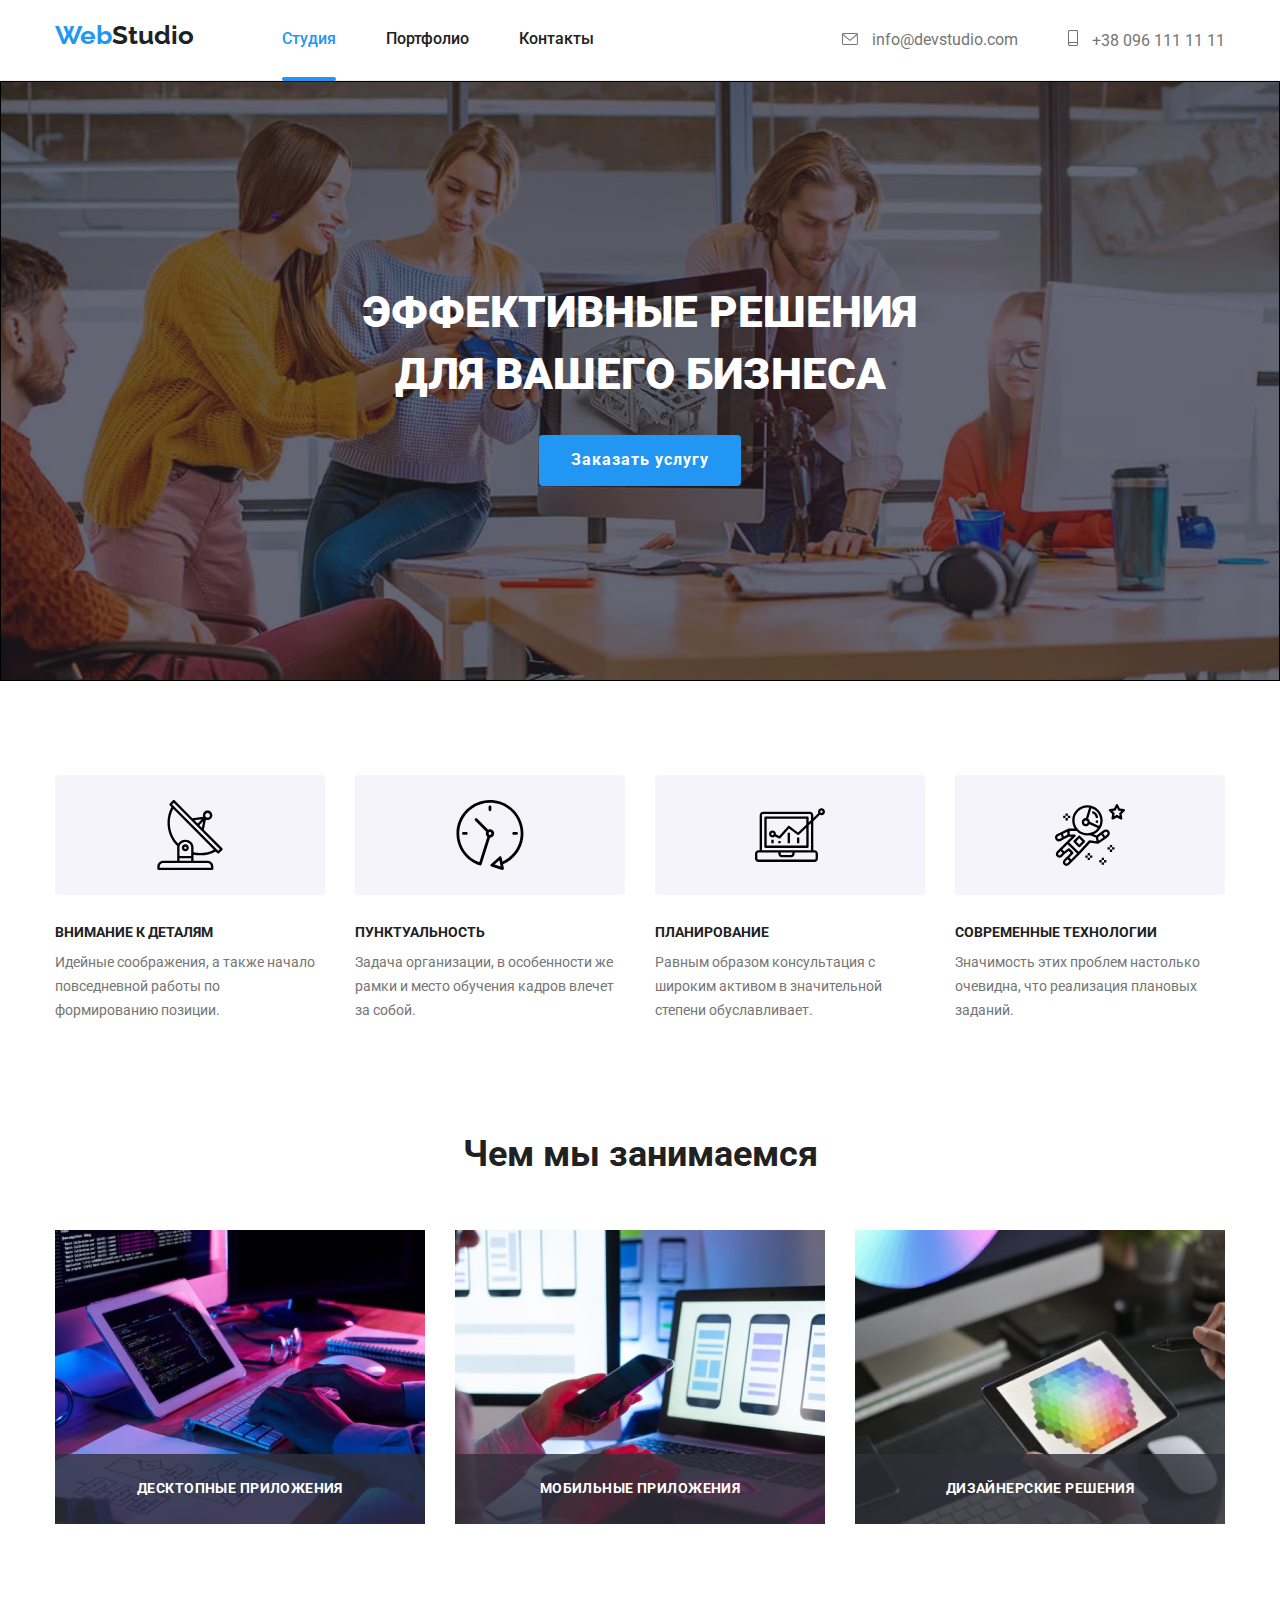
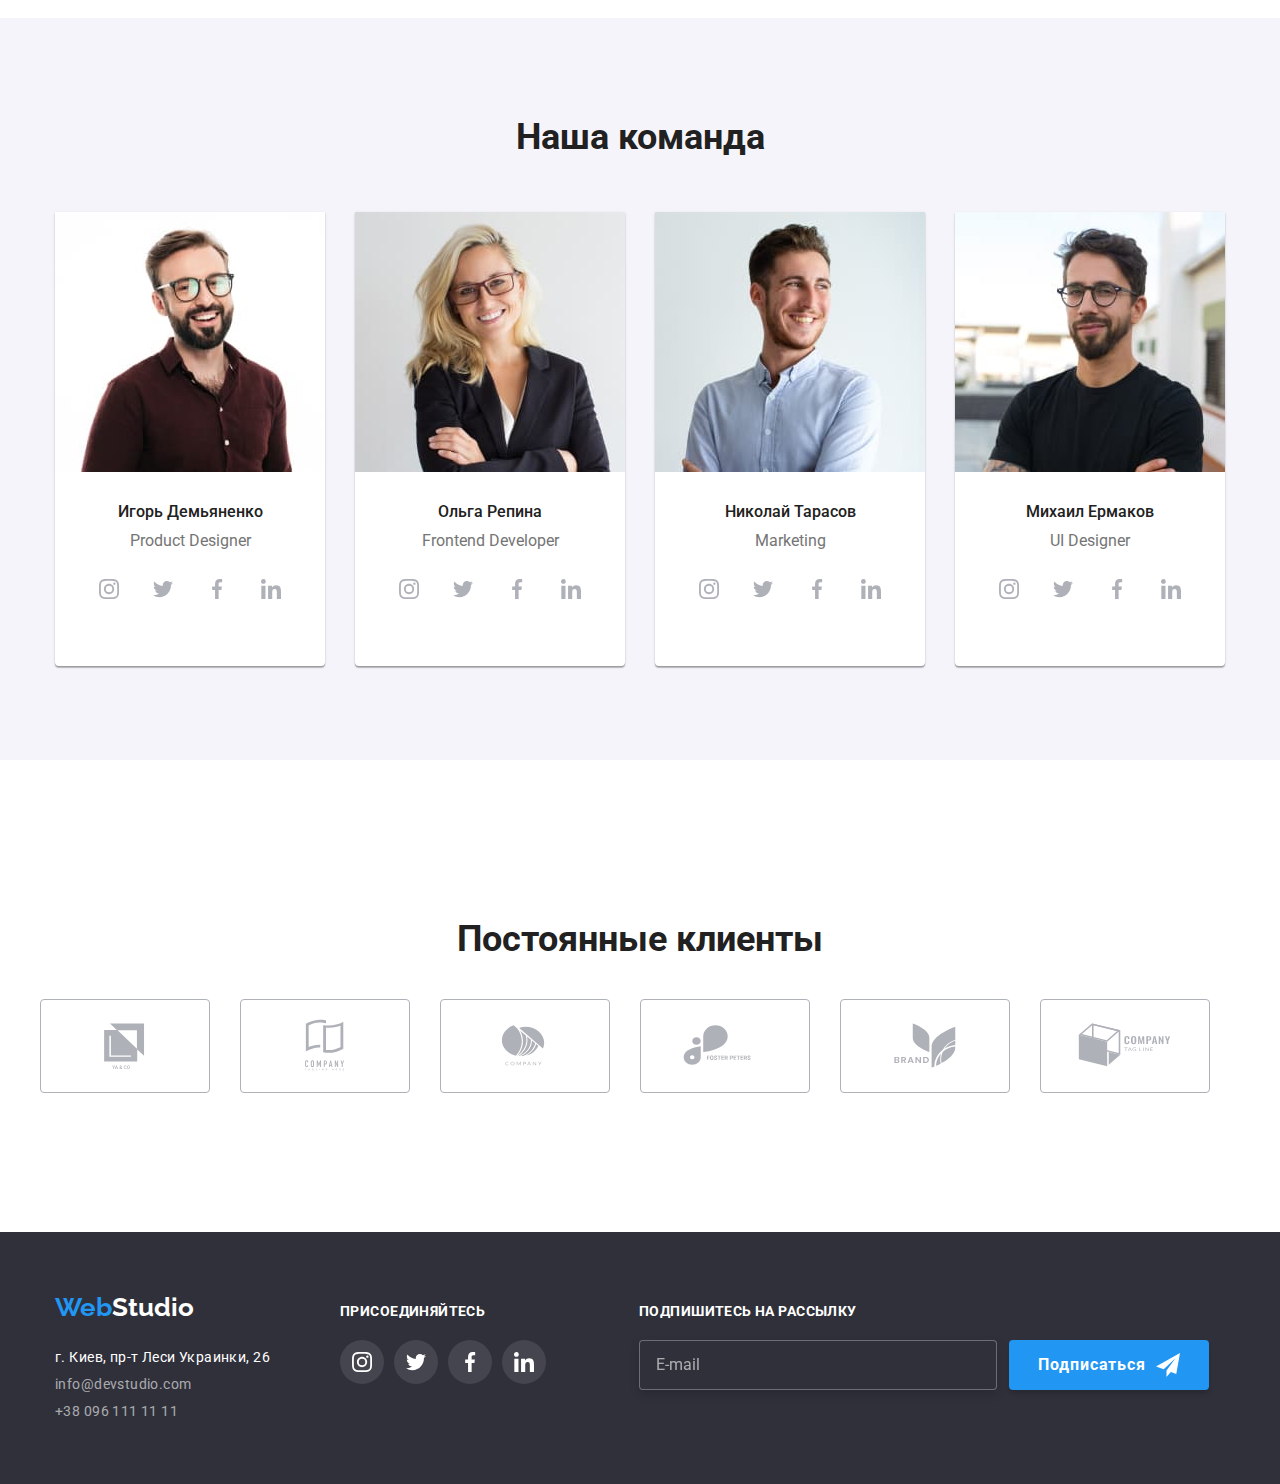
==== commit 8bdeab57: "added changes" ====
--- a/index.html
+++ b/index.html
@@ -81,7 +81,7 @@
                     <ul class="list auth-nav">
                         <li class="auth-nav__item">
                             <a href="mailto:info@devstudio.com" class="link">
-                                <svg class="auth-nav-icon" width="16px" height="12px">
+                                <svg class="auth-nav-icon desktop-envelope tablet-envelope">
                                     <use href="./images/icons.svg#icon-envelope-hover"></use>
                                 </svg>
                                 info@devstudio.com
@@ -89,7 +89,7 @@
                         </li>
                         <li class="auth-nav__item">
                             <a href="tel:+380961111111" class="link">
-                               <svg class="auth-nav-icon" width="10px" height="16px">
+                               <svg class="auth-nav-icon desktop-smartphone tablet-smartphone">
                                    <use href="./images/icons.svg#icon-smartphone"></use>
                                </svg> +38 096 111 11 11
                             </a>
--- a/css/main.min.css
+++ b/css/main.min.css
@@ -1,2 +1,2 @@
-body{background-color:#fff;color:#757575;font-family:Roboto, sans-serif}img{display:block;max-width:100%;height:auto}.container{margin-left:auto;margin-right:auto;padding:0 15px}@media screen and (min-width: 480px){.container{width:480px}}@media screen and (min-width: 768px){.container{width:768px}}@media screen and (min-width: 1200px){.container{width:1200px}}.link{color:inherit;text-decoration:none;-webkit-transition:color var(--animation-time) var(--main-timing-function);-o-transition:color var(--animation-time) var(--main-timing-function);transition:color var(--animation-time) var(--main-timing-function)}.link:hover,.link:focus{color:#2196f3}.section-title{margin-bottom:30px;font-size:36px;line-height:1.4;text-align:center;color:#212121}@media screen and (min-width: 1200px){.section-title{margin-bottom:50px}}h1,h2,h3,h4,h5,h6,p,ul{margin-top:0;margin-bottom:0}.list{list-style:none;margin:0;padding:0}.logo{color:#2196f3;font-family:Raleway, sans-serif;font-weight:bold;font-size:26px;line-height:1.2}.logo-header{color:#212121}.logo-footer{color:#fff;margin-bottom:20px}.button{display:inline-block;-webkit-border-radius:4px;border-radius:4px;border:none;color:#212121;font-family:Roboto, sans-serif;font-size:16px;line-height:1.6;cursor:pointer;text-align:center;-webkit-transition:background-color 250ms cubic-bezier(0.4, 0, 0.2, 1),color 250ms cubic-bezier(0.4, 0, 0.2, 1);-o-transition:background-color 250ms cubic-bezier(0.4, 0, 0.2, 1),color 250ms cubic-bezier(0.4, 0, 0.2, 1);transition:background-color 250ms cubic-bezier(0.4, 0, 0.2, 1),color 250ms cubic-bezier(0.4, 0, 0.2, 1)}.button-filter{font-family:Roboto, sans-serif;font-weight:500;font-size:16px;line-height:1.6;background-color:#f5f4fa;padding:6px 22px;-webkit-box-align:center;-webkit-align-items:center;-ms-flex-align:center;align-items:center}@media screen and (max-width: 767px){.button-filter:nth-child(-n+3){margin-bottom:15px}}.button-filter:focus,.button-filter:hover{background-color:#2196f3;color:#fff;-webkit-box-shadow:0px 3px 1px rgba(0,0,0,0.1),0px 1px 2px rgba(0,0,0,0.08),0px 2px 2px rgba(0,0,0,0.12);box-shadow:0px 3px 1px rgba(0,0,0,0.1),0px 1px 2px rgba(0,0,0,0.08),0px 2px 2px rgba(0,0,0,0.12)}.button-studio{font-family:Roboto, sans-serif;font-weight:bold;font-size:16px;line-height:1.9;letter-spacing:0.06em;color:#fff;background-color:#2196f3;padding:10px 32px;min-width:200px;border:none}.visually-hidden{position:absolute;clip:rect(0 0 0 0);width:1px;height:1px;margin:-1px}.page-header{border-bottom:1px solid #ececec;width:100%}.header-container{min-height:60px}@media screen and (min-width: 768px){.header-container{display:-webkit-box;display:-webkit-flex;display:-ms-flexbox;display:flex;-webkit-box-align:center;-webkit-align-items:center;-ms-flex-align:center;align-items:center}}.menu-button{position:absolute;top:10px;right:15px;z-index:100;display:-webkit-inline-box;display:-webkit-inline-flex;display:-ms-inline-flexbox;display:inline-flex;margin:0;padding:0;border:none;background-color:transparent;cursor:pointer}.menu-button:hover,.menu-button:focus{fill:#2196f3}@media screen and (min-width: 768px){.menu-button{display:none}}.menu-button .icon-cross{display:none}.menu-button.is-open .icon-cross{display:block}.menu-button.is-open .icon-menu{display:none}@media screen and (max-width: 767px){.menu-container{display:none;position:fixed;z-index:50;top:0;left:0;width:100vw;height:100vw;overflow-y:scroll;text-align:center;background-color:#fff}}@media screen and (max-width: 767px) and (min-width: 768px){.menu-container{display:-webkit-box;display:-webkit-flex;display:-ms-flexbox;display:flex;width:100%}}.menu-container.is-open{display:block}.auth-nav-icon{margin-right:10px;fill:currentColor}@media screen and (max-width: 767px){.auth-nav-icon{display:none}}@media screen and (max-width: 767px){.site-nav{font-size:40px;margin-bottom:302px}}@media screen and (min-width: 768px){.site-nav{display:-webkit-box;display:-webkit-flex;display:-ms-flexbox;display:flex;-webkit-box-align:center;-webkit-align-items:center;-ms-flex-align:center;align-items:center;-webkit-box-pack:center;-webkit-justify-content:center;-ms-flex-pack:center;justify-content:center;margin-left:88px}.site-nav .site-nav__item+.site-nav__item{margin-left:50px}}.site-nav .link{display:block;color:#212121;font-weight:500}.site-nav__link{position:relative;display:block;padding-top:15px;padding-bottom:15px;font-size:inherit}@media screen and (min-width: 768px){.site-nav__link.site-nav__link--active::after{content:"";position:absolute;left:0;bottom:-18px;width:100%;height:4px;background-color:#2196f3;-webkit-border-radius:2px;border-radius:2px;-webkit-transform:scaleX(1);-ms-transform:scaleX(1);transform:scaleX(1)}.site-nav__link::after{content:"";-webkit-transform:scaleX(0);-ms-transform:scaleX(0);transform:scaleX(0);-webkit-transition:-webkit-transform 250ms cubic-bezier(0.4, 0, 0.2, 1);transition:-webkit-transform 250ms cubic-bezier(0.4, 0, 0.2, 1);-o-transition:transform 250ms cubic-bezier(0.4, 0, 0.2, 1);transition:transform 250ms cubic-bezier(0.4, 0, 0.2, 1);transition:transform 250ms cubic-bezier(0.4, 0, 0.2, 1), -webkit-transform 250ms cubic-bezier(0.4, 0, 0.2, 1)}.site-nav__link:hover::after,.site-nav__link:focus::after{content:"";position:absolute;left:0;bottom:-18px;width:100%;height:4px;background-color:#2196f3;-webkit-border-radius:2px;border-radius:2px;-webkit-transform:scaleX(1);-ms-transform:scaleX(1);transform:scaleX(1)}}@media screen and (min-width: 768px){.mobile{display:none}}@media screen and (max-width: 767px){.navigation-box{display:none}}@media screen and (max-width: 767px){.contact-box{display:none}}@media screen and (min-width: 768px){.contact-box{margin-left:auto}}@media screen and (max-width: 767px){.auth-nav{display:-webkit-box;display:-webkit-flex;display:-ms-flexbox;display:flex;-webkit-box-orient:vertical;-webkit-box-direction:reverse;-webkit-flex-direction:column-reverse;-ms-flex-direction:column-reverse;flex-direction:column-reverse}}@media screen and (min-width: 768px){.auth-nav{display:block;margin-left:auto}}@media screen and (min-width: 1200px){.auth-nav{display:-webkit-box;display:-webkit-flex;display:-ms-flexbox;display:flex;margin-left:auto;-webkit-box-align:center;-webkit-align-items:center;-ms-flex-align:center;align-items:center}.auth-nav .auth-nav__item+.auth-nav__item{margin-left:50px}}.auth-nav .link{font-family:Roboto;font-weight:500px;line-height:1.14;letter-spacing:2%}@media screen and (min-width: 1200px){.auth-nav .link{display:-webkit-box;display:-webkit-flex;display:-ms-flexbox;display:flex;-webkit-box-align:center;-webkit-align-items:center;-ms-flex-align:center;align-items:center}}@media screen and (max-width: 767px){.auth-nav__item{line-height:1.2}.auth-nav__item:first-child{margin-bottom:64px;color:#757575;font-size:24px}.auth-nav__item:last-child{margin-bottom:32px;color:#2196f3;font-size:34px}}.mobile-social{display:-webkit-inline-box;display:-webkit-inline-flex;display:-ms-inline-flexbox;display:inline-flex}.mobile-social__link{color:#2196f3;padding-left:10px;font-size:18px;line-height:1.2}.site-nav__link.site-nav__link--active{color:#2196f3}.mobile-social__item:not(:last-child){border-right:1px solid rgba(33,33,33,0.2);padding-right:10px}.navigation{padding-top:15px;padding-bottom:15px;min-height:80px}@media screen and (min-width: 768px){.navigation{display:-webkit-box;display:-webkit-flex;display:-ms-flexbox;display:flex;-webkit-box-align:baseline;-webkit-align-items:baseline;-ms-flex-align:baseline;align-items:baseline}}.hero-section__title{color:#fff;background-color:#2f303a transparent;font-weight:900;font-size:26px;text-align:center;line-height:1.4;text-transform:uppercase;margin-bottom:30px}@media screen and (min-width: 1200px){.hero-section__title{font-size:44px;line-height:1.4}}.hero-section{background-color:#2f303a;text-align:center;max-width:480px;height:400px;padding-top:118px;padding-bottom:118px;border:solid 1px #000000;background-image:-webkit-gradient(linear, left top, left bottom, from(rgba(47,48,58,0.4)), to(rgba(47,48,58,0.4))),url(../images/hero-mobile-1x.jpg);background-image:-webkit-linear-gradient(rgba(47,48,58,0.4), rgba(47,48,58,0.4)),url(../images/hero-mobile-1x.jpg);background-image:-o-linear-gradient(rgba(47,48,58,0.4), rgba(47,48,58,0.4)),url(../images/hero-mobile-1x.jpg);background-image:linear-gradient(rgba(47,48,58,0.4), rgba(47,48,58,0.4)),url(../images/hero-mobile-1x.jpg);-webkit-background-size:cover;background-size:cover;background-repeat:no-repeat;background-position:center;margin-left:auto;margin-right:auto}@media screen and (min-device-pixel-ratio: 2), screen and (-webkit-min-device-pixel-ratio: 2), screen and (-o-min-device-pixel-ratio: 2/1), screen and (min-resolution: 192dpi), screen and (min-resolution: 2dppx){.hero-section{background-image:-webkit-gradient(linear, left top, left bottom, from(rgba(47,48,58,0.4)), to(rgba(47,48,58,0.4))),url(../images/hero-mobile-2x.jpg);background-image:-webkit-linear-gradient(rgba(47,48,58,0.4), rgba(47,48,58,0.4)),url(../images/hero-mobile-2x.jpg);background-image:-o-linear-gradient(rgba(47,48,58,0.4), rgba(47,48,58,0.4)),url(../images/hero-mobile-2x.jpg);background-image:linear-gradient(rgba(47,48,58,0.4), rgba(47,48,58,0.4)),url(../images/hero-mobile-2x.jpg)}}@media screen and (min-width: 768px){.hero-section{max-width:768px;background-image:-webkit-gradient(linear, left top, left bottom, from(rgba(47,48,58,0.4)), to(rgba(47,48,58,0.4))),url(../images/hero-tablet-1x.jpg);background-image:-webkit-linear-gradient(rgba(47,48,58,0.4), rgba(47,48,58,0.4)),url(../images/hero-tablet-1x.jpg);background-image:-o-linear-gradient(rgba(47,48,58,0.4), rgba(47,48,58,0.4)),url(../images/hero-tablet-1x.jpg);background-image:linear-gradient(rgba(47,48,58,0.4), rgba(47,48,58,0.4)),url(../images/hero-tablet-1x.jpg)}}@media screen and (min-width: 768px) and (min-device-pixel-ratio: 2), screen and (min-width: 768px) and (-webkit-min-device-pixel-ratio: 2), screen and (min-width: 768px) and (-o-min-device-pixel-ratio: 2/1), screen and (min-width: 768px) and (min-resolution: 192dpi), screen and (min-width: 768px) and (min-resolution: 2dppx){.hero-section{background-image:-webkit-gradient(linear, left top, left bottom, from(rgba(47,48,58,0.4)), to(rgba(47,48,58,0.4))),url(../images/hero-tablet-2x.jpg);background-image:-webkit-linear-gradient(rgba(47,48,58,0.4), rgba(47,48,58,0.4)),url(../images/hero-tablet-2x.jpg);background-image:-o-linear-gradient(rgba(47,48,58,0.4), rgba(47,48,58,0.4)),url(../images/hero-tablet-2x.jpg);background-image:linear-gradient(rgba(47,48,58,0.4), rgba(47,48,58,0.4)),url(../images/hero-tablet-2x.jpg)}}@media screen and (min-width: 1200px){.hero-section{max-width:1600px;padding-top:200px;padding-bottom:200px;height:600px;background-image:-webkit-gradient(linear, left top, left bottom, from(rgba(47,48,58,0.4)), to(rgba(47,48,58,0.4))),url(../images/hero-desktop-1x.jpg);background-image:-webkit-linear-gradient(rgba(47,48,58,0.4), rgba(47,48,58,0.4)),url(../images/hero-desktop-1x.jpg);background-image:-o-linear-gradient(rgba(47,48,58,0.4), rgba(47,48,58,0.4)),url(../images/hero-desktop-1x.jpg);background-image:linear-gradient(rgba(47,48,58,0.4), rgba(47,48,58,0.4)),url(../images/hero-desktop-1x.jpg)}}@media screen and (min-width: 1200px) and (min-device-pixel-ratio: 2), screen and (min-width: 1200px) and (-webkit-min-device-pixel-ratio: 2), screen and (min-width: 1200px) and (-o-min-device-pixel-ratio: 2/1), screen and (min-width: 1200px) and (min-resolution: 192dpi), screen and (min-width: 1200px) and (min-resolution: 2dppx){.hero-section{background-image:-webkit-gradient(linear, left top, left bottom, from(rgba(47,48,58,0.4)), to(rgba(47,48,58,0.4))),url(../images/hero-desktop-2x.jpg);background-image:-webkit-linear-gradient(rgba(47,48,58,0.4), rgba(47,48,58,0.4)),url(../images/hero-desktop-2x.jpg);background-image:-o-linear-gradient(rgba(47,48,58,0.4), rgba(47,48,58,0.4)),url(../images/hero-desktop-2x.jpg);background-image:linear-gradient(rgba(47,48,58,0.4), rgba(47,48,58,0.4)),url(../images/hero-desktop-2x.jpg)}}.why-us-section{padding-top:60px;padding-bottom:60px}@media screen and (min-width: 1200px){.why-us-section{padding-top:94px;padding-top:94px}}.characteristics__box{display:-webkit-box;display:-webkit-flex;display:-ms-flexbox;display:flex;-webkit-box-pack:center;-webkit-justify-content:center;-ms-flex-pack:center;justify-content:center;-webkit-box-align:center;-webkit-align-items:center;-ms-flex-align:center;align-items:center;height:120px;margin-bottom:30px;background-color:#f5f4fa;-webkit-border-radius:4px;border-radius:4px}@media screen and (max-width: 767px){.characteristics__box{max-width:450px}}@media screen and (min-width: 768px){.characteristics__box{width:354px}}@media screen and (min-width: 1200px){.characteristics__box{width:270px}}@media screen and (min-width: 768px){.characteristics{display:-webkit-box;display:-webkit-flex;display:-ms-flexbox;display:flex;-webkit-flex-wrap:wrap;-ms-flex-wrap:wrap;flex-wrap:wrap;margin:-15px}}@media screen and (min-width: 1200px){.characteristics{-webkit-flex-wrap:nowrap;-ms-flex-wrap:nowrap;flex-wrap:nowrap}}@media screen and (min-width: 768px){.characteristics .characteristics__item{-webkit-flex-basis:-webkit-calc((100% - 4 * 15px) / 2);-ms-flex-preferred-size:calc((100% - 4 * 15px) / 2);flex-basis:calc((100% - 4 * 15px) / 2);margin:15px}}@media screen and (max-width: 767px){.characteristics .characteristics__item:not(:last-child){margin-bottom:30px}}@media screen and (max-width: 767px) and (min-width: 1200px){.characteristics .characteristics__item:not(:last-child){margin-right:30px}}.characteristics .characteristics__paragraph{color:#757575;font-size:14px;line-height:1.7}.characteristics .characteristics__title{color:#212121;font-size:14px;line-height:1.14;text-transform:uppercase;margin-bottom:10px}.our-work-section{padding-top:47px;padding-bottom:94px}@media screen and (max-width: 1199px){.our-work-section{display:none}}.our-work-list__item{width:370px;position:relative}.our-work-list__title{position:absolute;bottom:0;width:100%;padding-top:27px;padding-bottom:27px;background-color:rgba(47,48,58,0.8);color:#fff;font-size:14px;line-height:1.14;text-align:center;letter-spacing:0.03em;text-transform:uppercase}.our-work-list{display:-webkit-box;display:-webkit-flex;display:-ms-flexbox;display:flex}.our-work-list .our-work-list__item+.our-work-list__item{margin-left:30px}.our-team-section{padding-top:60px;padding-bottom:60px;background-color:#f5f4fa}@media screen and (min-width: 1200px){.our-team-section{padding-top:94px;padding-bottom:94px}}.our-team-section__title{font-size:36px;line-height:42px;text-align:center;color:#212121;margin-bottom:50px}.our-team-list__item{background-color:#fff;-webkit-box-shadow:0px 1px 3px rgba(0,0,0,0.12),0px 1px 1px rgba(0,0,0,0.14),0px 2px 1px rgba(0,0,0,0.2);box-shadow:0px 1px 3px rgba(0,0,0,0.12),0px 1px 1px rgba(0,0,0,0.14),0px 2px 1px rgba(0,0,0,0.2);-webkit-border-radius:0px 0px 4px 4px;border-radius:0px 0px 4px 4px;max-width:450px;width:100%;max-height:622px;padding-bottom:30px}@media screen and (max-width: 767px){.our-team-list__item:not(:last-child){margin-bottom:30px}}@media screen and (min-width: 768px) and (max-width: 1199px){.our-team-list__item{-webkit-flex-basis:-webkit-calc((100% - 4 * 15px) / 2);-ms-flex-preferred-size:calc((100% - 4 * 15px) / 2);flex-basis:calc((100% - 4 * 15px) / 2);margin:15px;max-width:354px;min-height:536px}}@media screen and (min-width: 1200px){.our-team-list__item{-webkit-flex-wrap:nowrap;-ms-flex-wrap:nowrap;flex-wrap:nowrap;min-height:428px;min-width:270px}}@media screen and (min-width: 768px){.our-team-list{display:-webkit-box;display:-webkit-flex;display:-ms-flexbox;display:flex}}@media screen and (min-width: 768px) and (max-width: 1199px){.our-team-list{-webkit-flex-wrap:wrap;-ms-flex-wrap:wrap;flex-wrap:wrap;margin:-15px}}@media screen and (min-width: 1200px){.our-team-list .our-team-list__item+.our-team-list__item{margin-left:30px}}.our-team-list__title{color:#212121;font-weight:500;font-size:16px;line-height:1.2;text-align:center;margin-bottom:10px;margin-top:30px}.our-team-list__text{line-height:1.2;text-align:center}.our-team-contacts{display:-webkit-box;display:-webkit-flex;display:-ms-flexbox;display:flex;-webkit-box-pack:center;-webkit-justify-content:center;-ms-flex-pack:center;justify-content:center;-webkit-box-align:center;-webkit-align-items:center;-ms-flex-align:center;align-items:center;padding-bottom:25px;padding-top:16px}.our-team-contacts__item{width:44px;height:44px}.our-team-contacts__item:not(:last-child){margin-right:10px}.our-team-contacts__link{display:-webkit-box;display:-webkit-flex;display:-ms-flexbox;display:flex;width:100%;height:100%;-webkit-box-pack:center;-webkit-justify-content:center;-ms-flex-pack:center;justify-content:center;-webkit-box-align:center;-webkit-align-items:center;-ms-flex-align:center;align-items:center;fill:#afb1b8;-webkit-border-radius:50px;border-radius:50px;-webkit-transition:fill 250ms cubic-bezier(0.4, 0, 0.2, 1),background-color 250ms cubic-bezier(0.4, 0, 0.2, 1);-o-transition:fill 250ms cubic-bezier(0.4, 0, 0.2, 1),background-color 250ms cubic-bezier(0.4, 0, 0.2, 1);transition:fill 250ms cubic-bezier(0.4, 0, 0.2, 1),background-color 250ms cubic-bezier(0.4, 0, 0.2, 1)}.our-team-contacts__link:hover{fill:#fff;background-color:#2196f3;-webkit-border-radius:50px;border-radius:50px}.clients-section{padding-top:60px;padding-bottom:60px;text-align:center}@media screen and (min-width: 1200px){.clients-section{margin-top:94px;margin-bottom:94px}}.clients-list{display:-webkit-box;display:-webkit-flex;display:-ms-flexbox;display:flex;-webkit-flex-wrap:wrap;-ms-flex-wrap:wrap;flex-wrap:wrap;margin:-15px}@media screen and (min-width: 1200px){.clients-list{-webkit-flex-wrap:nowrap;-ms-flex-wrap:nowrap;flex-wrap:nowrap}}.clients-list__item{margin:15px}@media screen and (max-width: 767px){.clients-list__item{-webkit-flex-basis:-webkit-calc((100% - 4 * 15px) / 2);-ms-flex-preferred-size:calc((100% - 4 * 15px) / 2);flex-basis:calc((100% - 4 * 15px) / 2)}}@media screen and (min-width: 768px) and (max-width: 1199px){.clients-list__item{-webkit-flex-basis:-webkit-calc((100% - 6 * 15px) / 3);-ms-flex-preferred-size:calc((100% - 6 * 15px) / 3);flex-basis:calc((100% - 6 * 15px) / 3)}}@media screen and (min-width: 1200px){.clients-list__item{margin:0}.clients-list__item:not(:last-child){margin-right:30px}}.clients-list__link{display:-webkit-box;display:-webkit-flex;display:-ms-flexbox;display:flex;-webkit-box-pack:center;-webkit-justify-content:center;-ms-flex-pack:center;justify-content:center;-webkit-box-align:center;-webkit-align-items:center;-ms-flex-align:center;align-items:center;padding-top:16px;padding-bottom:16px;max-width:210px;width:100%;height:100%;fill:#afb1b8;border:1px solid #afb1b8;-webkit-border-radius:4px;border-radius:4px;-webkit-transition:fill 250ms cubic-bezier(0.4, 0, 0.2, 1);-o-transition:fill 250ms cubic-bezier(0.4, 0, 0.2, 1);transition:fill 250ms cubic-bezier(0.4, 0, 0.2, 1)}@media screen and (min-width: 768px){.clients-list__link{padding-left:60px;padding-right:60px;max-width:226px}}@media screen and (min-width: 1200px){.clients-list__link{padding-left:32px;padding-right:32px;max-width:170px}}.clients-list__link:hover,.clients-list__link:focus{fill:#2196f3;border:1px solid #2196f3}.footer-section{padding-top:60px;padding-bottom:60px;background-color:#2f303a}@media screen and (min-width: 768px){.footer-section{display:-webkit-box;display:-webkit-flex;display:-ms-flexbox;display:flex}}.footer-section__container{padding-left:15px;padding-right:15px}@media screen and (min-width: 768px){.footer-section__container{display:-webkit-box;display:-webkit-flex;display:-ms-flexbox;display:flex;-webkit-flex-wrap:wrap;-ms-flex-wrap:wrap;flex-wrap:wrap;-webkit-box-align:baseline;-webkit-align-items:baseline;-ms-flex-align:baseline;align-items:baseline}}@media screen and (min-width: 1200px){.footer-section__container{-webkit-flex-wrap:nowrap;-ms-flex-wrap:nowrap;flex-wrap:nowrap}}@media screen and (max-width: 1199px){.footer-section__container{-webkit-box-pack:space-evenly;-webkit-justify-content:space-evenly;-ms-flex-pack:space-evenly;justify-content:space-evenly;text-align:center}}.address-section{height:81px;font-style:normal;line-height:1.7}@media screen and (max-width: 1199px){.address-section{margin-bottom:60px}}.address-list{display:block}.address-list:not(:last-child){margin-bottom:8px}@media screen and (min-width: 1200px){.address-list:not(:last-child){margin-bottom:9px}}.address-map{color:#fff;line-height:1.7;text-decoration:none}.address-list__link{color:#fff;font-size:14px;line-height:1.7;letter-spacing:0.03em}.address-list__contacts{color:rgba(255,255,255,0.6);margin-top:9px;font-size:14px;line-height:1.7;letter-spacing:0.03em;text-decoration:none}.footer-contacts .logo{display:block;margin-bottom:20px}@media screen and (min-width: 1200px){.footer-social-links{margin-left:70px;margin-right:93px}}.footer-social-links__title{font-family:Roboto;font-style:normal;font-weight:bold;font-size:14px;line-height:1.3;letter-spacing:0.03em;text-transform:uppercase;color:#ffffff;margin-bottom:20px}.footer-social-list{display:-webkit-box;display:-webkit-flex;display:-ms-flexbox;display:flex;-webkit-box-pack:center;-webkit-justify-content:center;-ms-flex-pack:center;justify-content:center}@media screen and (max-width: 767px){.footer-social-list{margin-bottom:60px}}.footer-social-list__item{height:44px;width:44px}.footer-social-list__item:not(:last-child){margin-right:10px}.footer-social-list__link{display:-webkit-box;display:-webkit-flex;display:-ms-flexbox;display:flex;-webkit-box-align:center;-webkit-align-items:center;-ms-flex-align:center;align-items:center;-webkit-box-pack:center;-webkit-justify-content:center;-ms-flex-pack:center;justify-content:center;width:100%;height:100%;background-color:rgba(255,255,255,0.1);-webkit-border-radius:50px;border-radius:50px;-webkit-transition:fill 250ms cubic-bezier(0.4, 0, 0.2, 1),background-color 250ms cubic-bezier(0.4, 0, 0.2, 1);-o-transition:fill 250ms cubic-bezier(0.4, 0, 0.2, 1),background-color 250ms cubic-bezier(0.4, 0, 0.2, 1);transition:fill 250ms cubic-bezier(0.4, 0, 0.2, 1),background-color 250ms cubic-bezier(0.4, 0, 0.2, 1)}.footer-social-list__link:hover,.footer-social-list__link:focus{fill:#fff;background-color:#2196f3;-webkit-border-radius:50px;border-radius:50px}.footer-social-list__icon{fill:#fff}@media screen and (min-width: 1200px){.subscription{display:-webkit-box;display:-webkit-flex;display:-ms-flexbox;display:flex;-webkit-box-align:end;-webkit-align-items:flex-end;-ms-flex-align:end;align-items:flex-end}}.subscription__title{font-family:Roboto;font-style:normal;font-weight:bold;font-size:14px;line-height:1.14;letter-spacing:0.03em;text-transform:uppercase;color:#ffffff}.subscription__input-footer{margin-top:20px;width:100%;min-height:50px;background:#2f303a;color:#fff;border:1px solid rgba(255,255,255,0.3);-webkit-box-sizing:border-box;box-sizing:border-box;-webkit-filter:drop-shadow(0px 4px 4px rgba(0,0,0,0.15));filter:drop-shadow(0px 4px 4px rgba(0,0,0,0.15));-webkit-border-radius:4px;border-radius:4px;font-family:Roboto;font-style:normal;font-weight:normal;font-size:16px;line-height:1.25;padding-left:16px;padding-top:14px;padding-bottom:14px;-webkit-transition:fill 250ms cubic-bezier(0.4, 0, 0.2, 1),background-color 250ms cubic-bezier(0.4, 0, 0.2, 1);-o-transition:fill 250ms cubic-bezier(0.4, 0, 0.2, 1),background-color 250ms cubic-bezier(0.4, 0, 0.2, 1);transition:fill 250ms cubic-bezier(0.4, 0, 0.2, 1),background-color 250ms cubic-bezier(0.4, 0, 0.2, 1)}@media screen and (min-width: 768px){.subscription__input-footer{width:450px}}@media screen and (max-width: 1199px){.subscription__input-footer{margin-bottom:20px}}@media screen and (min-width: 1200px){.subscription__input-footer{width:358px;margin-right:12px}}.subscription__input-footer:focus,.subscription__input-footer:hover{border-color:#2196f3}.subscription__input-footer::-webkit-input-placeholder{color:rgba(255,255,255,0.6)}.subscription__input-footer:-ms-input-placeholder{color:rgba(255,255,255,0.6)}.subscription__input-footer::-ms-input-placeholder{color:rgba(255,255,255,0.6)}.subscription__input-footer::placeholder{color:rgba(255,255,255,0.6)}.button-form{display:-webkit-box;display:-webkit-flex;display:-ms-flexbox;display:flex;-webkit-box-align:center;-webkit-align-items:center;-ms-flex-align:center;align-items:center;-webkit-box-pack:center;-webkit-justify-content:center;-ms-flex-pack:center;justify-content:center;min-width:200px;min-height:50px;background:#2196f3;-webkit-box-shadow:0px 4px 4px rgba(0,0,0,0.15);box-shadow:0px 4px 4px rgba(0,0,0,0.15);-webkit-border-radius:4px;border-radius:4px;border:none;font-family:Roboto;font-style:normal;font-weight:bold;font-size:16px;line-height:1.9;letter-spacing:0.06em;color:#ffffff;padding:0;margin-left:auto;margin-right:auto;cursor:pointer}.subscription__icon{fill:#fff;margin-left:10px}.backdrop{position:fixed;top:0;left:0;width:100%;height:100%;background-color:rgba(0,0,0,0.2);visibility:visible;opacity:1;overflow-y:scroll}@media screen and (max-width: 767px){.backdrop{padding-top:93px;padding-left:15px;padding-right:15px}}.backdrop.is-hidden{opacity:0;pointer-events:none;visibility:hidden}.backdrop.is-hidden .modal-window{-webkit-transform:translate(-50%, -50%) scale(0.9);-ms-transform:translate(-50%, -50%) scale(0.9);transform:translate(-50%, -50%) scale(0.9)}.modal-window{position:relative;width:450px;min-height:609px;padding:40px;z-index:2;background:#fff;-webkit-box-shadow:0px 1px 3px rgba(0,0,0,0.12),0px 1px 1px rgba(0,0,0,0.14),0px 2px 1px rgba(0,0,0,0.2);box-shadow:0px 1px 3px rgba(0,0,0,0.12),0px 1px 1px rgba(0,0,0,0.14),0px 2px 1px rgba(0,0,0,0.2);-webkit-border-radius:4px;border-radius:4px}@media screen and (min-width: 320px) and (max-width: 480px){.modal-window{min-width:290px;max-width:450px;width:100%}}@media screen and (min-width: 768px){.modal-window{position:absolute;top:50%;left:50%;-webkit-transform:translate(-50%, -50%) scale(1);-ms-transform:translate(-50%, -50%) scale(1);transform:translate(-50%, -50%) scale(1);-webkit-transition:-webkit-transform 250ms cubic-bezier(0.4, 0, 0.2, 1);transition:-webkit-transform 250ms cubic-bezier(0.4, 0, 0.2, 1);-o-transition:transform 250ms cubic-bezier(0.4, 0, 0.2, 1);transition:transform 250ms cubic-bezier(0.4, 0, 0.2, 1);transition:transform 250ms cubic-bezier(0.4, 0, 0.2, 1), -webkit-transform 250ms cubic-bezier(0.4, 0, 0.2, 1)}}@media screen and (min-width: 1200px){.modal-window{min-height:581px;min-width:528px}}.close-btn{position:absolute;top:8px;right:8px;width:30px;height:30px;background-color:#fff;border:1px solid rgba(0,0,0,0.1);-webkit-border-radius:50px;border-radius:50px;-webkit-transition:-webkit-transform 250ms cubic-bezier(0.4, 0, 0.2, 1);transition:-webkit-transform 250ms cubic-bezier(0.4, 0, 0.2, 1);-o-transition:transform 250ms cubic-bezier(0.4, 0, 0.2, 1);transition:transform 250ms cubic-bezier(0.4, 0, 0.2, 1);transition:transform 250ms cubic-bezier(0.4, 0, 0.2, 1), -webkit-transform 250ms cubic-bezier(0.4, 0, 0.2, 1)}.close-btn:hover,.close-btn:focus{background-color:#2196f3}.request-form__title{display:block;font-weight:bold;font-size:20px;line-height:1.15;text-align:center;letter-spacing:0.03em;color:#212121;margin-bottom:12px}.request-form__field{display:-webkit-box;display:-webkit-flex;display:-ms-flexbox;display:flex;-webkit-box-orient:vertical;-webkit-box-direction:normal;-webkit-flex-direction:column;-ms-flex-direction:column;flex-direction:column;margin-bottom:10px;font-size:12px;line-height:1.16;letter-spacing:0.01em;color:#757575}.request-form-box__input{width:100%;height:40px;padding-left:42px;border:1px solid rgba(33,33,33,0.2);-webkit-box-sizing:border-box;box-sizing:border-box;-webkit-border-radius:4px;border-radius:4px;outline:none;-webkit-transition:-webkit-transform 250ms cubic-bezier(0.4, 0, 0.2, 1);transition:-webkit-transform 250ms cubic-bezier(0.4, 0, 0.2, 1);-o-transition:transform 250ms cubic-bezier(0.4, 0, 0.2, 1);transition:transform 250ms cubic-bezier(0.4, 0, 0.2, 1);transition:transform 250ms cubic-bezier(0.4, 0, 0.2, 1), -webkit-transform 250ms cubic-bezier(0.4, 0, 0.2, 1)}.request-form-box__input:focus{border:1px solid #2196f3}.request-form-box__input:focus+.request-form-box__icon{fill:#2196f3}.request-form-box{position:relative}.request-form-box__icon{position:absolute;display:block;-webkit-transform:translateY(-50%);-ms-transform:translateY(-50%);transform:translateY(-50%);left:12px;top:50%;fill:#212121;cursor:pointer;-webkit-transition:fill 250ms cubic-bezier(0.4, 0, 0.2, 1),background-color 250ms cubic-bezier(0.4, 0, 0.2, 1);-o-transition:fill 250ms cubic-bezier(0.4, 0, 0.2, 1),background-color 250ms cubic-bezier(0.4, 0, 0.2, 1);transition:fill 250ms cubic-bezier(0.4, 0, 0.2, 1),background-color 250ms cubic-bezier(0.4, 0, 0.2, 1)}.request-form-box__icon:focus{fill:#2196f3}.request-form__subtitle{margin-bottom:4px}.request-form__textarea{resize:none;padding:12px 16px;width:100%;height:120px;font-size:12px;line-height:1.17;letter-spacing:0.01em;outline:none;-webkit-transition:-webkit-transform 250ms cubic-bezier(0.4, 0, 0.2, 1) background-color 250ms cubic-bezier(0.4, 0, 0.2, 1);transition:-webkit-transform 250ms cubic-bezier(0.4, 0, 0.2, 1) background-color 250ms cubic-bezier(0.4, 0, 0.2, 1);-o-transition:transform 250ms cubic-bezier(0.4, 0, 0.2, 1) background-color 250ms cubic-bezier(0.4, 0, 0.2, 1);transition:transform 250ms cubic-bezier(0.4, 0, 0.2, 1) background-color 250ms cubic-bezier(0.4, 0, 0.2, 1);transition:transform 250ms cubic-bezier(0.4, 0, 0.2, 1) background-color 250ms cubic-bezier(0.4, 0, 0.2, 1), -webkit-transform 250ms cubic-bezier(0.4, 0, 0.2, 1) background-color 250ms cubic-bezier(0.4, 0, 0.2, 1)}.request-form__textarea:focus{border:1px solid #2196f3}.request-form__textarea::-webkit-input-placeholder{color:rgba(117,117,117,0.5)}.request-form__textarea:-ms-input-placeholder{color:rgba(117,117,117,0.5)}.request-form__textarea::-ms-input-placeholder{color:rgba(117,117,117,0.5)}.request-form__textarea::placeholder{color:rgba(117,117,117,0.5)}.policy-box{font-size:11px;line-height:1.2;display:-webkit-box;display:-webkit-flex;display:-ms-flexbox;display:flex;-webkit-box-align:center;-webkit-align-items:center;-ms-flex-align:center;align-items:center;padding-left:14px;margin-top:20px;cursor:pointer}@media screen and (min-width: 1200px){.policy-box{font-size:14px;line-height:1.7}}.btn-checkbox{display:-webkit-box;display:-webkit-flex;display:-ms-flexbox;display:flex;-webkit-box-align:center;-webkit-align-items:center;-ms-flex-align:center;align-items:center;-webkit-box-pack:center;-webkit-justify-content:center;-ms-flex-pack:center;justify-content:center;font-weight:bold;font-size:16px;line-height:1.9;color:#fff;border:none;background-color:#2196f3;-webkit-box-shadow:0px 4px 4px rgba(0,0,0,0.15);box-shadow:0px 4px 4px rgba(0,0,0,0.15);-webkit-border-radius:4px;border-radius:4px;min-width:200px;min-height:50px;padding-left:10px 55px;margin-top:30px;margin-left:auto;margin-right:auto;cursor:pointer}.policy-checkbox{width:16px;height:15px;position:absolute;clip:rect(0 0 0 0);width:1px;height:1px;margin:-1px}.policy-checkbox:checked+.policy-box__icon{background-color:#2196f3;border-color:#2196f3}.policy-box__icon{fill:#fff;border:0.14563em solid #212121;-webkit-border-radius:2px;border-radius:2px}.policy-box__title{-webkit-box-align:center;-webkit-align-items:center;-ms-flex-align:center;align-items:center;-webkit-box-pack:center;-webkit-justify-content:center;-ms-flex-pack:center;justify-content:center;margin-left:7px}.policy-box__link{color:#2196f3}
+body{background-color:#fff;color:#757575;font-family:Roboto, sans-serif}img{display:block;max-width:100%;height:auto}.container{margin-left:auto;margin-right:auto;padding:0 15px}@media screen and (min-width: 480px){.container{width:480px}}@media screen and (min-width: 768px){.container{width:768px}}@media screen and (min-width: 1200px){.container{width:1200px}}.link{color:inherit;text-decoration:none;-webkit-transition:color var(--animation-time) var(--main-timing-function);-o-transition:color var(--animation-time) var(--main-timing-function);transition:color var(--animation-time) var(--main-timing-function)}.link:hover,.link:focus{color:#2196f3}.section-title{margin-bottom:30px;font-size:36px;line-height:1.4;text-align:center;color:#212121}@media screen and (min-width: 1200px){.section-title{margin-bottom:50px}}h1,h2,h3,h4,h5,h6,p,ul{margin-top:0;margin-bottom:0}.list{list-style:none;margin:0;padding:0}.logo{color:#2196f3;font-family:Raleway, sans-serif;font-weight:bold;font-size:26px;line-height:1.2}.logo-header{color:#212121}.logo-footer{color:#fff;margin-bottom:20px}.button{display:inline-block;-webkit-border-radius:4px;border-radius:4px;border:none;color:#212121;font-family:Roboto, sans-serif;font-size:16px;line-height:1.6;cursor:pointer;text-align:center;-webkit-transition:background-color 250ms cubic-bezier(0.4, 0, 0.2, 1),color 250ms cubic-bezier(0.4, 0, 0.2, 1);-o-transition:background-color 250ms cubic-bezier(0.4, 0, 0.2, 1),color 250ms cubic-bezier(0.4, 0, 0.2, 1);transition:background-color 250ms cubic-bezier(0.4, 0, 0.2, 1),color 250ms cubic-bezier(0.4, 0, 0.2, 1)}.button-filter{font-family:Roboto, sans-serif;font-weight:500;font-size:16px;line-height:1.6;background-color:#f5f4fa;padding:6px 22px;-webkit-box-align:center;-webkit-align-items:center;-ms-flex-align:center;align-items:center}@media screen and (max-width: 767px){.button-filter:nth-child(-n+3){margin-bottom:15px}}.button-filter:focus,.button-filter:hover{background-color:#2196f3;color:#fff;-webkit-box-shadow:0px 3px 1px rgba(0,0,0,0.1),0px 1px 2px rgba(0,0,0,0.08),0px 2px 2px rgba(0,0,0,0.12);box-shadow:0px 3px 1px rgba(0,0,0,0.1),0px 1px 2px rgba(0,0,0,0.08),0px 2px 2px rgba(0,0,0,0.12)}.button-studio{font-family:Roboto, sans-serif;font-weight:bold;font-size:16px;line-height:1.9;letter-spacing:0.06em;color:#fff;background-color:#2196f3;padding:10px 32px;min-width:200px;border:none}.visually-hidden{position:absolute;clip:rect(0 0 0 0);width:1px;height:1px;margin:-1px}.page-header{border-bottom:1px solid #ececec;width:100%}.header-container{min-height:60px}@media screen and (min-width: 768px){.header-container{display:-webkit-box;display:-webkit-flex;display:-ms-flexbox;display:flex;-webkit-box-align:center;-webkit-align-items:center;-ms-flex-align:center;align-items:center}}.menu-button{position:absolute;top:10px;right:15px;z-index:100;display:-webkit-inline-box;display:-webkit-inline-flex;display:-ms-inline-flexbox;display:inline-flex;margin:0;padding:0;border:none;background-color:transparent;cursor:pointer}.menu-button:hover,.menu-button:focus{fill:#2196f3}@media screen and (min-width: 768px){.menu-button{display:none}}.menu-button .icon-cross{display:none}.menu-button.is-open .icon-cross{display:block}.menu-button.is-open .icon-menu{display:none}@media screen and (max-width: 767px){.menu-container{display:none;position:fixed;z-index:50;top:0;left:0;width:100vw;height:100vw;overflow-y:scroll;text-align:center;background-color:#fff}}@media screen and (min-width: 768px){.menu-container{display:-webkit-box;display:-webkit-flex;display:-ms-flexbox;display:flex;width:100%}}.menu-container.is-open{display:block}.auth-nav-icon{margin-right:10px;fill:currentColor}@media screen and (max-width: 1199px){.auth-nav-icon.tablet-envelope{width:14px;height:10px}.auth-nav-icon.tablet-smartphone{width:10px;height:14px}}@media screen and (min-width: 1200px){.auth-nav-icon.desktop-envelope{width:16px;height:12px}.auth-nav-icon.desktop-smartphone{width:10px;height:16px}}@media screen and (max-width: 767px){.auth-nav-icon{display:none}}@media screen and (max-width: 767px){.site-nav{font-size:40px;margin-bottom:302px}}@media screen and (min-width: 768px){.site-nav{display:-webkit-box;display:-webkit-flex;display:-ms-flexbox;display:flex;-webkit-box-align:center;-webkit-align-items:center;-ms-flex-align:center;align-items:center;-webkit-box-pack:center;-webkit-justify-content:center;-ms-flex-pack:center;justify-content:center;margin-left:88px}.site-nav .site-nav__item+.site-nav__item{margin-left:50px}}.site-nav .link{display:block;color:#212121;font-weight:500}.site-nav__link{position:relative;display:block;padding-top:15px;padding-bottom:15px;font-size:inherit}@media screen and (min-width: 768px){.site-nav__link.site-nav__link--active::after{content:"";position:absolute;left:0;bottom:-18px;width:100%;height:4px;background-color:#2196f3;-webkit-border-radius:2px;border-radius:2px;-webkit-transform:scaleX(1);-ms-transform:scaleX(1);transform:scaleX(1)}.site-nav__link::after{content:"";-webkit-transform:scaleX(0);-ms-transform:scaleX(0);transform:scaleX(0);-webkit-transition:-webkit-transform 250ms cubic-bezier(0.4, 0, 0.2, 1);transition:-webkit-transform 250ms cubic-bezier(0.4, 0, 0.2, 1);-o-transition:transform 250ms cubic-bezier(0.4, 0, 0.2, 1);transition:transform 250ms cubic-bezier(0.4, 0, 0.2, 1);transition:transform 250ms cubic-bezier(0.4, 0, 0.2, 1), -webkit-transform 250ms cubic-bezier(0.4, 0, 0.2, 1)}.site-nav__link:hover::after,.site-nav__link:focus::after{content:"";position:absolute;left:0;bottom:-18px;width:100%;height:4px;background-color:#2196f3;-webkit-border-radius:2px;border-radius:2px;-webkit-transform:scaleX(1);-ms-transform:scaleX(1);transform:scaleX(1)}}@media screen and (min-width: 768px){.mobile{display:none}}@media screen and (max-width: 767px){.navigation-box{display:none}}@media screen and (max-width: 767px){.contact-box{display:none}}@media screen and (min-width: 768px){.contact-box{margin-left:auto}}@media screen and (min-width: 768px) and (max-width: 1199px){.auth-nav:not(:last-child){margin-bottom:10px}}@media screen and (max-width: 767px){.auth-nav{display:-webkit-box;display:-webkit-flex;display:-ms-flexbox;display:flex;-webkit-box-orient:vertical;-webkit-box-direction:reverse;-webkit-flex-direction:column-reverse;-ms-flex-direction:column-reverse;flex-direction:column-reverse}}@media screen and (min-width: 768px){.auth-nav{display:block;margin-left:auto}}@media screen and (min-width: 1200px){.auth-nav{display:-webkit-box;display:-webkit-flex;display:-ms-flexbox;display:flex;margin-left:auto;-webkit-box-align:center;-webkit-align-items:center;-ms-flex-align:center;align-items:center}.auth-nav .auth-nav__item+.auth-nav__item{margin-left:50px}}@media screen and (min-width: 768px) and (max-width: 1199px){.auth-nav__item:not(:last-child){margin-bottom:10px}}@media screen and (max-width: 767px){.auth-nav__item{line-height:1.2}.auth-nav__item:first-child{margin-bottom:64px;color:#757575;font-size:24px}.auth-nav__item:last-child{margin-bottom:32px;color:#2196f3;font-size:34px}}.mobile-social{display:-webkit-inline-box;display:-webkit-inline-flex;display:-ms-inline-flexbox;display:inline-flex}.mobile-social__link{color:#2196f3;padding-left:10px;font-size:18px;line-height:1.2}.site-nav__link.site-nav__link--active{color:#2196f3}.mobile-social__item:not(:last-child){border-right:1px solid rgba(33,33,33,0.2);padding-right:10px}.navigation{padding-top:15px;padding-bottom:15px;min-height:80px}@media screen and (min-width: 768px){.navigation{display:-webkit-box;display:-webkit-flex;display:-ms-flexbox;display:flex;-webkit-box-align:baseline;-webkit-align-items:baseline;-ms-flex-align:baseline;align-items:baseline}}.hero-section__title{color:#fff;background-color:#2f303a transparent;font-weight:900;font-size:26px;text-align:center;line-height:1.4;text-transform:uppercase;margin-bottom:30px}@media screen and (min-width: 1200px){.hero-section__title{font-size:44px;line-height:1.4}}.hero-section{background-color:#2f303a;text-align:center;max-width:480px;height:400px;padding-top:118px;padding-bottom:118px;border:solid 1px #000000;background-image:-webkit-gradient(linear, left top, left bottom, from(rgba(47,48,58,0.4)), to(rgba(47,48,58,0.4))),url(../images/hero-mobile-1x.jpg);background-image:-webkit-linear-gradient(rgba(47,48,58,0.4), rgba(47,48,58,0.4)),url(../images/hero-mobile-1x.jpg);background-image:-o-linear-gradient(rgba(47,48,58,0.4), rgba(47,48,58,0.4)),url(../images/hero-mobile-1x.jpg);background-image:linear-gradient(rgba(47,48,58,0.4), rgba(47,48,58,0.4)),url(../images/hero-mobile-1x.jpg);-webkit-background-size:cover;background-size:cover;background-repeat:no-repeat;background-position:center;margin-left:auto;margin-right:auto}@media screen and (min-device-pixel-ratio: 2), screen and (-webkit-min-device-pixel-ratio: 2), screen and (-o-min-device-pixel-ratio: 2/1), screen and (min-resolution: 192dpi), screen and (min-resolution: 2dppx){.hero-section{background-image:-webkit-gradient(linear, left top, left bottom, from(rgba(47,48,58,0.4)), to(rgba(47,48,58,0.4))),url(../images/hero-mobile-2x.jpg);background-image:-webkit-linear-gradient(rgba(47,48,58,0.4), rgba(47,48,58,0.4)),url(../images/hero-mobile-2x.jpg);background-image:-o-linear-gradient(rgba(47,48,58,0.4), rgba(47,48,58,0.4)),url(../images/hero-mobile-2x.jpg);background-image:linear-gradient(rgba(47,48,58,0.4), rgba(47,48,58,0.4)),url(../images/hero-mobile-2x.jpg)}}@media screen and (min-width: 768px){.hero-section{max-width:768px;background-image:-webkit-gradient(linear, left top, left bottom, from(rgba(47,48,58,0.4)), to(rgba(47,48,58,0.4))),url(../images/hero-tablet-1x.jpg);background-image:-webkit-linear-gradient(rgba(47,48,58,0.4), rgba(47,48,58,0.4)),url(../images/hero-tablet-1x.jpg);background-image:-o-linear-gradient(rgba(47,48,58,0.4), rgba(47,48,58,0.4)),url(../images/hero-tablet-1x.jpg);background-image:linear-gradient(rgba(47,48,58,0.4), rgba(47,48,58,0.4)),url(../images/hero-tablet-1x.jpg)}}@media screen and (min-width: 768px) and (min-device-pixel-ratio: 2), screen and (min-width: 768px) and (-webkit-min-device-pixel-ratio: 2), screen and (min-width: 768px) and (-o-min-device-pixel-ratio: 2/1), screen and (min-width: 768px) and (min-resolution: 192dpi), screen and (min-width: 768px) and (min-resolution: 2dppx){.hero-section{background-image:-webkit-gradient(linear, left top, left bottom, from(rgba(47,48,58,0.4)), to(rgba(47,48,58,0.4))),url(../images/hero-tablet-2x.jpg);background-image:-webkit-linear-gradient(rgba(47,48,58,0.4), rgba(47,48,58,0.4)),url(../images/hero-tablet-2x.jpg);background-image:-o-linear-gradient(rgba(47,48,58,0.4), rgba(47,48,58,0.4)),url(../images/hero-tablet-2x.jpg);background-image:linear-gradient(rgba(47,48,58,0.4), rgba(47,48,58,0.4)),url(../images/hero-tablet-2x.jpg)}}@media screen and (min-width: 1200px){.hero-section{max-width:1600px;padding-top:200px;padding-bottom:200px;height:600px;background-image:-webkit-gradient(linear, left top, left bottom, from(rgba(47,48,58,0.4)), to(rgba(47,48,58,0.4))),url(../images/hero-desktop-1x.jpg);background-image:-webkit-linear-gradient(rgba(47,48,58,0.4), rgba(47,48,58,0.4)),url(../images/hero-desktop-1x.jpg);background-image:-o-linear-gradient(rgba(47,48,58,0.4), rgba(47,48,58,0.4)),url(../images/hero-desktop-1x.jpg);background-image:linear-gradient(rgba(47,48,58,0.4), rgba(47,48,58,0.4)),url(../images/hero-desktop-1x.jpg)}}@media screen and (min-width: 1200px) and (min-device-pixel-ratio: 2), screen and (min-width: 1200px) and (-webkit-min-device-pixel-ratio: 2), screen and (min-width: 1200px) and (-o-min-device-pixel-ratio: 2/1), screen and (min-width: 1200px) and (min-resolution: 192dpi), screen and (min-width: 1200px) and (min-resolution: 2dppx){.hero-section{background-image:-webkit-gradient(linear, left top, left bottom, from(rgba(47,48,58,0.4)), to(rgba(47,48,58,0.4))),url(../images/hero-desktop-2x.jpg);background-image:-webkit-linear-gradient(rgba(47,48,58,0.4), rgba(47,48,58,0.4)),url(../images/hero-desktop-2x.jpg);background-image:-o-linear-gradient(rgba(47,48,58,0.4), rgba(47,48,58,0.4)),url(../images/hero-desktop-2x.jpg);background-image:linear-gradient(rgba(47,48,58,0.4), rgba(47,48,58,0.4)),url(../images/hero-desktop-2x.jpg)}}.why-us-section{padding-top:60px;padding-bottom:60px}@media screen and (min-width: 1200px){.why-us-section{padding-top:94px;padding-top:94px}}.characteristics__box{display:-webkit-box;display:-webkit-flex;display:-ms-flexbox;display:flex;-webkit-box-pack:center;-webkit-justify-content:center;-ms-flex-pack:center;justify-content:center;-webkit-box-align:center;-webkit-align-items:center;-ms-flex-align:center;align-items:center;height:120px;margin-bottom:30px;background-color:#f5f4fa;-webkit-border-radius:4px;border-radius:4px}@media screen and (max-width: 767px){.characteristics__box{max-width:450px}}@media screen and (min-width: 768px){.characteristics__box{width:354px}}@media screen and (min-width: 1200px){.characteristics__box{width:270px}}@media screen and (min-width: 768px){.characteristics{display:-webkit-box;display:-webkit-flex;display:-ms-flexbox;display:flex;-webkit-flex-wrap:wrap;-ms-flex-wrap:wrap;flex-wrap:wrap;margin:-15px}}@media screen and (min-width: 1200px){.characteristics{-webkit-flex-wrap:nowrap;-ms-flex-wrap:nowrap;flex-wrap:nowrap}}@media screen and (min-width: 768px){.characteristics .characteristics__item{-webkit-flex-basis:-webkit-calc((100% - 4 * 15px) / 2);-ms-flex-preferred-size:calc((100% - 4 * 15px) / 2);flex-basis:calc((100% - 4 * 15px) / 2);margin:15px}}@media screen and (max-width: 767px){.characteristics .characteristics__item:not(:last-child){margin-bottom:30px}}@media screen and (max-width: 767px) and (min-width: 1200px){.characteristics .characteristics__item:not(:last-child){margin-right:30px}}.characteristics .characteristics__paragraph{color:#757575;font-size:14px;line-height:1.7}.characteristics .characteristics__title{color:#212121;font-size:14px;line-height:1.14;text-transform:uppercase;margin-bottom:10px}.our-work-section{padding-top:47px;padding-bottom:94px}@media screen and (max-width: 1199px){.our-work-section{display:none}}.our-work-list__item{width:370px;position:relative}.our-work-list__title{position:absolute;bottom:0;width:100%;padding-top:27px;padding-bottom:27px;background-color:rgba(47,48,58,0.8);color:#fff;font-size:14px;line-height:1.14;text-align:center;letter-spacing:0.03em;text-transform:uppercase}.our-work-list{display:-webkit-box;display:-webkit-flex;display:-ms-flexbox;display:flex}.our-work-list .our-work-list__item+.our-work-list__item{margin-left:30px}.our-team-section{padding-top:60px;padding-bottom:60px;background-color:#f5f4fa}@media screen and (min-width: 1200px){.our-team-section{padding-top:94px;padding-bottom:94px}}.our-team-section__title{font-size:36px;line-height:42px;text-align:center;color:#212121;margin-bottom:50px}.our-team-list__item{background-color:#fff;-webkit-box-shadow:0px 1px 3px rgba(0,0,0,0.12),0px 1px 1px rgba(0,0,0,0.14),0px 2px 1px rgba(0,0,0,0.2);box-shadow:0px 1px 3px rgba(0,0,0,0.12),0px 1px 1px rgba(0,0,0,0.14),0px 2px 1px rgba(0,0,0,0.2);-webkit-border-radius:0px 0px 4px 4px;border-radius:0px 0px 4px 4px;max-width:450px;width:100%;max-height:622px;padding-bottom:30px}@media screen and (max-width: 767px){.our-team-list__item:not(:last-child){margin-bottom:30px}}@media screen and (min-width: 768px) and (max-width: 1199px){.our-team-list__item{-webkit-flex-basis:-webkit-calc((100% - 4 * 15px) / 2);-ms-flex-preferred-size:calc((100% - 4 * 15px) / 2);flex-basis:calc((100% - 4 * 15px) / 2);margin:15px;max-width:354px;min-height:536px}}@media screen and (min-width: 1200px){.our-team-list__item{-webkit-flex-wrap:nowrap;-ms-flex-wrap:nowrap;flex-wrap:nowrap;min-height:428px;min-width:270px}}@media screen and (min-width: 768px){.our-team-list{display:-webkit-box;display:-webkit-flex;display:-ms-flexbox;display:flex}}@media screen and (min-width: 768px) and (max-width: 1199px){.our-team-list{-webkit-flex-wrap:wrap;-ms-flex-wrap:wrap;flex-wrap:wrap;margin:-15px}}@media screen and (min-width: 1200px){.our-team-list .our-team-list__item+.our-team-list__item{margin-left:30px}}.our-team-list__title{color:#212121;font-weight:500;font-size:16px;line-height:1.2;text-align:center;margin-bottom:10px;margin-top:30px}.our-team-list__text{line-height:1.2;text-align:center}.our-team-contacts{display:-webkit-box;display:-webkit-flex;display:-ms-flexbox;display:flex;-webkit-box-pack:center;-webkit-justify-content:center;-ms-flex-pack:center;justify-content:center;-webkit-box-align:center;-webkit-align-items:center;-ms-flex-align:center;align-items:center;padding-bottom:25px;padding-top:16px}.our-team-contacts__item{width:44px;height:44px}.our-team-contacts__item:not(:last-child){margin-right:10px}.our-team-contacts__link{display:-webkit-box;display:-webkit-flex;display:-ms-flexbox;display:flex;width:100%;height:100%;-webkit-box-pack:center;-webkit-justify-content:center;-ms-flex-pack:center;justify-content:center;-webkit-box-align:center;-webkit-align-items:center;-ms-flex-align:center;align-items:center;fill:#afb1b8;-webkit-border-radius:50px;border-radius:50px;-webkit-transition:fill 250ms cubic-bezier(0.4, 0, 0.2, 1),background-color 250ms cubic-bezier(0.4, 0, 0.2, 1);-o-transition:fill 250ms cubic-bezier(0.4, 0, 0.2, 1),background-color 250ms cubic-bezier(0.4, 0, 0.2, 1);transition:fill 250ms cubic-bezier(0.4, 0, 0.2, 1),background-color 250ms cubic-bezier(0.4, 0, 0.2, 1)}.our-team-contacts__link:hover{fill:#fff;background-color:#2196f3;-webkit-border-radius:50px;border-radius:50px}.clients-section{padding-top:60px;padding-bottom:60px;text-align:center}@media screen and (min-width: 1200px){.clients-section{margin-top:94px;margin-bottom:94px}}.clients-list{display:-webkit-box;display:-webkit-flex;display:-ms-flexbox;display:flex;-webkit-flex-wrap:wrap;-ms-flex-wrap:wrap;flex-wrap:wrap;margin:-15px}@media screen and (min-width: 1200px){.clients-list{-webkit-flex-wrap:nowrap;-ms-flex-wrap:nowrap;flex-wrap:nowrap}}.clients-list__item{margin:15px}@media screen and (max-width: 767px){.clients-list__item{-webkit-flex-basis:-webkit-calc((100% - 4 * 15px) / 2);-ms-flex-preferred-size:calc((100% - 4 * 15px) / 2);flex-basis:calc((100% - 4 * 15px) / 2)}}@media screen and (min-width: 768px) and (max-width: 1199px){.clients-list__item{-webkit-flex-basis:-webkit-calc((100% - 6 * 15px) / 3);-ms-flex-preferred-size:calc((100% - 6 * 15px) / 3);flex-basis:calc((100% - 6 * 15px) / 3)}}@media screen and (min-width: 1200px){.clients-list__item{margin:0}.clients-list__item:not(:last-child){margin-right:30px}}.clients-list__link{display:-webkit-box;display:-webkit-flex;display:-ms-flexbox;display:flex;-webkit-box-pack:center;-webkit-justify-content:center;-ms-flex-pack:center;justify-content:center;-webkit-box-align:center;-webkit-align-items:center;-ms-flex-align:center;align-items:center;padding-top:16px;padding-bottom:16px;max-width:210px;width:100%;height:100%;fill:#afb1b8;border:1px solid #afb1b8;-webkit-border-radius:4px;border-radius:4px;-webkit-transition:fill 250ms cubic-bezier(0.4, 0, 0.2, 1);-o-transition:fill 250ms cubic-bezier(0.4, 0, 0.2, 1);transition:fill 250ms cubic-bezier(0.4, 0, 0.2, 1)}@media screen and (min-width: 768px){.clients-list__link{padding-left:60px;padding-right:60px;max-width:226px}}@media screen and (min-width: 1200px){.clients-list__link{padding-left:32px;padding-right:32px;max-width:170px}}.clients-list__link:hover,.clients-list__link:focus{fill:#2196f3;border:1px solid #2196f3}.footer-section{padding-top:60px;padding-bottom:60px;background-color:#2f303a}@media screen and (min-width: 768px){.footer-section{display:-webkit-box;display:-webkit-flex;display:-ms-flexbox;display:flex}}.footer-section__container{padding-left:15px;padding-right:15px}@media screen and (min-width: 768px){.footer-section__container{display:-webkit-box;display:-webkit-flex;display:-ms-flexbox;display:flex;-webkit-flex-wrap:wrap;-ms-flex-wrap:wrap;flex-wrap:wrap;-webkit-box-align:baseline;-webkit-align-items:baseline;-ms-flex-align:baseline;align-items:baseline}}@media screen and (min-width: 1200px){.footer-section__container{-webkit-flex-wrap:nowrap;-ms-flex-wrap:nowrap;flex-wrap:nowrap}}@media screen and (max-width: 1199px){.footer-section__container{-webkit-box-pack:space-evenly;-webkit-justify-content:space-evenly;-ms-flex-pack:space-evenly;justify-content:space-evenly;text-align:center}}.address-section{height:81px;font-style:normal;line-height:1.7}@media screen and (max-width: 1199px){.address-section{margin-bottom:60px}}.address-list{display:block}.address-list:not(:last-child){margin-bottom:8px}@media screen and (min-width: 1200px){.address-list:not(:last-child){margin-bottom:9px}}.address-map{color:#fff;line-height:1.7;text-decoration:none}.address-list__link{color:#fff;font-size:14px;line-height:1.7;letter-spacing:0.03em}.address-list__contacts{color:rgba(255,255,255,0.6);margin-top:9px;font-size:14px;line-height:1.7;letter-spacing:0.03em;text-decoration:none}.footer-contacts .logo{display:block;margin-bottom:20px}@media screen and (min-width: 1200px){.footer-social-links{margin-left:70px;margin-right:93px}}.footer-social-links__title{font-family:Roboto;font-style:normal;font-weight:bold;font-size:14px;line-height:1.3;letter-spacing:0.03em;text-transform:uppercase;color:#ffffff;margin-bottom:20px}.footer-social-list{display:-webkit-box;display:-webkit-flex;display:-ms-flexbox;display:flex;-webkit-box-pack:center;-webkit-justify-content:center;-ms-flex-pack:center;justify-content:center}@media screen and (max-width: 767px){.footer-social-list{margin-bottom:60px}}.footer-social-list__item{height:44px;width:44px}.footer-social-list__item:not(:last-child){margin-right:10px}.footer-social-list__link{display:-webkit-box;display:-webkit-flex;display:-ms-flexbox;display:flex;-webkit-box-align:center;-webkit-align-items:center;-ms-flex-align:center;align-items:center;-webkit-box-pack:center;-webkit-justify-content:center;-ms-flex-pack:center;justify-content:center;width:100%;height:100%;background-color:rgba(255,255,255,0.1);-webkit-border-radius:50px;border-radius:50px;-webkit-transition:fill 250ms cubic-bezier(0.4, 0, 0.2, 1),background-color 250ms cubic-bezier(0.4, 0, 0.2, 1);-o-transition:fill 250ms cubic-bezier(0.4, 0, 0.2, 1),background-color 250ms cubic-bezier(0.4, 0, 0.2, 1);transition:fill 250ms cubic-bezier(0.4, 0, 0.2, 1),background-color 250ms cubic-bezier(0.4, 0, 0.2, 1)}.footer-social-list__link:hover,.footer-social-list__link:focus{fill:#fff;background-color:#2196f3;-webkit-border-radius:50px;border-radius:50px}.footer-social-list__icon{fill:#fff}@media screen and (min-width: 1200px){.subscription{display:-webkit-box;display:-webkit-flex;display:-ms-flexbox;display:flex;-webkit-box-align:end;-webkit-align-items:flex-end;-ms-flex-align:end;align-items:flex-end}}.subscription__title{font-family:Roboto;font-style:normal;font-weight:bold;font-size:14px;line-height:1.14;letter-spacing:0.03em;text-transform:uppercase;color:#ffffff}.subscription__input-footer{margin-top:20px;width:100%;min-height:50px;background:#2f303a;color:#fff;border:1px solid rgba(255,255,255,0.3);-webkit-box-sizing:border-box;box-sizing:border-box;-webkit-filter:drop-shadow(0px 4px 4px rgba(0,0,0,0.15));filter:drop-shadow(0px 4px 4px rgba(0,0,0,0.15));-webkit-border-radius:4px;border-radius:4px;font-family:Roboto;font-style:normal;font-weight:normal;font-size:16px;line-height:1.25;padding-left:16px;padding-top:14px;padding-bottom:14px;-webkit-transition:fill 250ms cubic-bezier(0.4, 0, 0.2, 1),background-color 250ms cubic-bezier(0.4, 0, 0.2, 1);-o-transition:fill 250ms cubic-bezier(0.4, 0, 0.2, 1),background-color 250ms cubic-bezier(0.4, 0, 0.2, 1);transition:fill 250ms cubic-bezier(0.4, 0, 0.2, 1),background-color 250ms cubic-bezier(0.4, 0, 0.2, 1)}@media screen and (min-width: 768px){.subscription__input-footer{width:450px}}@media screen and (max-width: 1199px){.subscription__input-footer{margin-bottom:20px}}@media screen and (min-width: 1200px){.subscription__input-footer{width:358px;margin-right:12px}}.subscription__input-footer:focus,.subscription__input-footer:hover{border-color:#2196f3}.subscription__input-footer::-webkit-input-placeholder{color:rgba(255,255,255,0.6)}.subscription__input-footer:-ms-input-placeholder{color:rgba(255,255,255,0.6)}.subscription__input-footer::-ms-input-placeholder{color:rgba(255,255,255,0.6)}.subscription__input-footer::placeholder{color:rgba(255,255,255,0.6)}.button-form{display:-webkit-box;display:-webkit-flex;display:-ms-flexbox;display:flex;-webkit-box-align:center;-webkit-align-items:center;-ms-flex-align:center;align-items:center;-webkit-box-pack:center;-webkit-justify-content:center;-ms-flex-pack:center;justify-content:center;min-width:200px;min-height:50px;background:#2196f3;-webkit-box-shadow:0px 4px 4px rgba(0,0,0,0.15);box-shadow:0px 4px 4px rgba(0,0,0,0.15);-webkit-border-radius:4px;border-radius:4px;border:none;font-family:Roboto;font-style:normal;font-weight:bold;font-size:16px;line-height:1.9;letter-spacing:0.06em;color:#ffffff;padding:0;margin-left:auto;margin-right:auto;cursor:pointer}.subscription__icon{fill:#fff;margin-left:10px}.backdrop{position:fixed;top:0;left:0;width:100%;height:100%;background-color:rgba(0,0,0,0.2);visibility:visible;opacity:1;overflow-y:scroll}@media screen and (max-width: 767px){.backdrop{padding-top:93px;padding-left:15px;padding-right:15px}}.backdrop.is-hidden{opacity:0;pointer-events:none;visibility:hidden}.backdrop.is-hidden .modal-window{-webkit-transform:translate(-50%, -50%) scale(0.9);-ms-transform:translate(-50%, -50%) scale(0.9);transform:translate(-50%, -50%) scale(0.9)}.modal-window{position:relative;width:450px;min-height:609px;padding:40px;z-index:2;background:#fff;-webkit-box-shadow:0px 1px 3px rgba(0,0,0,0.12),0px 1px 1px rgba(0,0,0,0.14),0px 2px 1px rgba(0,0,0,0.2);box-shadow:0px 1px 3px rgba(0,0,0,0.12),0px 1px 1px rgba(0,0,0,0.14),0px 2px 1px rgba(0,0,0,0.2);-webkit-border-radius:4px;border-radius:4px}@media screen and (min-width: 320px) and (max-width: 480px){.modal-window{min-width:290px;max-width:450px;width:100%}}@media screen and (min-width: 768px){.modal-window{position:absolute;top:50%;left:50%;-webkit-transform:translate(-50%, -50%) scale(1);-ms-transform:translate(-50%, -50%) scale(1);transform:translate(-50%, -50%) scale(1);-webkit-transition:-webkit-transform 250ms cubic-bezier(0.4, 0, 0.2, 1);transition:-webkit-transform 250ms cubic-bezier(0.4, 0, 0.2, 1);-o-transition:transform 250ms cubic-bezier(0.4, 0, 0.2, 1);transition:transform 250ms cubic-bezier(0.4, 0, 0.2, 1);transition:transform 250ms cubic-bezier(0.4, 0, 0.2, 1), -webkit-transform 250ms cubic-bezier(0.4, 0, 0.2, 1)}}@media screen and (min-width: 1200px){.modal-window{min-height:581px;min-width:528px}}.close-btn{position:absolute;top:8px;right:8px;width:30px;height:30px;background-color:#fff;border:1px solid rgba(0,0,0,0.1);-webkit-border-radius:50px;border-radius:50px;-webkit-transition:-webkit-transform 250ms cubic-bezier(0.4, 0, 0.2, 1);transition:-webkit-transform 250ms cubic-bezier(0.4, 0, 0.2, 1);-o-transition:transform 250ms cubic-bezier(0.4, 0, 0.2, 1);transition:transform 250ms cubic-bezier(0.4, 0, 0.2, 1);transition:transform 250ms cubic-bezier(0.4, 0, 0.2, 1), -webkit-transform 250ms cubic-bezier(0.4, 0, 0.2, 1)}.close-btn:hover,.close-btn:focus{background-color:#2196f3}.request-form__title{display:block;font-weight:bold;font-size:20px;line-height:1.15;text-align:center;letter-spacing:0.03em;color:#212121;margin-bottom:12px}.request-form__field{display:-webkit-box;display:-webkit-flex;display:-ms-flexbox;display:flex;-webkit-box-orient:vertical;-webkit-box-direction:normal;-webkit-flex-direction:column;-ms-flex-direction:column;flex-direction:column;margin-bottom:10px;font-size:12px;line-height:1.16;letter-spacing:0.01em;color:#757575}.request-form-box__input{width:100%;height:40px;padding-left:42px;border:1px solid rgba(33,33,33,0.2);-webkit-box-sizing:border-box;box-sizing:border-box;-webkit-border-radius:4px;border-radius:4px;outline:none;-webkit-transition:-webkit-transform 250ms cubic-bezier(0.4, 0, 0.2, 1);transition:-webkit-transform 250ms cubic-bezier(0.4, 0, 0.2, 1);-o-transition:transform 250ms cubic-bezier(0.4, 0, 0.2, 1);transition:transform 250ms cubic-bezier(0.4, 0, 0.2, 1);transition:transform 250ms cubic-bezier(0.4, 0, 0.2, 1), -webkit-transform 250ms cubic-bezier(0.4, 0, 0.2, 1)}.request-form-box__input:focus{border:1px solid #2196f3}.request-form-box__input:focus+.request-form-box__icon{fill:#2196f3}.request-form-box{position:relative}.request-form-box__icon{position:absolute;display:block;-webkit-transform:translateY(-50%);-ms-transform:translateY(-50%);transform:translateY(-50%);left:12px;top:50%;fill:#212121;cursor:pointer;-webkit-transition:fill 250ms cubic-bezier(0.4, 0, 0.2, 1),background-color 250ms cubic-bezier(0.4, 0, 0.2, 1);-o-transition:fill 250ms cubic-bezier(0.4, 0, 0.2, 1),background-color 250ms cubic-bezier(0.4, 0, 0.2, 1);transition:fill 250ms cubic-bezier(0.4, 0, 0.2, 1),background-color 250ms cubic-bezier(0.4, 0, 0.2, 1)}.request-form-box__icon:focus{fill:#2196f3}.request-form__subtitle{margin-bottom:4px}.request-form__textarea{resize:none;padding:12px 16px;width:100%;height:120px;font-size:12px;line-height:1.17;letter-spacing:0.01em;outline:none;-webkit-transition:-webkit-transform 250ms cubic-bezier(0.4, 0, 0.2, 1) background-color 250ms cubic-bezier(0.4, 0, 0.2, 1);transition:-webkit-transform 250ms cubic-bezier(0.4, 0, 0.2, 1) background-color 250ms cubic-bezier(0.4, 0, 0.2, 1);-o-transition:transform 250ms cubic-bezier(0.4, 0, 0.2, 1) background-color 250ms cubic-bezier(0.4, 0, 0.2, 1);transition:transform 250ms cubic-bezier(0.4, 0, 0.2, 1) background-color 250ms cubic-bezier(0.4, 0, 0.2, 1);transition:transform 250ms cubic-bezier(0.4, 0, 0.2, 1) background-color 250ms cubic-bezier(0.4, 0, 0.2, 1), -webkit-transform 250ms cubic-bezier(0.4, 0, 0.2, 1) background-color 250ms cubic-bezier(0.4, 0, 0.2, 1)}.request-form__textarea:focus{border:1px solid #2196f3}.request-form__textarea::-webkit-input-placeholder{color:rgba(117,117,117,0.5)}.request-form__textarea:-ms-input-placeholder{color:rgba(117,117,117,0.5)}.request-form__textarea::-ms-input-placeholder{color:rgba(117,117,117,0.5)}.request-form__textarea::placeholder{color:rgba(117,117,117,0.5)}.policy-box{font-size:11px;line-height:1.2;display:-webkit-box;display:-webkit-flex;display:-ms-flexbox;display:flex;-webkit-box-align:center;-webkit-align-items:center;-ms-flex-align:center;align-items:center;padding-left:14px;margin-top:20px;cursor:pointer}@media screen and (min-width: 1200px){.policy-box{font-size:14px;line-height:1.7}}.btn-checkbox{display:-webkit-box;display:-webkit-flex;display:-ms-flexbox;display:flex;-webkit-box-align:center;-webkit-align-items:center;-ms-flex-align:center;align-items:center;-webkit-box-pack:center;-webkit-justify-content:center;-ms-flex-pack:center;justify-content:center;font-weight:bold;font-size:16px;line-height:1.9;color:#fff;border:none;background-color:#2196f3;-webkit-box-shadow:0px 4px 4px rgba(0,0,0,0.15);box-shadow:0px 4px 4px rgba(0,0,0,0.15);-webkit-border-radius:4px;border-radius:4px;min-width:200px;min-height:50px;padding-left:10px 55px;margin-top:30px;margin-left:auto;margin-right:auto;cursor:pointer}.policy-checkbox{width:16px;height:15px;position:absolute;clip:rect(0 0 0 0);width:1px;height:1px;margin:-1px}.policy-checkbox:checked+.policy-box__icon{background-color:#2196f3;border-color:#2196f3}.policy-box__icon{fill:#fff;border:0.14563em solid #212121;-webkit-border-radius:2px;border-radius:2px}.policy-box__title{-webkit-box-align:center;-webkit-align-items:center;-ms-flex-align:center;align-items:center;-webkit-box-pack:center;-webkit-justify-content:center;-ms-flex-pack:center;justify-content:center;margin-left:7px}.policy-box__link{color:#2196f3}
 /*# sourceMappingURL=main.min.css.map */